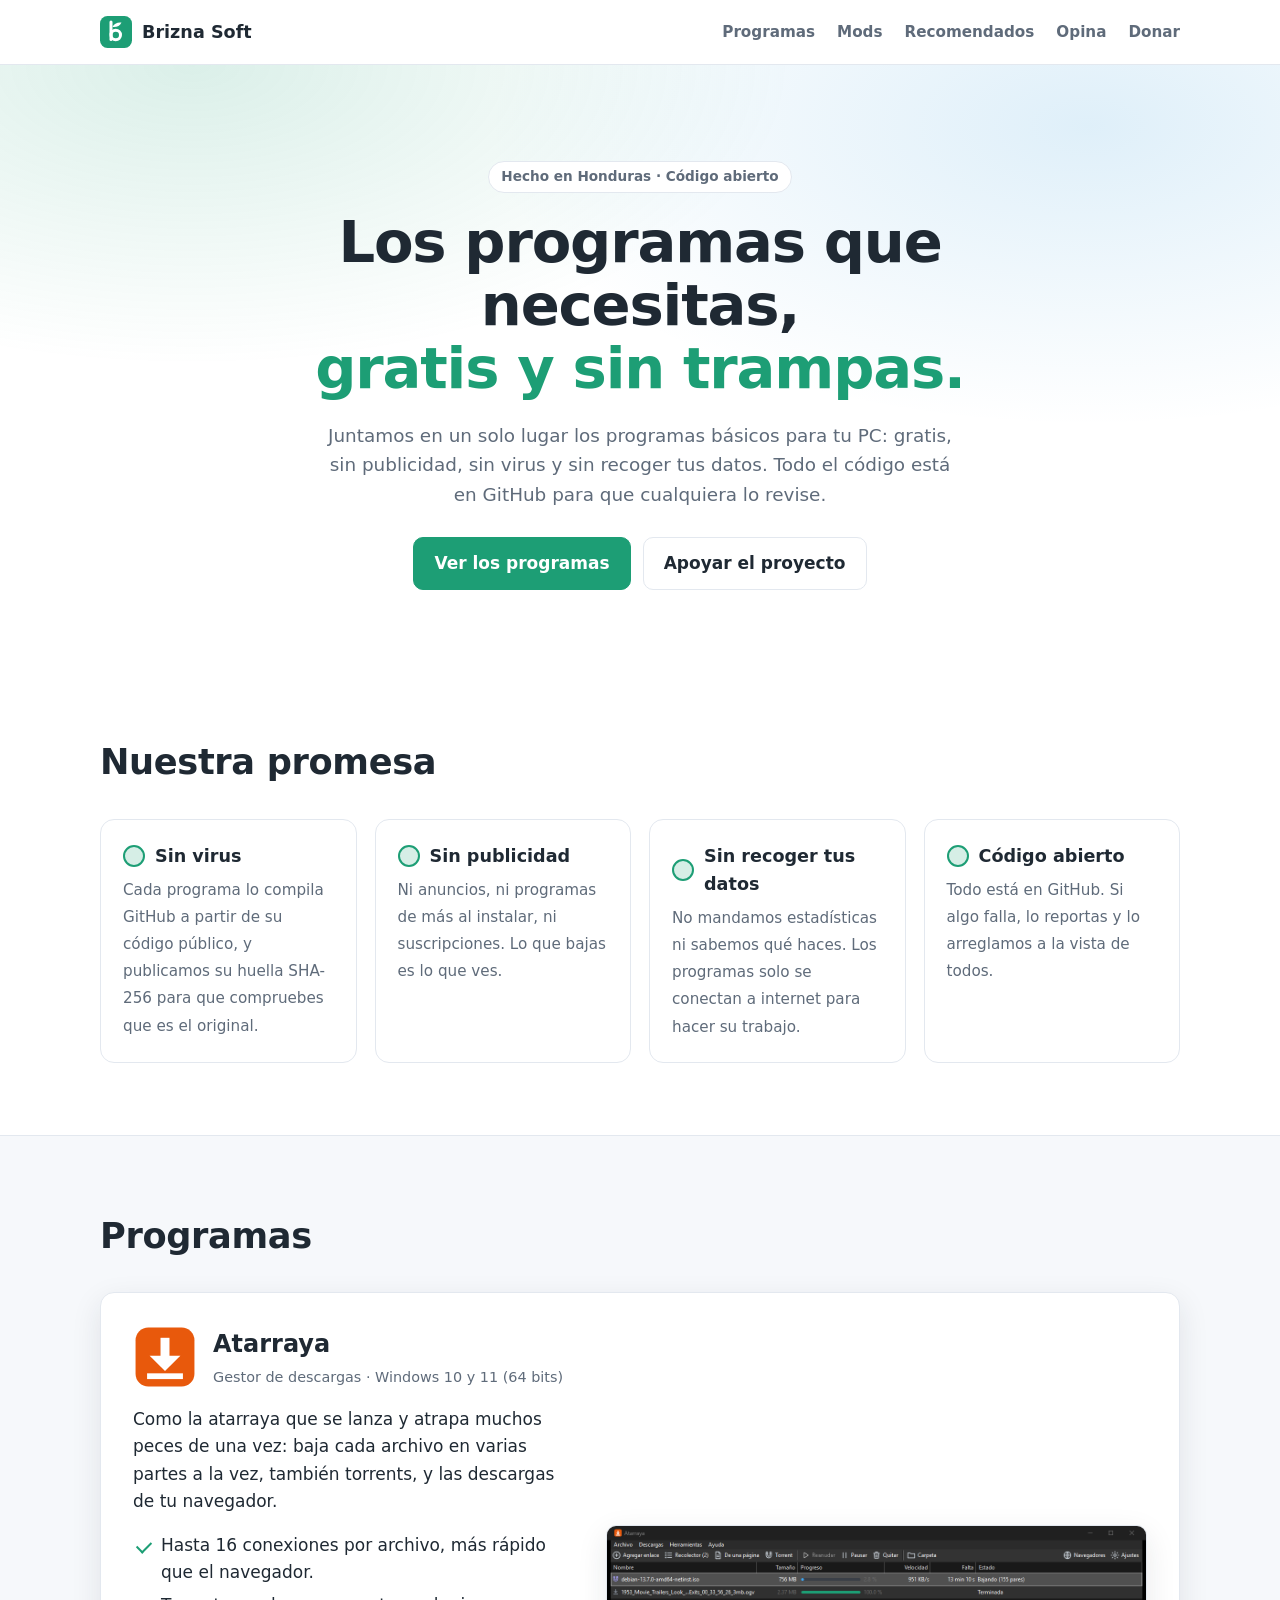
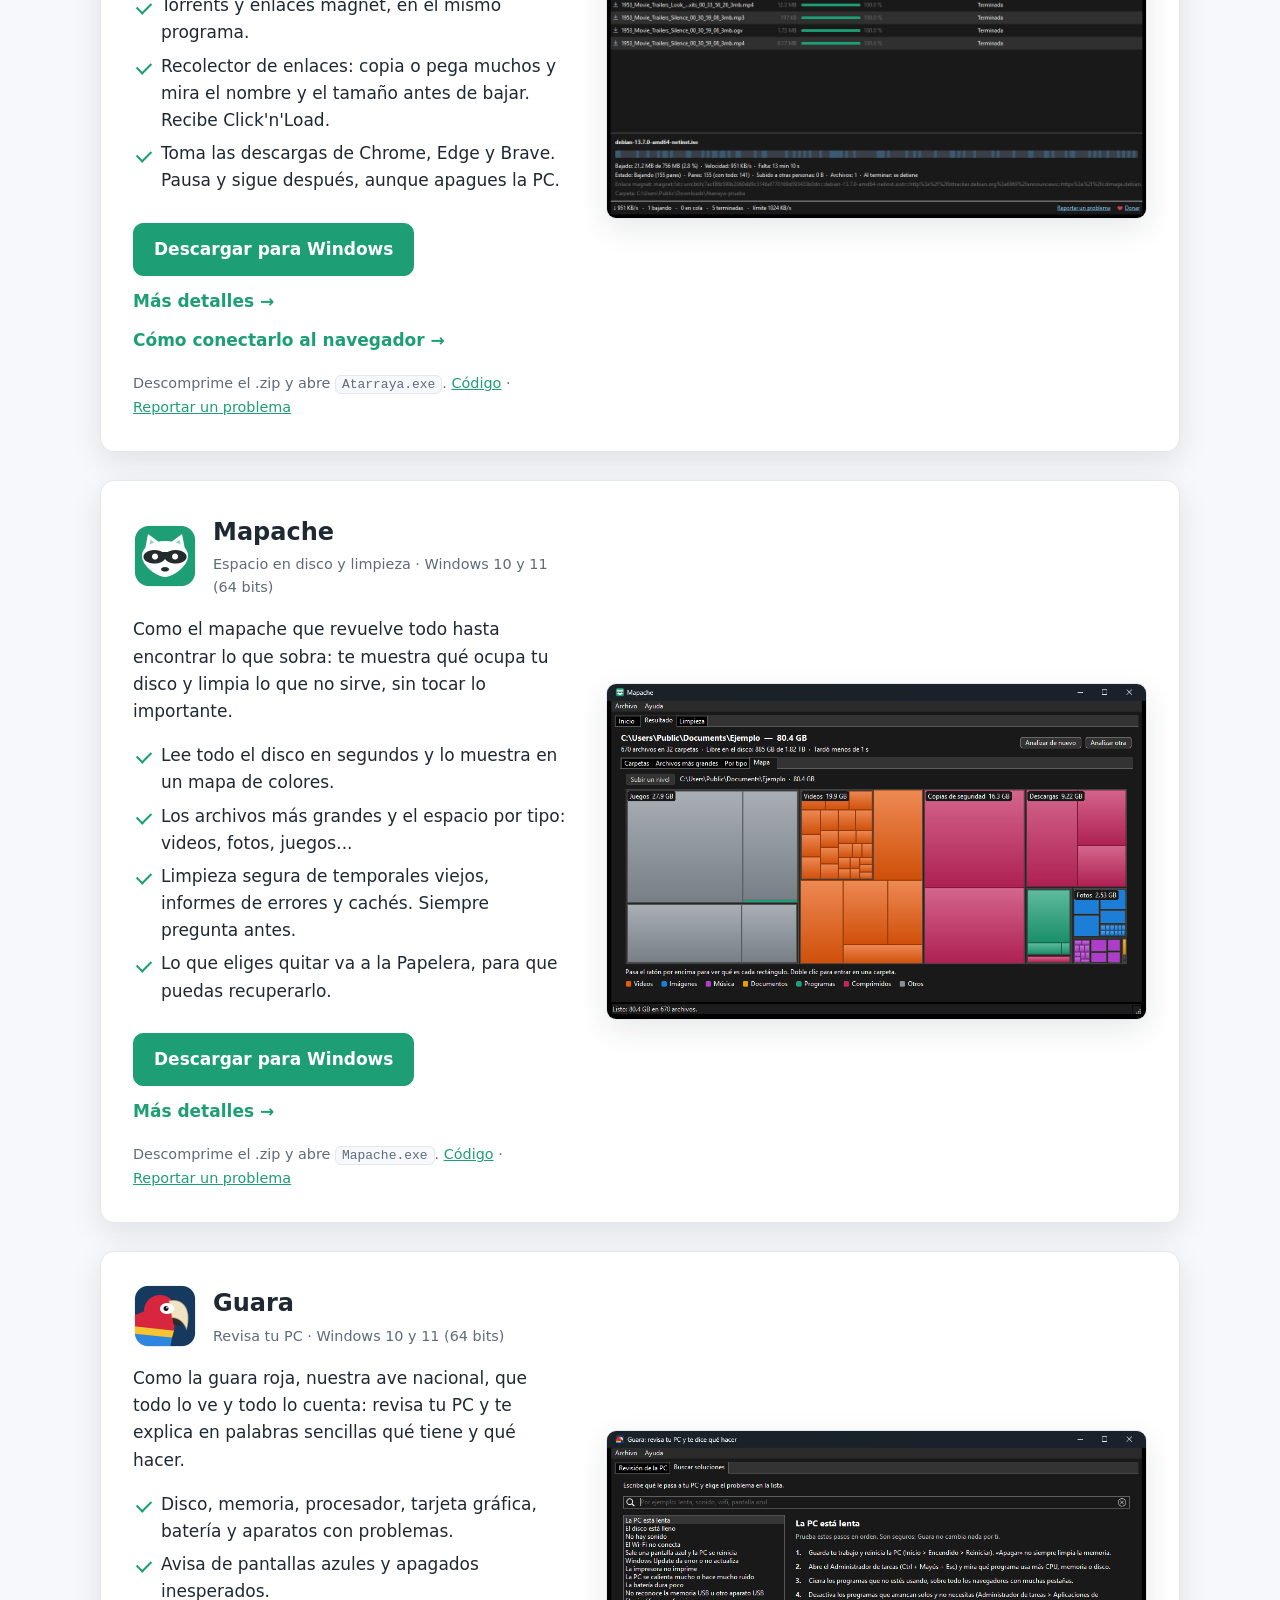
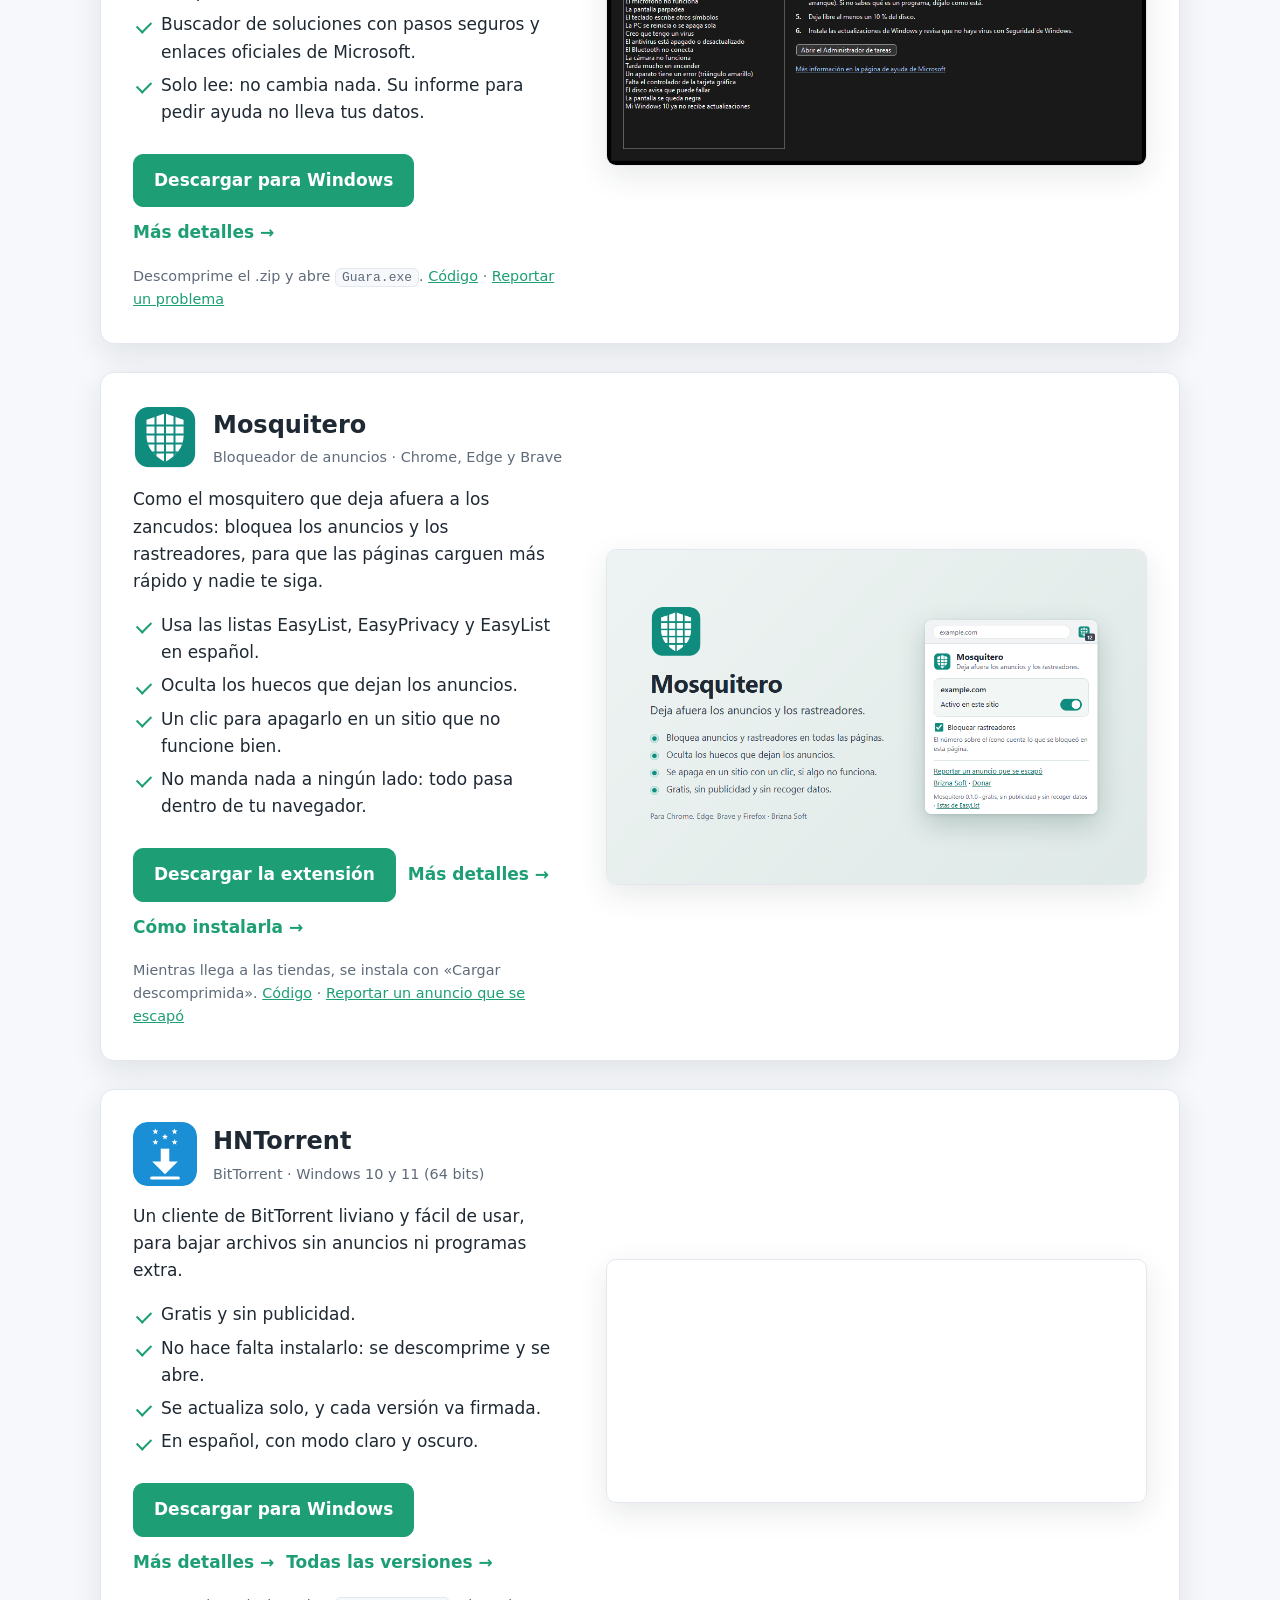
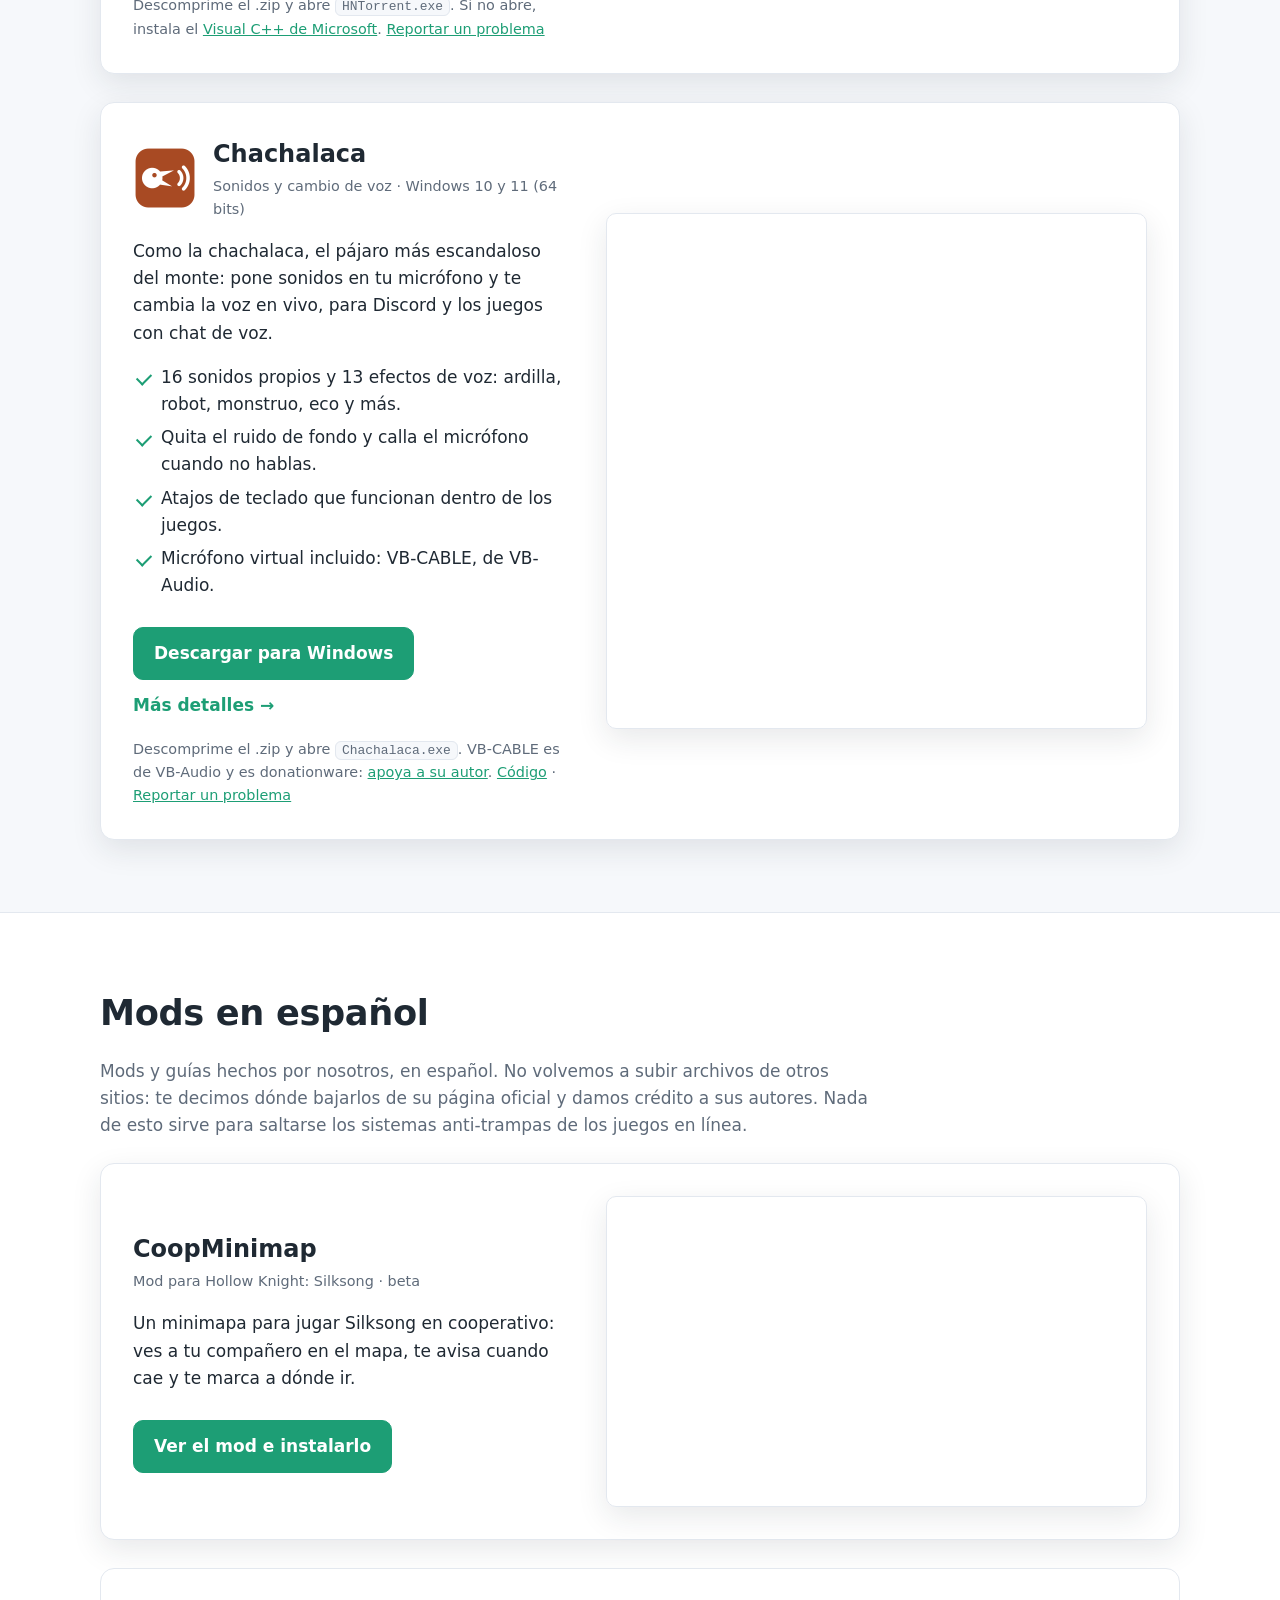
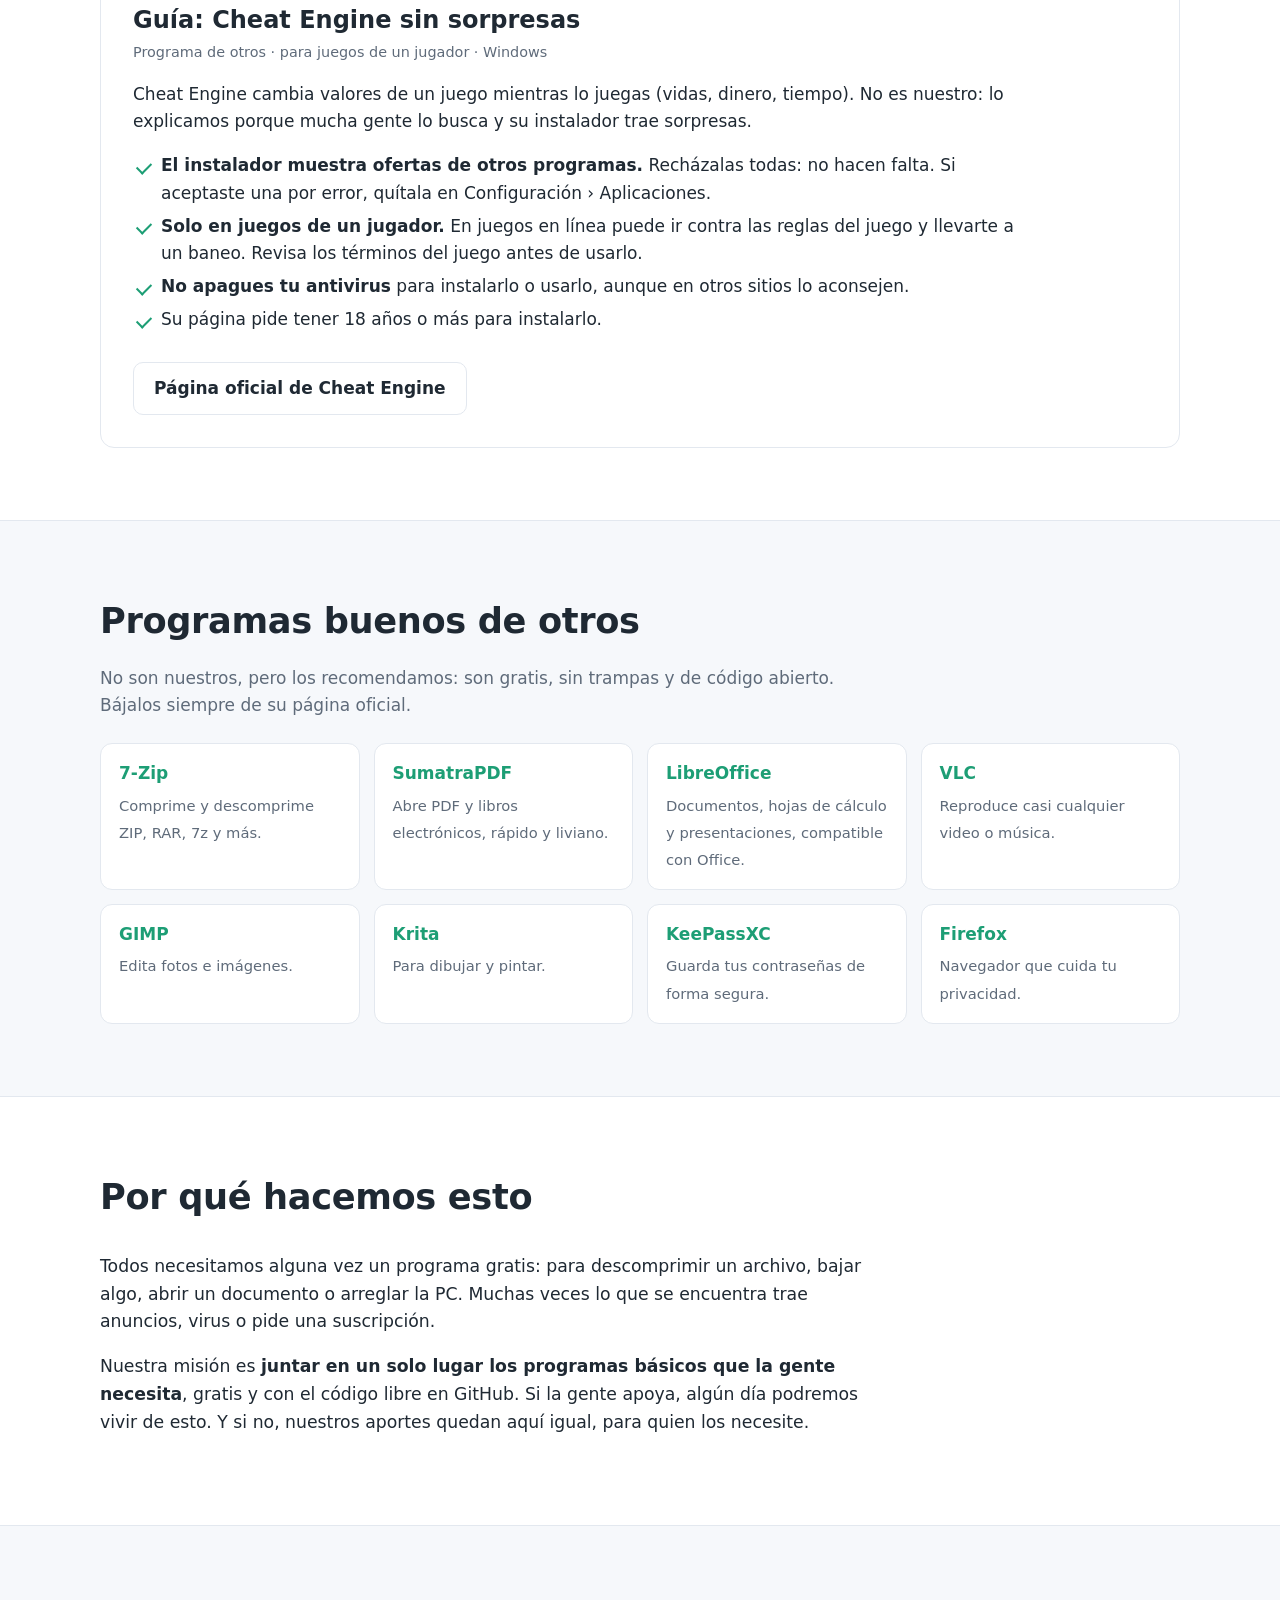
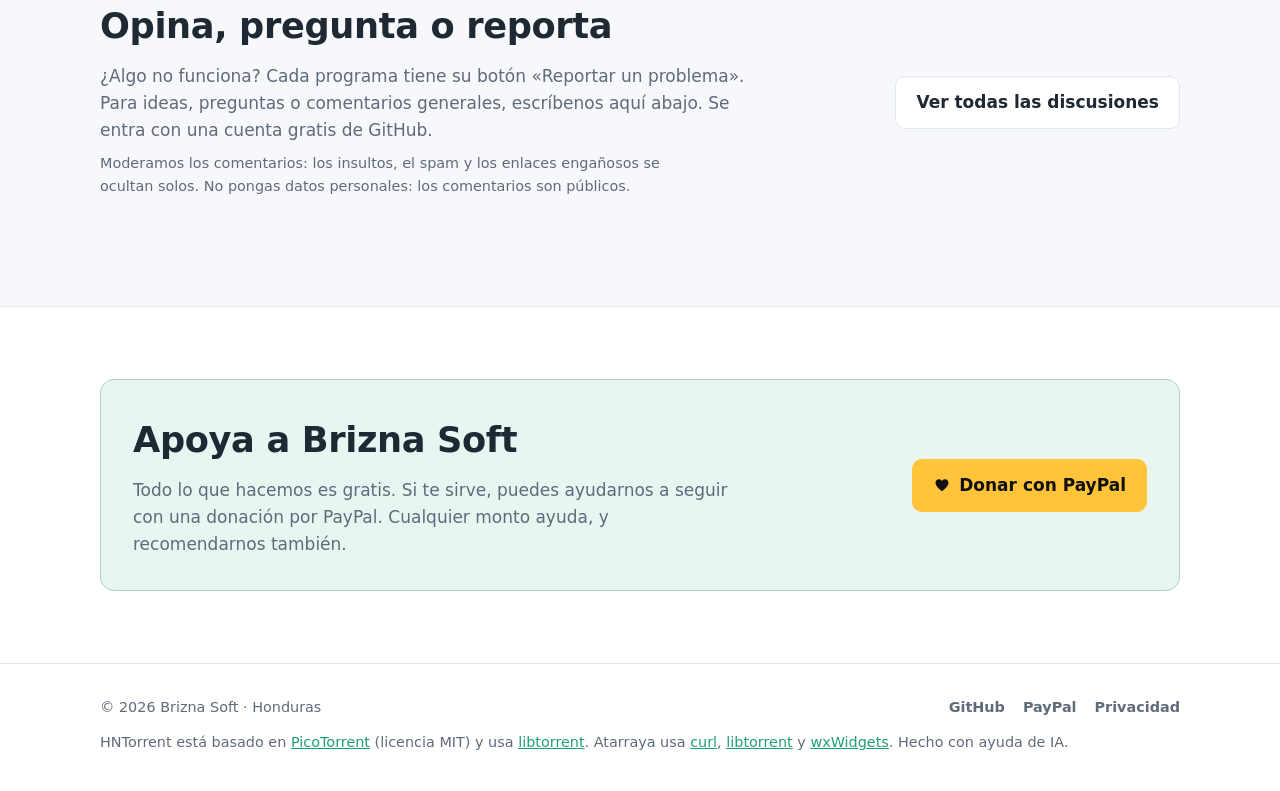
==== index.html @ 54994698 "Atarraya 0.2.0 en la página: torrents, recolector de enlaces y privacidad - Tarjeta y página de Atar" ====
<!doctype html>
<html lang="es">
<head>
  <meta charset="utf-8">
  <meta name="viewport" content="width=device-width, initial-scale=1">
  <meta http-equiv="Content-Security-Policy" content="default-src 'self'; script-src 'self' https://giscus.app; style-src 'self' https://giscus.app; img-src 'self' data:; connect-src https://api.github.com; frame-src https://giscus.app; object-src 'none'; base-uri 'self'; form-action 'none'">
  <meta name="referrer" content="strict-origin-when-cross-origin">
  <title>Brizna Soft · Programas gratis, sin publicidad</title>
  <meta name="description" content="Brizna Soft junta en un solo lugar los programas básicos que todos necesitamos: gratis, sin publicidad, sin virus y con el código abierto. Baja Atarraya (descargas), HNTorrent y más.">
  <meta name="theme-color" content="#1D9E75">
  <meta name="google-site-verification" content="F1LSJDnxDaUhYn0PZC61CMEgnX2omVhqEtqwXzgELYA" />
  <link rel="canonical" href="https://brizna-soft.github.io/">
  <link rel="icon" href="img/brizna-soft.svg" type="image/svg+xml">
  <link rel="stylesheet" href="estilos.css">

  <!-- Vista previa al compartir el enlace (WhatsApp, Telegram, Facebook...) -->
  <meta property="og:type" content="website">
  <meta property="og:site_name" content="Brizna Soft">
  <meta property="og:title" content="Brizna Soft · Programas gratis, sin publicidad">
  <meta property="og:description" content="Programas básicos para tu PC, gratis y con el código abierto. Sin virus, sin publicidad y sin recoger tus datos.">
  <meta property="og:url" content="https://brizna-soft.github.io/">
  <meta property="og:image" content="https://brizna-soft.github.io/img/compartir.png">
  <meta property="og:image:width" content="1200">
  <meta property="og:image:height" content="630">
  <meta property="og:locale" content="es_LA">
  <meta name="twitter:card" content="summary_large_image">

  <!-- Datos para los buscadores: quién hace la página -->
  <script type="application/ld+json">{"@context":"https://schema.org","@type":"Organization","name":"Brizna Soft","url":"https://brizna-soft.github.io/","logo":"https://brizna-soft.github.io/img/brizna-soft-512.png","description":"Estudio de Honduras que hace programas básicos para la PC: gratis, sin publicidad, sin virus, sin recoger datos y con el código abierto.","sameAs":["https://github.com/Brizna-Soft"]}</script>
</head>
<body>
  <a class="saltar" href="#contenido">Ir al contenido</a>

  <header class="cabecera">
    <div class="contenedor cabecera-fila">
      <a class="marca" href="./">
        <img src="img/brizna-soft.svg" alt="" width="32" height="32">
        <span>Brizna Soft</span>
      </a>
      <nav class="menu" aria-label="Secciones">
        <a href="#programas">Programas</a>
        <a href="#mods">Mods</a>
        <a href="#recomendados">Recomendados</a>
        <a href="#comentarios">Opina</a>
        <a href="#donar">Donar</a>
      </nav>
    </div>
  </header>

  <main id="contenido">
    <section class="portada">
      <div class="contenedor">
        <p class="etiqueta">Hecho en Honduras · Código abierto</p>
        <h1>Los programas que necesitas, <span>gratis y sin trampas.</span></h1>
        <p class="entrada">Juntamos en un solo lugar los programas básicos para tu PC: gratis, sin publicidad, sin virus y sin recoger tus datos. Todo el código está en GitHub para que cualquiera lo revise.</p>
        <div class="botones">
          <a class="boton principal" href="#programas">Ver los programas</a>
          <a class="boton" href="#donar">Apoyar el proyecto</a>
        </div>
      </div>
    </section>

    <section class="seccion promesa-seccion" aria-labelledby="promesa">
      <div class="contenedor">
        <h2 id="promesa">Nuestra promesa</h2>
        <ul class="promesa">
          <li>
            <strong>Sin virus</strong>
            <span>Cada programa lo compila GitHub a partir de su código público, y publicamos su huella SHA-256 para que compruebes que es el original.</span>
          </li>
          <li>
            <strong>Sin publicidad</strong>
            <span>Ni anuncios, ni programas de más al instalar, ni suscripciones. Lo que bajas es lo que ves.</span>
          </li>
          <li>
            <strong>Sin recoger tus datos</strong>
            <span>No mandamos estadísticas ni sabemos qué haces. Los programas solo se conectan a internet para hacer su trabajo.</span>
          </li>
          <li>
            <strong>Código abierto</strong>
            <span>Todo está en GitHub. Si algo falla, lo reportas y lo arreglamos a la vista de todos.</span>
          </li>
        </ul>
      </div>
    </section>

    <section id="programas" class="seccion alterna">
      <div class="contenedor">
        <h2>Programas</h2>

        <article id="atarraya" class="programa" data-repo="Brizna-Soft/atarraya" data-zip="^Atarraya-\d+\.\d+\.\d+-x64\.zip$">
          <div class="programa-info">
            <div class="programa-titulo">
              <img src="img/atarraya.svg" alt="" width="64" height="64">
              <div>
                <h3>Atarraya</h3>
                <p class="version" data-version data-tipo="Gestor de descargas">Gestor de descargas · Windows 10 y 11 (64 bits)</p>
              </div>
            </div>
            <p>Como la atarraya que se lanza y atrapa muchos peces de una vez: baja cada archivo en varias partes a la vez, también torrents, y las descargas de tu navegador.</p>
            <ul class="lista">
              <li>Hasta 16 conexiones por archivo, más rápido que el navegador.</li>
              <li>Torrents y enlaces magnet, en el mismo programa.</li>
              <li>Recolector de enlaces: copia o pega muchos y mira el nombre y el tamaño antes de bajar. Recibe Click'n'Load.</li>
              <li>Toma las descargas de Chrome, Edge y Brave. Pausa y sigue después, aunque apagues la PC.</li>
            </ul>
            <div class="botones">
              <a class="boton principal" data-descargar href="https://github.com/Brizna-Soft/atarraya/releases/latest">Descargar para Windows</a>
              <a class="enlace" href="programas/atarraya/">Más detalles →</a>
              <a class="enlace" href="https://github.com/Brizna-Soft/atarraya#conectar-con-el-navegador">Cómo conectarlo al navegador →</a>
            </div>
            <p class="nota">Descomprime el .zip y abre <code>Atarraya.exe</code>. <a href="https://github.com/Brizna-Soft/atarraya">Código</a> · <a href="https://github.com/Brizna-Soft/atarraya/issues/new/choose">Reportar un problema</a></p>
          </div>
          <figure class="programa-captura">
            <img src="img/atarraya-captura.png" width="1180" height="640" loading="lazy"
                 alt="Ventana de Atarraya bajando la imagen de Debian por torrent, con cinco videos de Internet Archive ya terminados">
          </figure>
        </article>

        <!--MAPACHE-->
        <article id="mapache" class="programa" data-repo="Brizna-Soft/mapache" data-zip="^Mapache-\d+\.\d+\.\d+-x64\.zip$">
          <div class="programa-info">
            <div class="programa-titulo">
              <img src="img/mapache.png" alt="" width="64" height="64">
              <div>
                <h3>Mapache</h3>
                <p class="version" data-version data-tipo="Espacio en disco y limpieza">Espacio en disco y limpieza · Windows 10 y 11 (64 bits)</p>
              </div>
            </div>
            <p>Como el mapache que revuelve todo hasta encontrar lo que sobra: te muestra qué ocupa tu disco y limpia lo que no sirve, sin tocar lo importante.</p>
            <ul class="lista">
              <li>Lee todo el disco en segundos y lo muestra en un mapa de colores.</li>
              <li>Los archivos más grandes y el espacio por tipo: videos, fotos, juegos...</li>
              <li>Limpieza segura de temporales viejos, informes de errores y cachés. Siempre pregunta antes.</li>
              <li>Lo que eliges quitar va a la Papelera, para que puedas recuperarlo.</li>
            </ul>
            <div class="botones">
              <a class="boton principal" data-descargar href="https://github.com/Brizna-Soft/mapache/releases/latest">Descargar para Windows</a>
              <a class="enlace" href="programas/mapache/">Más detalles →</a>
            </div>
            <p class="nota">Descomprime el .zip y abre <code>Mapache.exe</code>. <a href="https://github.com/Brizna-Soft/mapache">Código</a> · <a href="https://github.com/Brizna-Soft/mapache/issues/new/choose">Reportar un problema</a></p>
          </div>
          <figure class="programa-captura">
            <img src="img/mapache-captura.png" width="1000" height="620" loading="lazy"
                 alt="Mapa de colores de Mapache: cada rectángulo es una carpeta, más grande cuanto más ocupa">
          </figure>
        </article>
        <!--/MAPACHE-->

        <!--GUARA-->
        <article id="guara" class="programa" data-repo="Brizna-Soft/guara" data-zip="^Guara-\d+\.\d+\.\d+-x64\.zip$">
          <div class="programa-info">
            <div class="programa-titulo">
              <img src="img/guara.png" alt="" width="64" height="64">
              <div>
                <h3>Guara</h3>
                <p class="version" data-version data-tipo="Revisa tu PC">Revisa tu PC · Windows 10 y 11 (64 bits)</p>
              </div>
            </div>
            <p>Como la guara roja, nuestra ave nacional, que todo lo ve y todo lo cuenta: revisa tu PC y te explica en palabras sencillas qué tiene y qué hacer.</p>
            <ul class="lista">
              <li>Disco, memoria, procesador, tarjeta gráfica, batería y aparatos con problemas.</li>
              <li>Avisa de pantallas azules y apagados inesperados.</li>
              <li>Buscador de soluciones con pasos seguros y enlaces oficiales de Microsoft.</li>
              <li>Solo lee: no cambia nada. Su informe para pedir ayuda no lleva tus datos.</li>
            </ul>
            <div class="botones">
              <a class="boton principal" data-descargar href="https://github.com/Brizna-Soft/guara/releases/latest">Descargar para Windows</a>
              <a class="enlace" href="programas/guara/">Más detalles →</a>
            </div>
            <p class="nota">Descomprime el .zip y abre <code>Guara.exe</code>. <a href="https://github.com/Brizna-Soft/guara">Código</a> · <a href="https://github.com/Brizna-Soft/guara/issues/new/choose">Reportar un problema</a></p>
          </div>
          <figure class="programa-captura">
            <img src="img/guara-captura.png" width="1000" height="620" loading="lazy"
                 alt="Buscador de soluciones de Guara con los pasos para cuando la PC está lenta">
          </figure>
        </article>
        <!--/GUARA-->

        <!--MOSQUITERO-->
        <article id="mosquitero" class="programa" data-repo="Brizna-Soft/mosquitero" data-zip="^Mosquitero-\d+\.\d+\.\d+-chrome\.zip$">
          <div class="programa-info">
            <div class="programa-titulo">
              <img src="img/mosquitero.png" alt="" width="64" height="64">
              <div>
                <h3>Mosquitero</h3>
                <p class="version" data-version data-tipo="Bloqueador de anuncios">Bloqueador de anuncios · Chrome, Edge y Brave</p>
              </div>
            </div>
            <p>Como el mosquitero que deja afuera a los zancudos: bloquea los anuncios y los rastreadores, para que las páginas carguen más rápido y nadie te siga.</p>
            <ul class="lista">
              <li>Usa las listas EasyList, EasyPrivacy y EasyList en español.</li>
              <li>Oculta los huecos que dejan los anuncios.</li>
              <li>Un clic para apagarlo en un sitio que no funcione bien.</li>
              <li>No manda nada a ningún lado: todo pasa dentro de tu navegador.</li>
            </ul>
            <div class="botones">
              <a class="boton principal" data-descargar href="https://github.com/Brizna-Soft/mosquitero/releases/latest">Descargar la extensión</a>
              <a class="enlace" href="programas/mosquitero/">Más detalles →</a>
              <a class="enlace" href="https://github.com/Brizna-Soft/mosquitero#readme">Cómo instalarla →</a>
            </div>
            <p class="nota">Mientras llega a las tiendas, se instala con «Cargar descomprimida». <a href="https://github.com/Brizna-Soft/mosquitero">Código</a> · <a href="https://github.com/Brizna-Soft/mosquitero/issues/new/choose">Reportar un anuncio que se escapó</a></p>
          </div>
          <figure class="programa-captura">
            <img src="img/mosquitero-captura.png" width="1000" height="620" loading="lazy"
                 alt="Ventanita de Mosquitero con el contador de anuncios y rastreadores bloqueados">
          </figure>
        </article>
        <!--/MOSQUITERO-->

        <article id="hntorrent" class="programa" data-repo="Brizna-Soft/hntorrent-descargas" data-zip="^HNTorrent-\d+\.\d+\.\d+-x64\.zip$">
          <div class="programa-info">
            <div class="programa-titulo">
              <img src="img/hntorrent.svg" alt="" width="64" height="64">
              <div>
                <h3>HNTorrent</h3>
                <p class="version" data-version data-tipo="BitTorrent">BitTorrent · Windows 10 y 11 (64 bits)</p>
              </div>
            </div>
            <p>Un cliente de BitTorrent liviano y fácil de usar, para bajar archivos sin anuncios ni programas extra.</p>
            <ul class="lista">
              <li>Gratis y sin publicidad.</li>
              <li>No hace falta instalarlo: se descomprime y se abre.</li>
              <li>Se actualiza solo, y cada versión va firmada.</li>
              <li>En español, con modo claro y oscuro.</li>
            </ul>
            <div class="botones">
              <a class="boton principal" data-descargar href="https://github.com/Brizna-Soft/hntorrent-descargas/releases/latest">Descargar para Windows</a>
              <a class="enlace" href="programas/hntorrent/">Más detalles →</a>
              <a class="enlace" href="https://github.com/Brizna-Soft/hntorrent-descargas/releases">Todas las versiones →</a>
            </div>
            <p class="nota">Descomprime el .zip y abre <code>HNTorrent.exe</code>. Si no abre, instala el <a href="https://aka.ms/vs/17/release/vc_redist.x64.exe">Visual C++ de Microsoft</a>. <a href="https://github.com/Brizna-Soft/hntorrent-descargas/issues/new/choose">Reportar un problema</a></p>
          </div>
          <figure class="programa-captura">
            <img src="img/hntorrent-captura.png" width="984" height="442" loading="lazy"
                 alt="Ventana de HNTorrent con tres descargas: una completa, una a la mitad y una en pausa">
          </figure>
        </article>

        <!--CHACHALACA-->
        <article id="chachalaca" class="programa" data-repo="Brizna-Soft/chachalaca" data-zip="^Chachalaca-\d+\.\d+\.\d+-x64\.zip$">
          <div class="programa-info">
            <div class="programa-titulo">
              <img src="img/chachalaca.png" alt="" width="64" height="64">
              <div>
                <h3>Chachalaca</h3>
                <p class="version" data-version data-tipo="Sonidos y cambio de voz">Sonidos y cambio de voz · Windows 10 y 11 (64 bits)</p>
              </div>
            </div>
            <p>Como la chachalaca, el pájaro más escandaloso del monte: pone sonidos en tu micrófono y te cambia la voz en vivo, para Discord y los juegos con chat de voz.</p>
            <ul class="lista">
              <li>16 sonidos propios y 13 efectos de voz: ardilla, robot, monstruo, eco y más.</li>
              <li>Quita el ruido de fondo y calla el micrófono cuando no hablas.</li>
              <li>Atajos de teclado que funcionan dentro de los juegos.</li>
              <li>Micrófono virtual incluido: VB-CABLE, de VB-Audio.</li>
            </ul>
            <div class="botones">
              <a class="boton principal" data-descargar href="https://github.com/Brizna-Soft/chachalaca/releases/latest">Descargar para Windows</a>
              <a class="enlace" href="programas/chachalaca/">Más detalles →</a>
            </div>
            <p class="nota">Descomprime el .zip y abre <code>Chachalaca.exe</code>. VB-CABLE es de VB-Audio y es donationware: <a href="https://vb-audio.com/Cable/">apoya a su autor</a>. <a href="https://github.com/Brizna-Soft/chachalaca">Código</a> · <a href="https://github.com/Brizna-Soft/chachalaca/issues/new/choose">Reportar un problema</a></p>
          </div>
          <figure class="programa-captura">
            <img src="img/chachalaca-captura.png" width="840" height="800" loading="lazy"
                 alt="Ventana de Chachalaca con los micrófonos elegidos, los botones de voces y el tablero de sonidos">
          </figure>
        </article>
        <!--/CHACHALACA-->
      </div>
    </section>

    <section id="mods" class="seccion">
      <div class="contenedor">
        <h2>Mods en español</h2>
        <p class="intro">Mods y guías hechos por nosotros, en español. No volvemos a subir archivos de otros sitios: te decimos dónde bajarlos de su página oficial y damos crédito a sus autores. Nada de esto sirve para saltarse los sistemas anti-trampas de los juegos en línea.</p>
        <article class="programa">
          <div class="programa-info">
            <div class="programa-titulo">
              <div>
                <h3>CoopMinimap</h3>
                <p class="version">Mod para Hollow Knight: Silksong · beta</p>
              </div>
            </div>
            <p>Un minimapa para jugar Silksong en cooperativo: ves a tu compañero en el mapa, te avisa cuando cae y te marca a dónde ir.</p>
            <div class="botones">
              <a class="boton principal" href="mods/coopminimap/">Ver el mod e instalarlo</a>
            </div>
          </div>
          <figure class="programa-captura">
            <img src="img/mods/coopminimap-partida.jpg" width="1600" height="915" loading="lazy"
                 alt="Partida de Silksong en cooperativo con el minimapa de CoopMinimap en una esquina">
          </figure>
        </article>

        <article class="guia">
          <h3>Guía: Cheat Engine sin sorpresas</h3>
          <p class="version">Programa de otros · para juegos de un jugador · Windows</p>
          <p>Cheat Engine cambia valores de un juego mientras lo juegas (vidas, dinero, tiempo). No es nuestro: lo explicamos porque mucha gente lo busca y su instalador trae sorpresas.</p>
          <ul class="lista">
            <li><strong>El instalador muestra ofertas de otros programas.</strong> Recházalas todas: no hacen falta. Si aceptaste una por error, quítala en Configuración › Aplicaciones.</li>
            <li><strong>Solo en juegos de un jugador.</strong> En juegos en línea puede ir contra las reglas del juego y llevarte a un baneo. Revisa los términos del juego antes de usarlo.</li>
            <li><strong>No apagues tu antivirus</strong> para instalarlo o usarlo, aunque en otros sitios lo aconsejen.</li>
            <li>Su página pide tener 18 años o más para instalarlo.</li>
          </ul>
          <div class="botones">
            <a class="boton" href="https://www.cheatengine.org/">Página oficial de Cheat Engine</a>
          </div>
        </article>
      </div>
    </section>

    <section id="recomendados" class="seccion alterna">
      <div class="contenedor">
        <h2>Programas buenos de otros</h2>
        <p class="intro">No son nuestros, pero los recomendamos: son gratis, sin trampas y de código abierto. Bájalos siempre de su página oficial.</p>
        <ul class="recomendados">
          <li><a href="https://www.7-zip.org/">7-Zip</a><span>Comprime y descomprime ZIP, RAR, 7z y más.</span></li>
          <li><a href="https://www.sumatrapdfreader.org/">SumatraPDF</a><span>Abre PDF y libros electrónicos, rápido y liviano.</span></li>
          <li><a href="https://www.libreoffice.org/">LibreOffice</a><span>Documentos, hojas de cálculo y presentaciones, compatible con Office.</span></li>
          <li><a href="https://www.videolan.org/vlc/">VLC</a><span>Reproduce casi cualquier video o música.</span></li>
          <li><a href="https://www.gimp.org/">GIMP</a><span>Edita fotos e imágenes.</span></li>
          <li><a href="https://krita.org/es/">Krita</a><span>Para dibujar y pintar.</span></li>
          <li><a href="https://keepassxc.org/">KeePassXC</a><span>Guarda tus contraseñas de forma segura.</span></li>
          <li><a href="https://www.firefox.com/es-ES/">Firefox</a><span>Navegador que cuida tu privacidad.</span></li>
        </ul>
      </div>
    </section>

    <section id="mision" class="seccion">
      <div class="contenedor mision">
        <h2>Por qué hacemos esto</h2>
        <p>Todos necesitamos alguna vez un programa gratis: para descomprimir un archivo, bajar algo, abrir un documento o arreglar la PC. Muchas veces lo que se encuentra trae anuncios, virus o pide una suscripción.</p>
        <p>Nuestra misión es <strong>juntar en un solo lugar los programas básicos que la gente necesita</strong>, gratis y con el código libre en GitHub. Si la gente apoya, algún día podremos vivir de esto. Y si no, nuestros aportes quedan aquí igual, para quien los necesite.</p>
      </div>
    </section>

    <section id="comentarios" class="seccion alterna">
      <div class="contenedor opina">
        <div>
          <h2>Opina, pregunta o reporta</h2>
          <p>¿Algo no funciona? Cada programa tiene su botón «Reportar un problema». Para ideas, preguntas o comentarios generales, escríbenos aquí abajo. Se entra con una cuenta gratis de GitHub.</p>
          <p class="nota">Moderamos los comentarios: los insultos, el spam y los enlaces engañosos se ocultan solos. No pongas datos personales: los comentarios son públicos.</p>
        </div>
        <a class="boton" href="https://github.com/Brizna-Soft/brizna-soft.github.io/discussions">Ver todas las discusiones</a>
      </div>
      <div class="contenedor comentarios-giscus">
        <div class="giscus"></div>
        <script src="https://giscus.app/client.js"
                data-repo="Brizna-Soft/brizna-soft.github.io"
                data-repo-id="R_kgDOVaDxjQ"
                data-category="Announcements"
                data-category-id="DIC_kwDOVaDxjc4DJzM8"
                data-mapping="specific"
                data-term="Comentarios de la página"
                data-strict="1"
                data-reactions-enabled="1"
                data-emit-metadata="0"
                data-input-position="top"
                data-theme="preferred_color_scheme"
                data-lang="es"
                data-loading="lazy"
                crossorigin="anonymous"
                async></script>
      </div>
    </section>

    <section id="donar" class="seccion">
      <div class="contenedor donar">
        <div>
          <h2>Apoya a Brizna Soft</h2>
          <p>Todo lo que hacemos es gratis. Si te sirve, puedes ayudarnos a seguir con una donación por PayPal. Cualquier monto ayuda, y recomendarnos también.</p>
        </div>
        <a class="boton paypal" href="https://paypal.me/BriznaSoft">
          <svg aria-hidden="true" width="18" height="18" viewBox="0 0 24 24"><path d="M12 20.3C6.4 16.2 3.3 12.9 3.3 9.1 3.3 6.4 5.4 4.3 8 4.3c1.7 0 3.1.9 4 2.3.9-1.4 2.3-2.3 4-2.3 2.6 0 4.7 2.1 4.7 4.8 0 3.8-3.1 7.1-8.7 11.2z" fill="currentColor"/></svg>
          Donar con PayPal
        </a>
      </div>
    </section>
  </main>

  <footer class="pie">
    <div class="contenedor pie-fila">
      <p>© 2026 Brizna Soft · Honduras</p>
      <nav class="redes" aria-label="Enlaces">
        <a href="https://github.com/Brizna-Soft">GitHub</a>
        <a href="https://paypal.me/BriznaSoft">PayPal</a>
        <a href="privacidad.html">Privacidad</a>
      </nav>
    </div>
    <div class="contenedor">
      <p class="creditos">HNTorrent está basado en <a href="https://github.com/picotorrent/picotorrent">PicoTorrent</a> (licencia MIT) y usa <a href="https://libtorrent.org">libtorrent</a>. Atarraya usa <a href="https://curl.se">curl</a>, <a href="https://libtorrent.org">libtorrent</a> y <a href="https://www.wxwidgets.org">wxWidgets</a>. Hecho con ayuda de IA.</p>
    </div>
  </footer>

  <script src="app.js" defer></script>
</body>
</html>
---- estilos.css ----
/* Brizna Soft: verde del estudio, azul de HNTorrent, letra del sistema (carga rápido, sin fuentes externas) */
:root {
  --verde: #1D9E75;
  --verde-oscuro: #157A5A;
  --azul: #1A8FD6;
  --texto: #1F2933;
  --suave: #5F6B7A;
  --borde: #E3E8EF;
  --fondo: #FFFFFF;
  --fondo-alt: #F6F8FB;
  --sombra: 0 10px 30px rgba(31, 41, 51, 0.10);
  --radio: 14px;
  color-scheme: light dark;
}

@media (prefers-color-scheme: dark) {
  :root {
    --verde: #2DB88A;
    --verde-oscuro: #22A07A;
    --texto: #E8EAED;
    --suave: #A0A7B0;
    --borde: #2E3238;
    --fondo: #121417;
    --fondo-alt: #1A1D21;
    --sombra: 0 10px 30px rgba(0, 0, 0, 0.35);
  }
}

* { box-sizing: border-box; }

html { scroll-behavior: smooth; }

body {
  margin: 0;
  background: var(--fondo);
  color: var(--texto);
  font-family: "Segoe UI", system-ui, -apple-system, Roboto, "Helvetica Neue", Arial, sans-serif;
  font-size: 17px;
  line-height: 1.6;
  -webkit-font-smoothing: antialiased;
}

a { color: var(--verde); }
a:hover { color: var(--verde-oscuro); }

:focus-visible { outline: 3px solid var(--azul); outline-offset: 3px; border-radius: 6px; }

code {
  font-family: Consolas, "Cascadia Mono", Menlo, monospace;
  font-size: 0.9em;
  background: var(--fondo-alt);
  border: 1px solid var(--borde);
  border-radius: 6px;
  padding: 1px 6px;
}

.contenedor { width: min(1080px, 100% - 32px); margin-inline: auto; }

.saltar {
  position: absolute;
  left: -999px;
  top: 8px;
  background: var(--fondo);
  padding: 8px 12px;
  border-radius: 8px;
  z-index: 10;
}
.saltar:focus { left: 8px; }

/* Cabecera */
.cabecera {
  position: sticky;
  top: 0;
  z-index: 5;
  background: color-mix(in srgb, var(--fondo) 88%, transparent);
  backdrop-filter: blur(10px);
  border-bottom: 1px solid var(--borde);
}
.cabecera-fila { display: flex; align-items: center; justify-content: space-between; gap: 16px; height: 64px; }
.marca { display: flex; align-items: center; gap: 10px; color: var(--texto); text-decoration: none; font-weight: 700; font-size: 1.1rem; }
.marca:hover { color: var(--texto); }
.menu { display: flex; gap: 22px; }
.menu a { color: var(--suave); text-decoration: none; font-weight: 600; font-size: 0.95rem; }
.menu a:hover { color: var(--texto); }

/* Portada */
.portada {
  padding: 96px 0 88px;
  background:
    radial-gradient(600px 300px at 15% 0%, color-mix(in srgb, var(--verde) 16%, transparent), transparent),
    radial-gradient(600px 300px at 85% 10%, color-mix(in srgb, var(--azul) 14%, transparent), transparent);
  text-align: center;
}
.etiqueta {
  display: inline-block;
  margin: 0 0 18px;
  padding: 4px 12px;
  border: 1px solid var(--borde);
  border-radius: 999px;
  color: var(--suave);
  font-size: 0.85rem;
  font-weight: 600;
  background: var(--fondo);
}
h1 {
  margin: 0 auto;
  max-width: 14em;
  font-size: clamp(2.1rem, 5.5vw, 3.6rem);
  line-height: 1.1;
  letter-spacing: -0.02em;
}
h1 span { color: var(--verde); white-space: nowrap; }
.entrada { margin: 20px auto 0; max-width: 34em; color: var(--suave); font-size: 1.15rem; }

/* Botones */
.botones { display: flex; flex-wrap: wrap; gap: 12px; margin-top: 28px; }
.portada .botones { justify-content: center; }
.boton {
  display: inline-flex;
  align-items: center;
  gap: 8px;
  padding: 12px 20px;
  border: 1px solid var(--borde);
  border-radius: 10px;
  background: var(--fondo);
  color: var(--texto);
  font-weight: 600;
  text-decoration: none;
  transition: transform 0.12s ease, box-shadow 0.12s ease;
}
.boton:hover { color: var(--texto); transform: translateY(-1px); box-shadow: var(--sombra); }
.boton.principal { background: var(--verde); border-color: var(--verde); color: #FFFFFF; }
.boton.principal:hover { background: var(--verde-oscuro); color: #FFFFFF; }
.boton.paypal { background: #FFC439; border-color: #FFC439; color: #111111; }
.boton.paypal:hover { color: #111111; }
.enlace { align-self: center; font-weight: 600; text-decoration: none; }
.enlace:hover { text-decoration: underline; }

/* Secciones */
.seccion { padding: 72px 0; }
.seccion.alterna { background: var(--fondo-alt); border-block: 1px solid var(--borde); }
h2 { margin: 0 0 28px; font-size: clamp(1.6rem, 3.5vw, 2.2rem); letter-spacing: -0.01em; }
h3 { margin: 0; font-size: 1.5rem; }

/* Tarjeta de un programa */
.programa {
  display: grid;
  grid-template-columns: minmax(0, 1fr) minmax(0, 1.25fr);
  gap: 40px;
  align-items: center;
  padding: 32px;
  border: 1px solid var(--borde);
  border-radius: var(--radio);
  background: var(--fondo);
  box-shadow: var(--sombra);
}
.programa-titulo { display: flex; align-items: center; gap: 16px; margin-bottom: 14px; }
.programa-titulo img { border-radius: 14px; }
.version { margin: 2px 0 0; color: var(--suave); font-size: 0.9rem; }
.lista { margin: 16px 0 0; padding: 0; list-style: none; }
.lista li { position: relative; padding-left: 28px; margin: 6px 0; }
.lista li::before {
  content: "";
  position: absolute;
  left: 4px;
  top: 0.55em;
  width: 12px;
  height: 7px;
  border-left: 2.5px solid var(--verde);
  border-bottom: 2.5px solid var(--verde);
  transform: rotate(-45deg);
}
.nota { margin: 18px 0 0; color: var(--suave); font-size: 0.9rem; }
.programa-captura { margin: 0; }
.programa-captura img {
  display: block;
  width: 100%;
  height: auto;
  border-radius: 10px;
  border: 1px solid var(--borde);
  box-shadow: var(--sombra);
}

.programa + .programa { margin-top: 28px; }
.intro { margin: -12px 0 24px; color: var(--suave); max-width: 46em; }

/* Nuestra promesa */
.promesa-seccion { padding-top: 56px; }
.promesa { display: grid; grid-template-columns: repeat(4, minmax(0, 1fr)); gap: 18px; margin: 0; padding: 0; list-style: none; }
.promesa li { padding: 22px; border: 1px solid var(--borde); border-radius: var(--radio); background: var(--fondo); }
.promesa strong { display: flex; align-items: center; gap: 10px; margin-bottom: 6px; font-size: 1.1rem; }
.promesa strong::before {
  content: "";
  flex: none;
  width: 18px;
  height: 18px;
  border-radius: 50%;
  background: color-mix(in srgb, var(--verde) 18%, var(--fondo));
  border: 2px solid var(--verde);
}
.promesa span { color: var(--suave); font-size: 0.95rem; }

/* Programas recomendados de otros */
.recomendados { display: grid; grid-template-columns: repeat(4, minmax(0, 1fr)); gap: 14px; margin: 0; padding: 0; list-style: none; }
.recomendados li { padding: 16px 18px; border: 1px solid var(--borde); border-radius: 12px; background: var(--fondo); }
.recomendados a { display: block; margin-bottom: 4px; font-weight: 700; text-decoration: none; }
.recomendados a:hover { text-decoration: underline; }
.recomendados span { color: var(--suave); font-size: 0.92rem; }

/* Misión */
.mision p { max-width: 46em; font-size: 1.08rem; }

/* Opina */
.opina { display: flex; align-items: center; justify-content: space-between; gap: 24px; }
.opina h2 { margin-bottom: 8px; }
.opina p { margin: 0 0 8px; color: var(--suave); max-width: 40em; }

.comentarios-giscus { margin-top: 28px; }

/* Página de texto (privacidad) */
.texto-largo { max-width: 46em; }
.texto-largo h2 { margin-top: 40px; font-size: 1.4rem; }
.texto-largo li { margin: 6px 0; }

/* Mods */
.pronto {
  padding: 28px;
  border: 1px dashed var(--borde);
  border-radius: var(--radio);
  background: var(--fondo);
  color: var(--suave);
}
.pronto p { margin: 0; }
.pronto strong { color: var(--texto); }

/* Guía de un programa de otros, dentro de Mods */
.guia {
  margin-top: 28px;
  padding: 32px;
  border: 1px solid var(--borde);
  border-radius: var(--radio);
  background: var(--fondo);
}
.guia p, .guia .lista { max-width: 52em; }

/* Página de un programa (programas/<nombre>/) */
.icono-programa { display: block; margin: 0 auto 18px; border-radius: 18px; }
.estrecho > * { max-width: 820px; }
.captura-programa { margin: 0; }
.captura-programa img {
  display: block;
  width: 100%;
  height: auto;
  border-radius: 10px;
  border: 1px solid var(--borde);
  box-shadow: var(--sombra);
}
.captura-programa figcaption { margin-top: 10px; color: var(--suave); font-size: 0.92rem; }
.pasos { counter-reset: paso; list-style: none; margin: 0; padding: 0; }
.pasos > li { counter-increment: paso; position: relative; margin: 0 0 20px; padding-left: 48px; }
.pasos > li::before {
  content: counter(paso);
  position: absolute;
  left: 0;
  top: 0;
  display: grid;
  place-items: center;
  width: 32px;
  height: 32px;
  border-radius: 50%;
  background: var(--verde);
  color: #FFFFFF;
  font-weight: 700;
  font-size: 0.95rem;
}

/* Publicaciones (las escribe el panel; ver .github/publicaciones) */
.publicaciones { display: grid; grid-template-columns: repeat(3, minmax(0, 1fr)); gap: 20px; }
.publicacion {
  display: flex;
  flex-direction: column;
  overflow: hidden;
  border: 1px solid var(--borde);
  border-radius: var(--radio);
  background: var(--fondo);
}
.publicacion img {
  display: block;
  width: 100%;
  height: auto;
  aspect-ratio: 16 / 9;
  object-fit: cover;
  border-bottom: 1px solid var(--borde);
}
.publicacion-texto { display: flex; flex: 1; flex-direction: column; padding: 18px 20px 20px; }
.publicacion-texto h3 { margin: 6px 0 8px; font-size: 1.2rem; }
.publicacion-texto p { margin: 0 0 16px; color: var(--suave); }
.publicacion-texto .version { margin: 0; }
.publicacion-texto .boton { align-self: flex-start; margin-top: auto; }

/* Donar */
.donar {
  display: flex;
  align-items: center;
  justify-content: space-between;
  gap: 24px;
  padding: 32px;
  border-radius: var(--radio);
  background: color-mix(in srgb, var(--verde) 10%, var(--fondo));
  border: 1px solid color-mix(in srgb, var(--verde) 30%, var(--borde));
}
.donar h2 { margin-bottom: 8px; }
.donar .botones { margin-top: 0; flex-shrink: 0; }
.donar p { margin: 0; color: var(--suave); max-width: 36em; }

/* Pie */
.pie { padding: 32px 0 40px; border-top: 1px solid var(--borde); color: var(--suave); font-size: 0.9rem; }
.pie-fila { display: flex; align-items: center; justify-content: space-between; gap: 16px; flex-wrap: wrap; }
.pie p { margin: 0; }
.redes { display: flex; gap: 18px; }
.redes a { color: var(--suave); font-weight: 600; text-decoration: none; }
.redes a:hover { color: var(--texto); }
.creditos { margin-top: 12px !important; }

@media (max-width: 960px) {
  .promesa, .recomendados, .publicaciones { grid-template-columns: repeat(2, minmax(0, 1fr)); }
}

/* Celular */
@media (max-width: 760px) {
  body { font-size: 16px; }
  .promesa, .recomendados, .publicaciones { grid-template-columns: 1fr; }
  .opina { flex-direction: column; align-items: flex-start; }
  .menu { gap: 14px; }
  .menu a { font-size: 0.9rem; }
  .marca span { font-size: 1rem; }
  .portada { padding: 64px 0 56px; }
  .seccion { padding: 52px 0; }
  .programa { grid-template-columns: 1fr; padding: 20px; gap: 24px; }
  .guia { padding: 20px; }
  .pasos > li { padding-left: 42px; }
  .donar { flex-direction: column; align-items: flex-start; padding: 24px; }
  .botones .boton { flex: 1 1 auto; justify-content: center; }
}

@media (max-width: 560px) {
  /* En pantallas angostas el menú solo lleva lo principal */
  .menu a[href="#recomendados"], .menu a[href="#comentarios"] { display: none; }
}

@media (prefers-reduced-motion: reduce) {
  html { scroll-behavior: auto; }
  .boton { transition: none; }
}
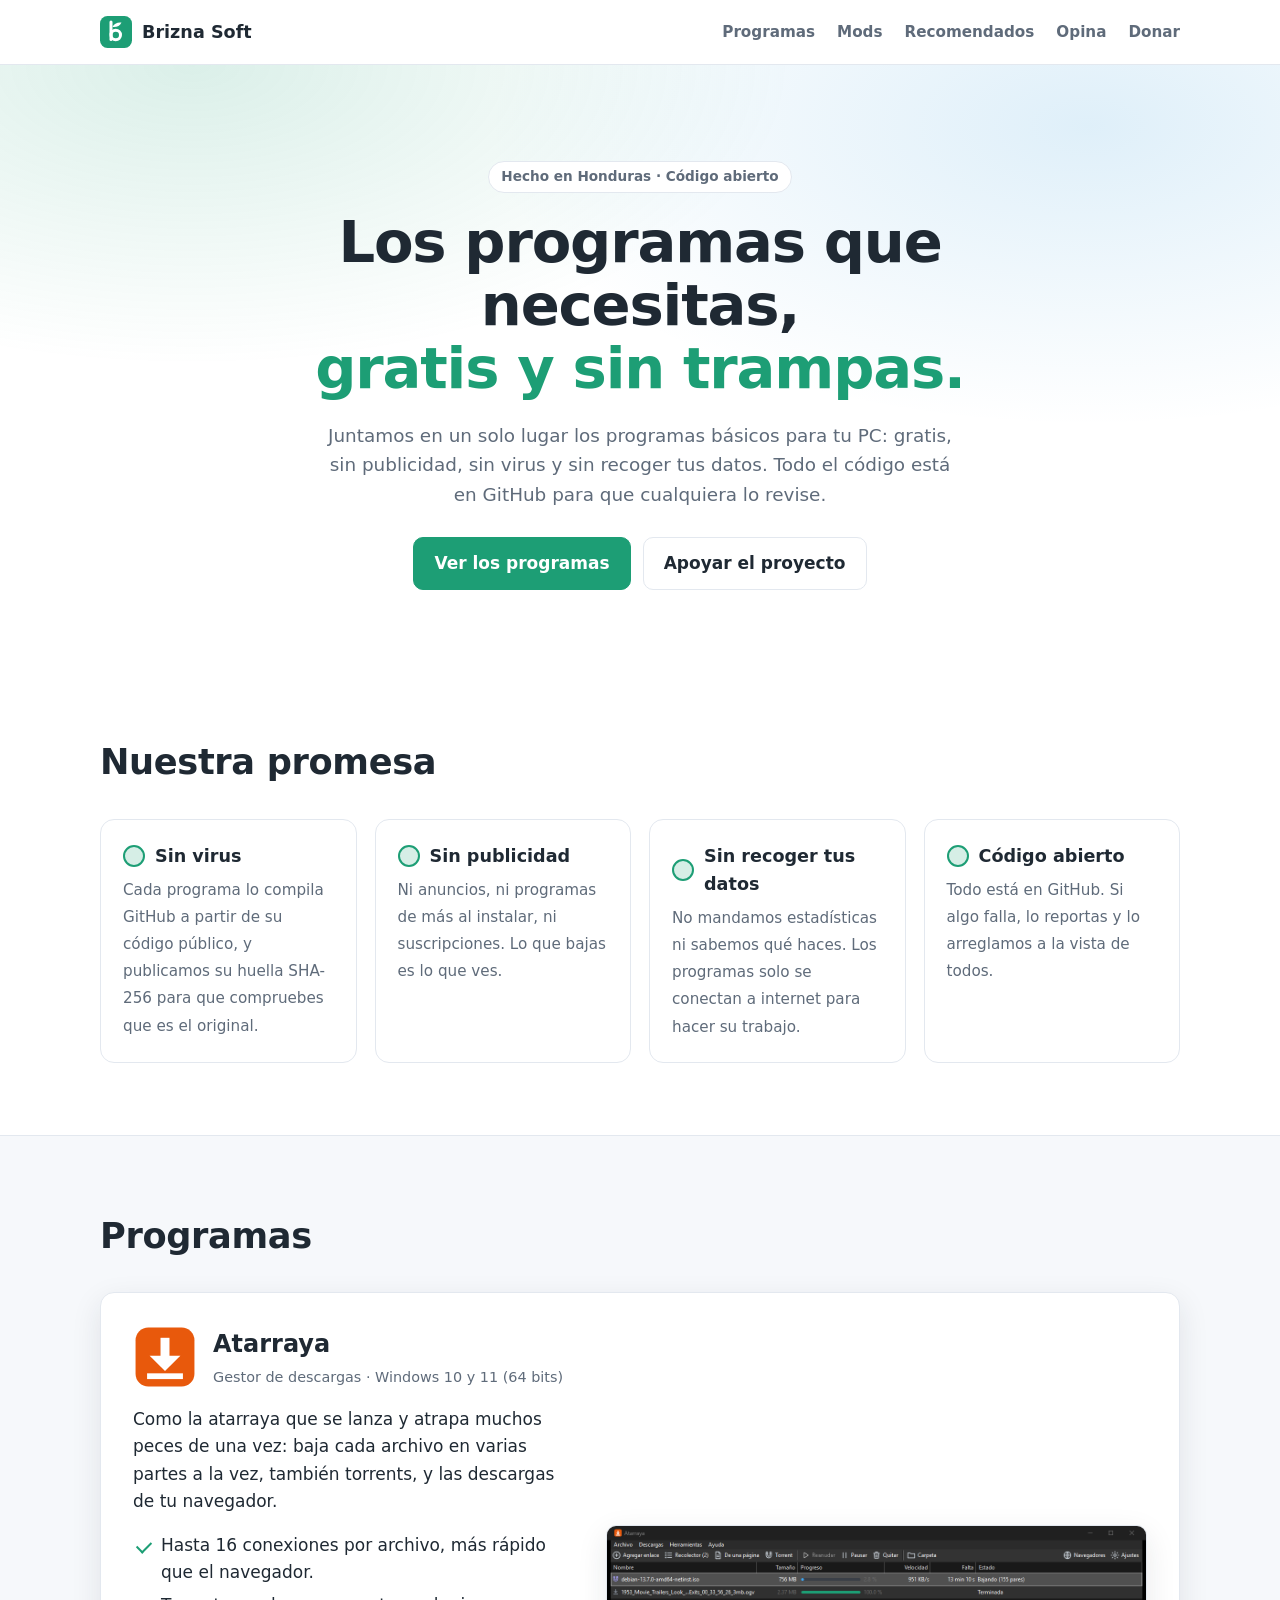
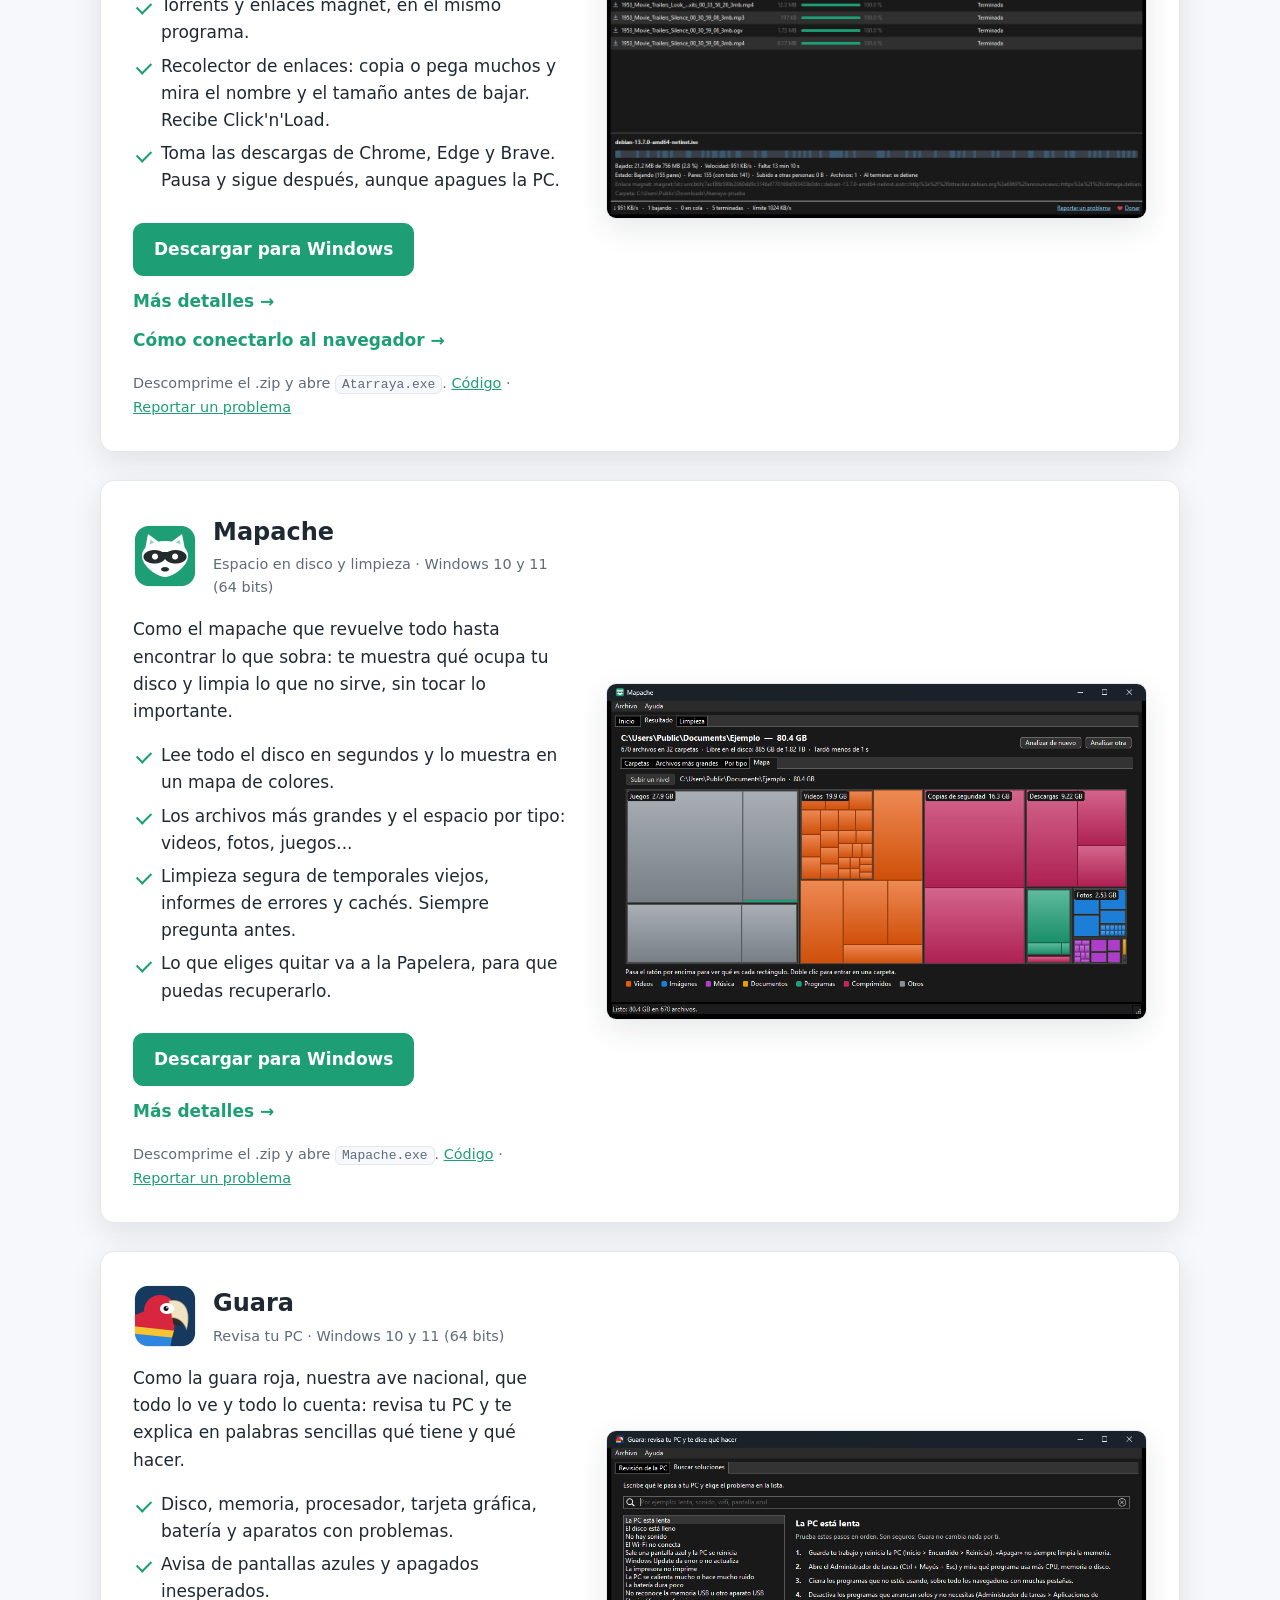
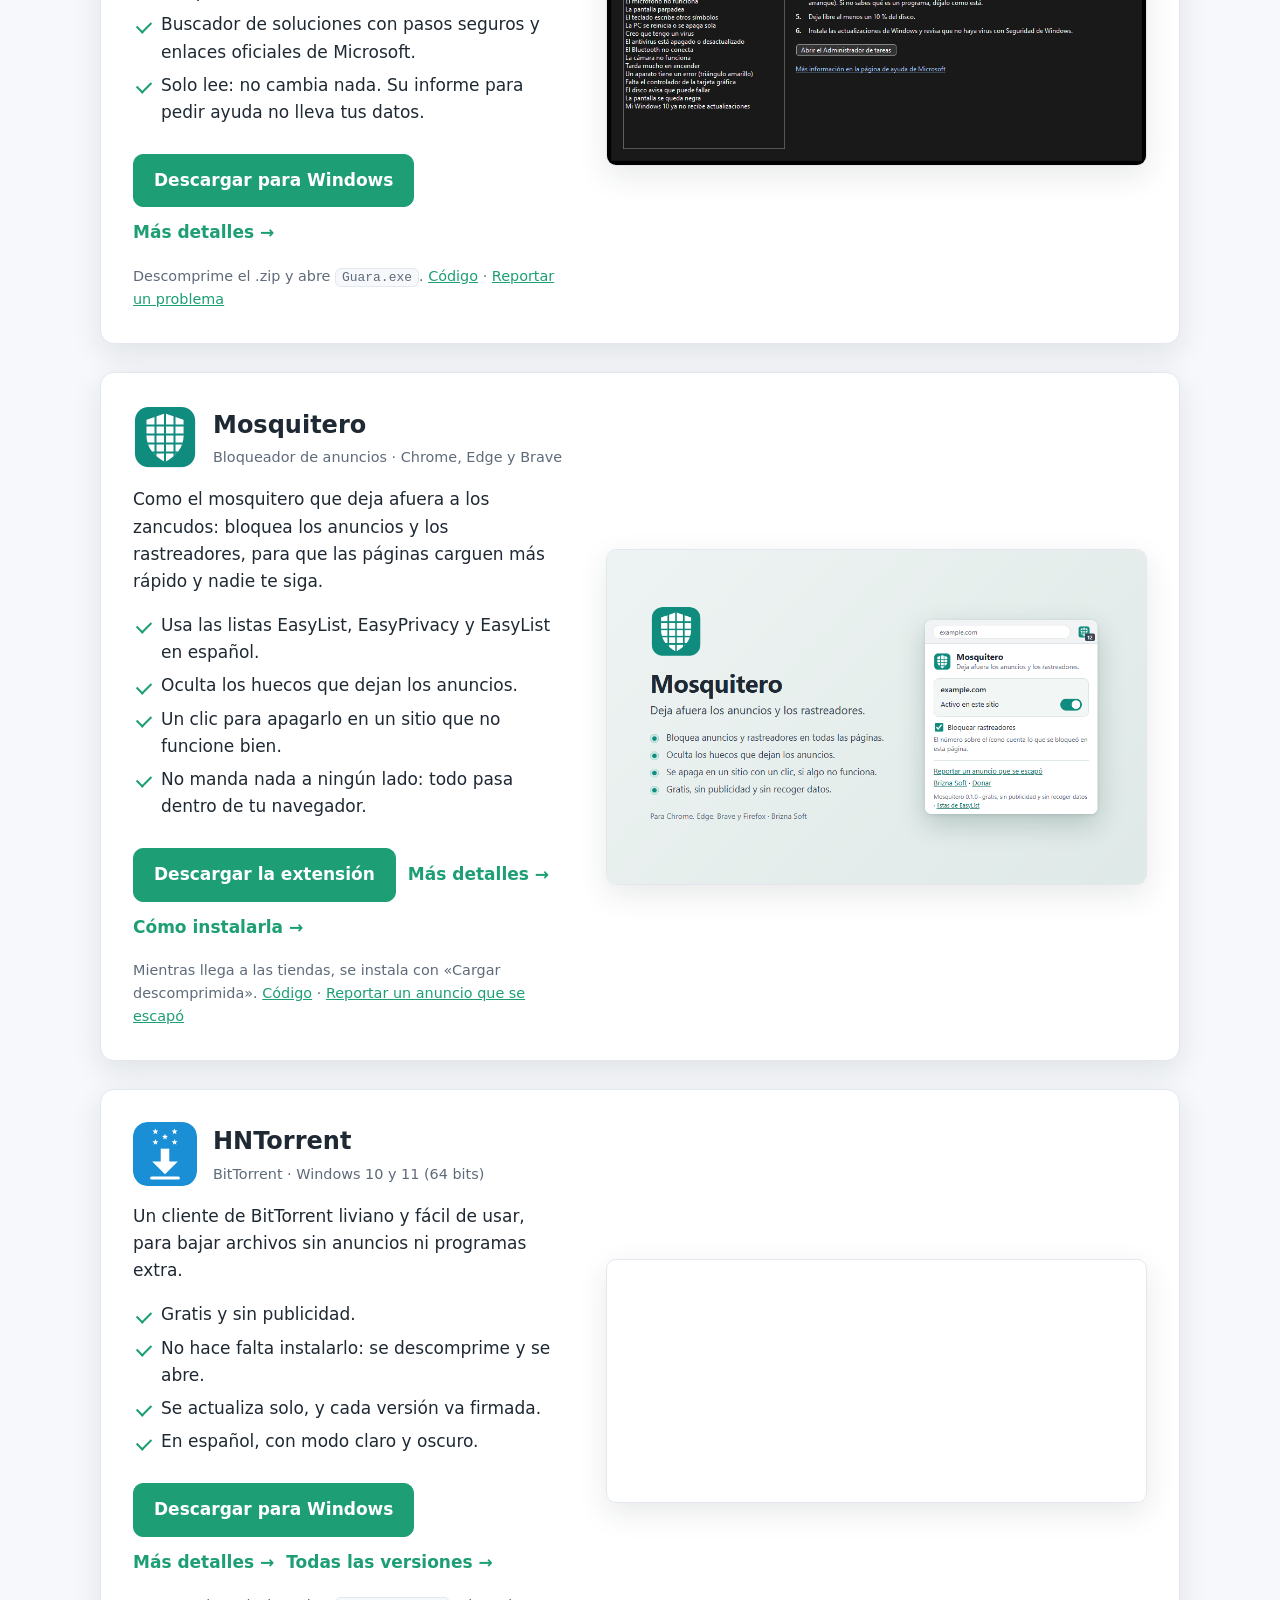
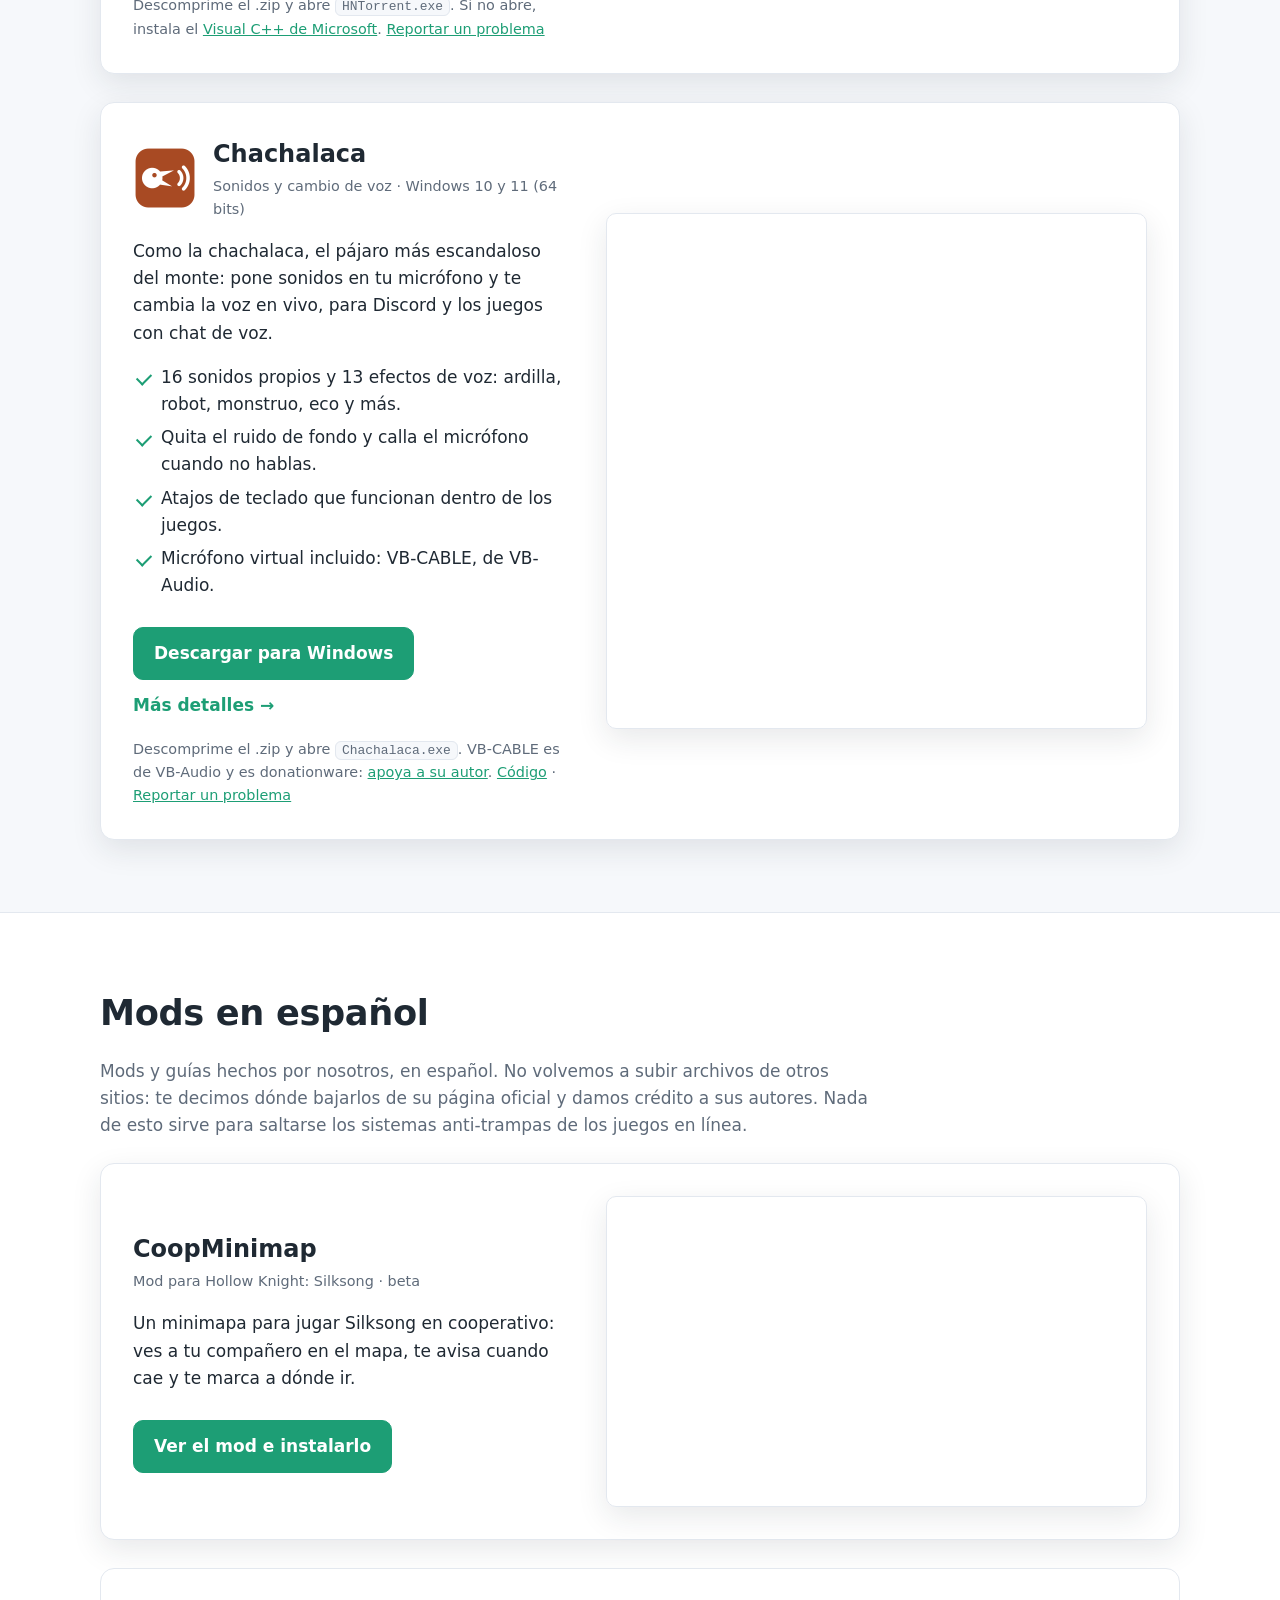
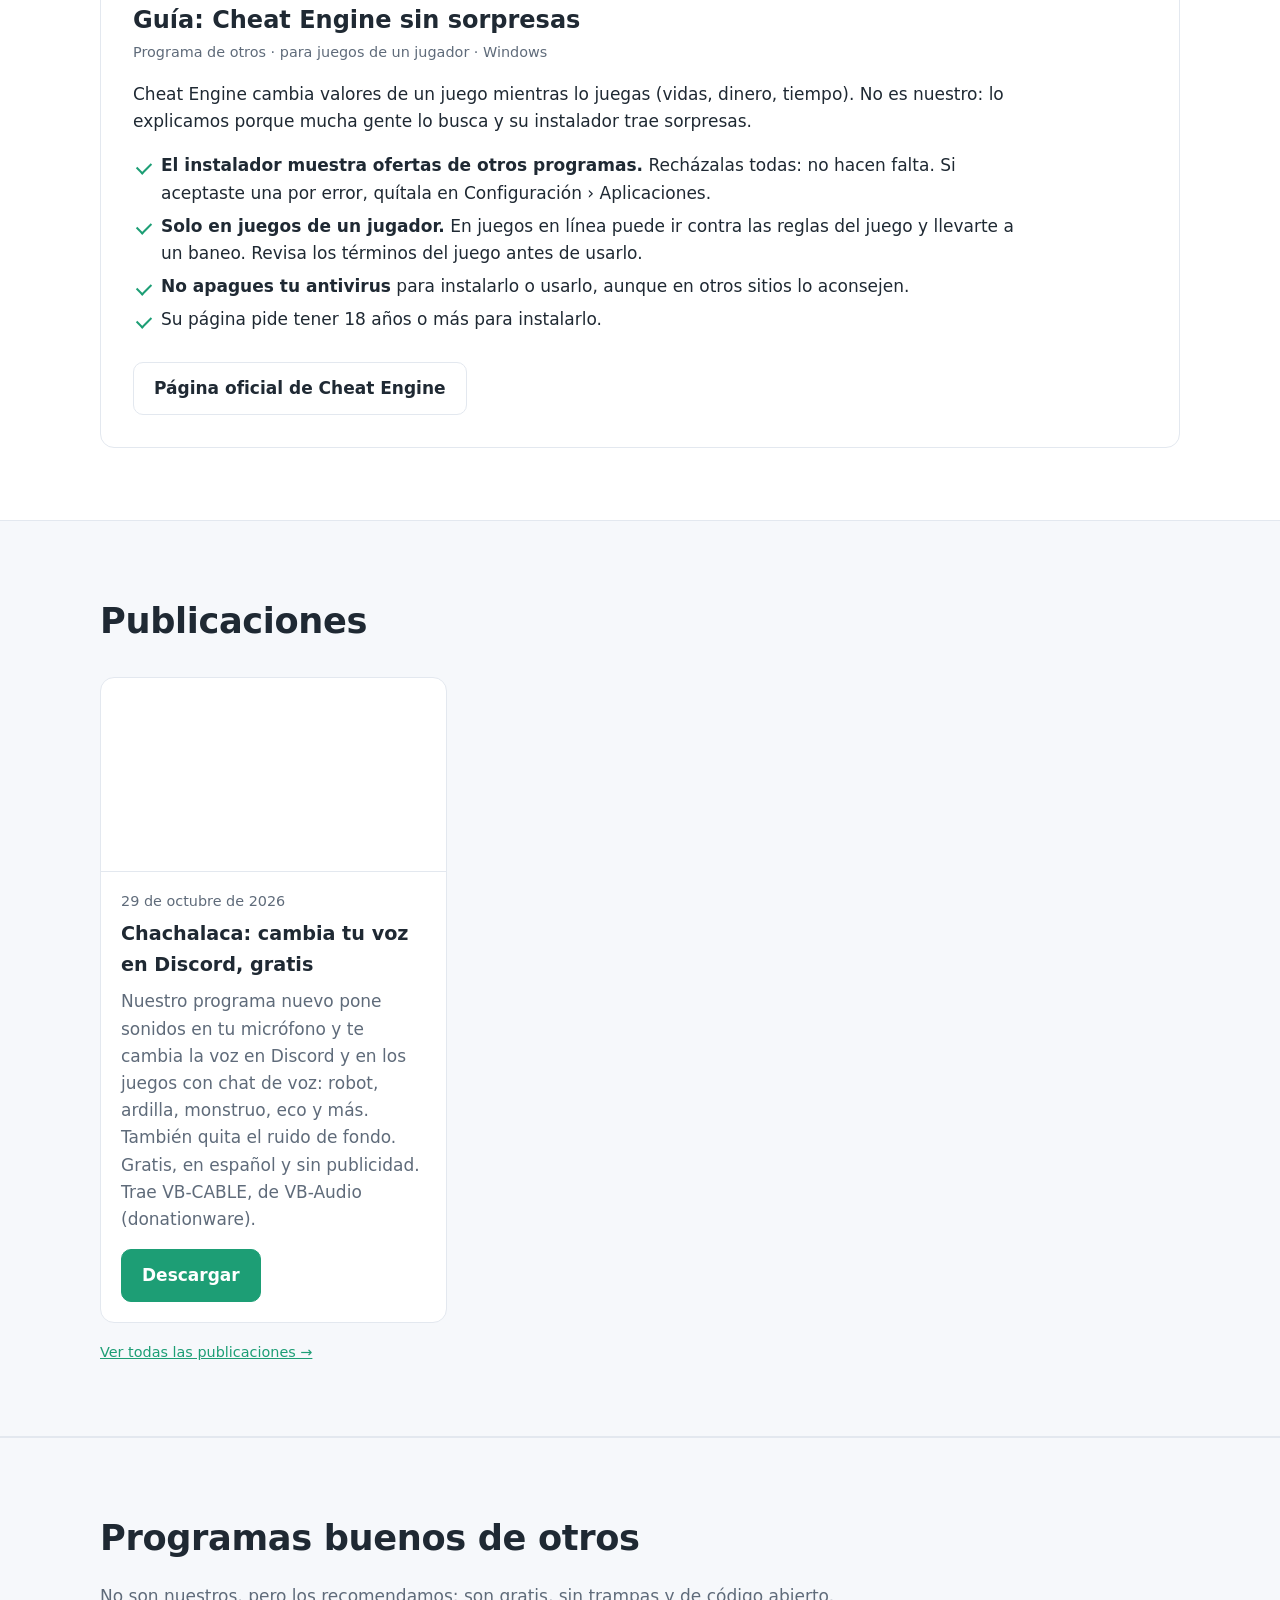
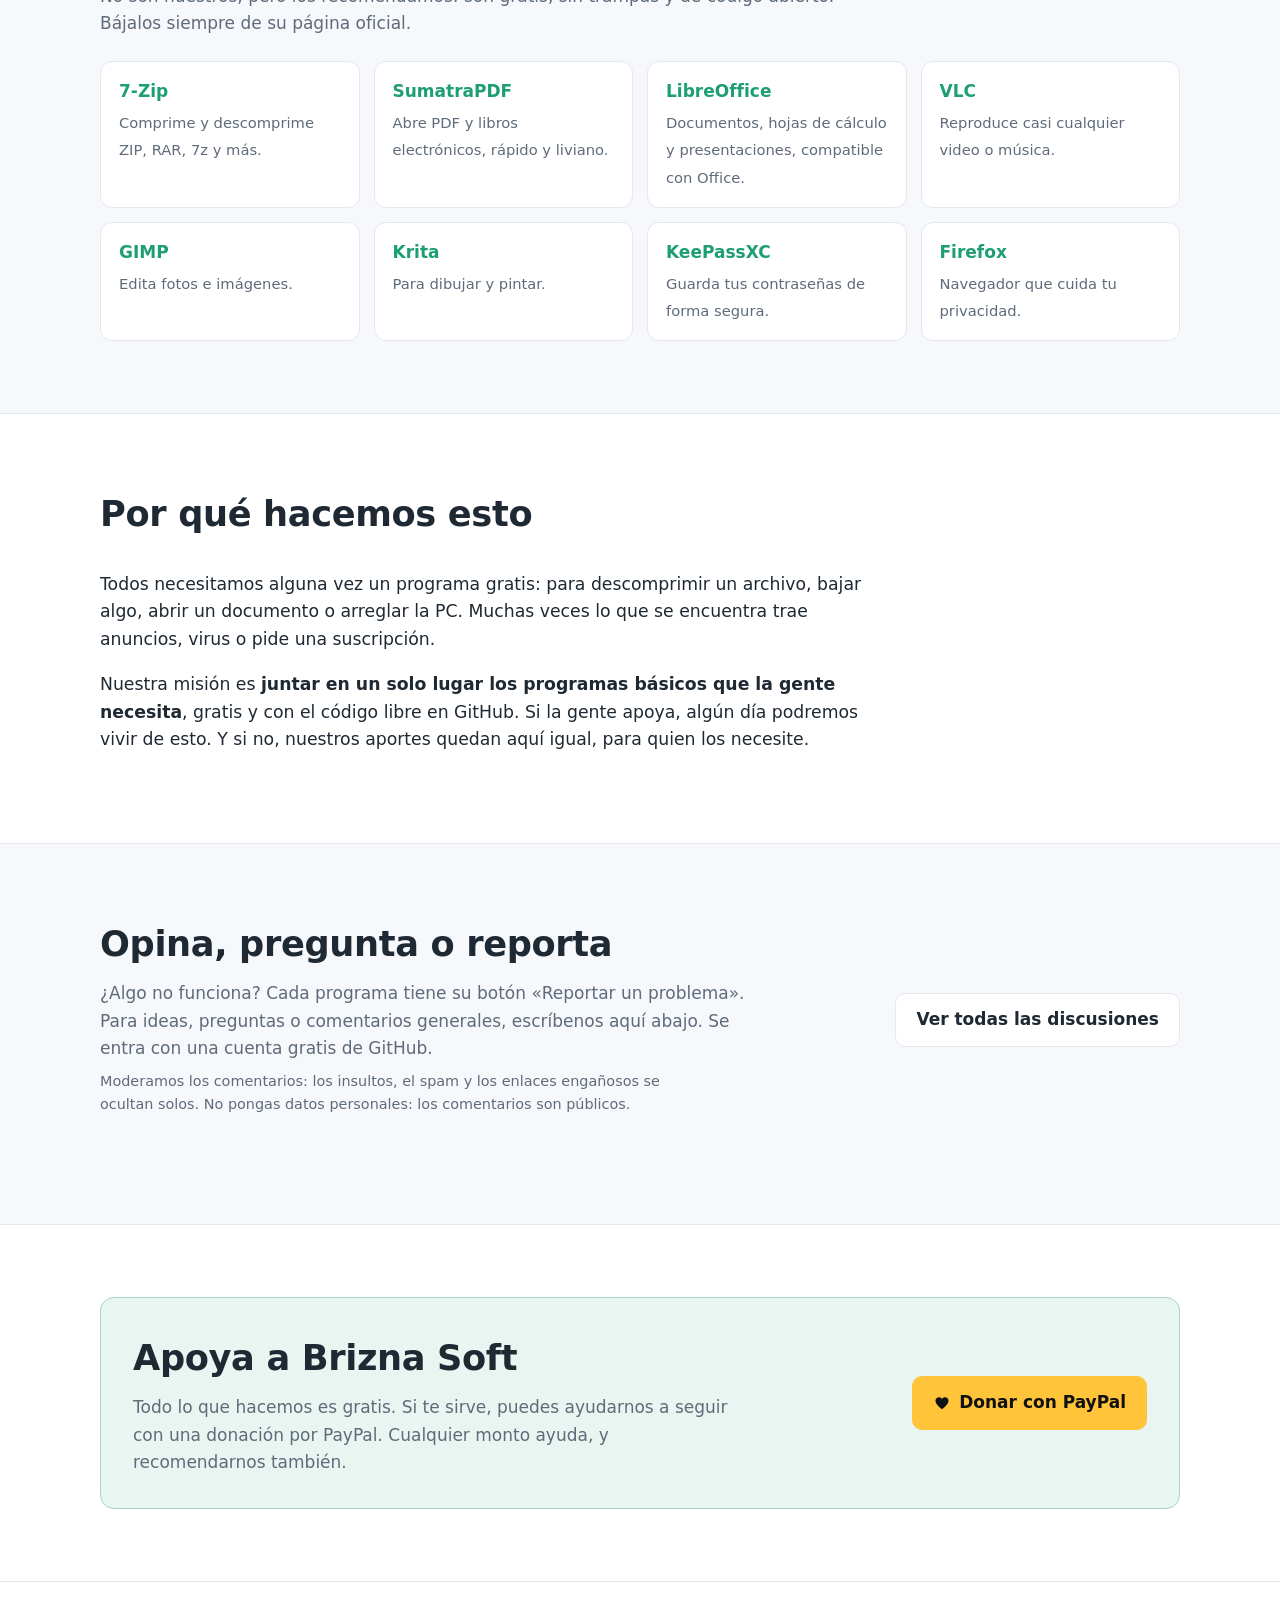
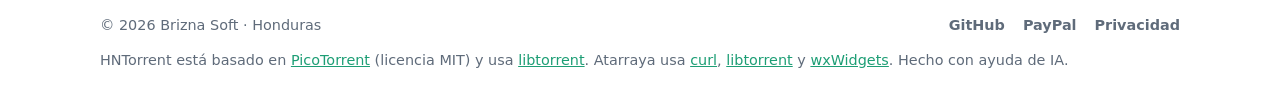
==== commit 716fa208: "Primera publicación: Chachalaca, cambia tu voz en Discord - contenido/publicaciones: la entrada, mar" ====
--- a/index.html
+++ b/index.html
@@ -309,6 +309,26 @@
       </div>
     </section>
 
+    <!--PUBLICACIONES-->
+    <section id="publicaciones" class="seccion alterna">
+      <div class="contenedor">
+        <h2>Publicaciones</h2>
+        <div class="publicaciones">
+          <article class="publicacion">
+            <img src="img/publicaciones/chachalaca-captura.png" alt="Chachalaca: cambia tu voz en Discord, gratis" width="840" height="800" loading="lazy">
+            <div class="publicacion-texto">
+              <p class="version">29 de octubre de 2026</p>
+              <h3>Chachalaca: cambia tu voz en Discord, gratis</h3>
+              <p>Nuestro programa nuevo pone sonidos en tu micr&#243;fono y te cambia la voz en Discord y en los juegos con chat de voz: robot, ardilla, monstruo, eco y m&#225;s. Tambi&#233;n quita el ruido de fondo. Gratis, en espa&#241;ol y sin publicidad. Trae VB-CABLE, de VB-Audio (donationware).</p>
+              <a class="boton principal" href="https://brizna-soft.github.io/programas/chachalaca/" rel="noopener">Descargar</a>
+            </div>
+          </article>
+        </div>
+        <p class="nota"><a href="publicaciones/">Ver todas las publicaciones →</a></p>
+      </div>
+    </section>
+    <!--/PUBLICACIONES-->
+
     <section id="recomendados" class="seccion alterna">
       <div class="contenedor">
         <h2>Programas buenos de otros</h2>
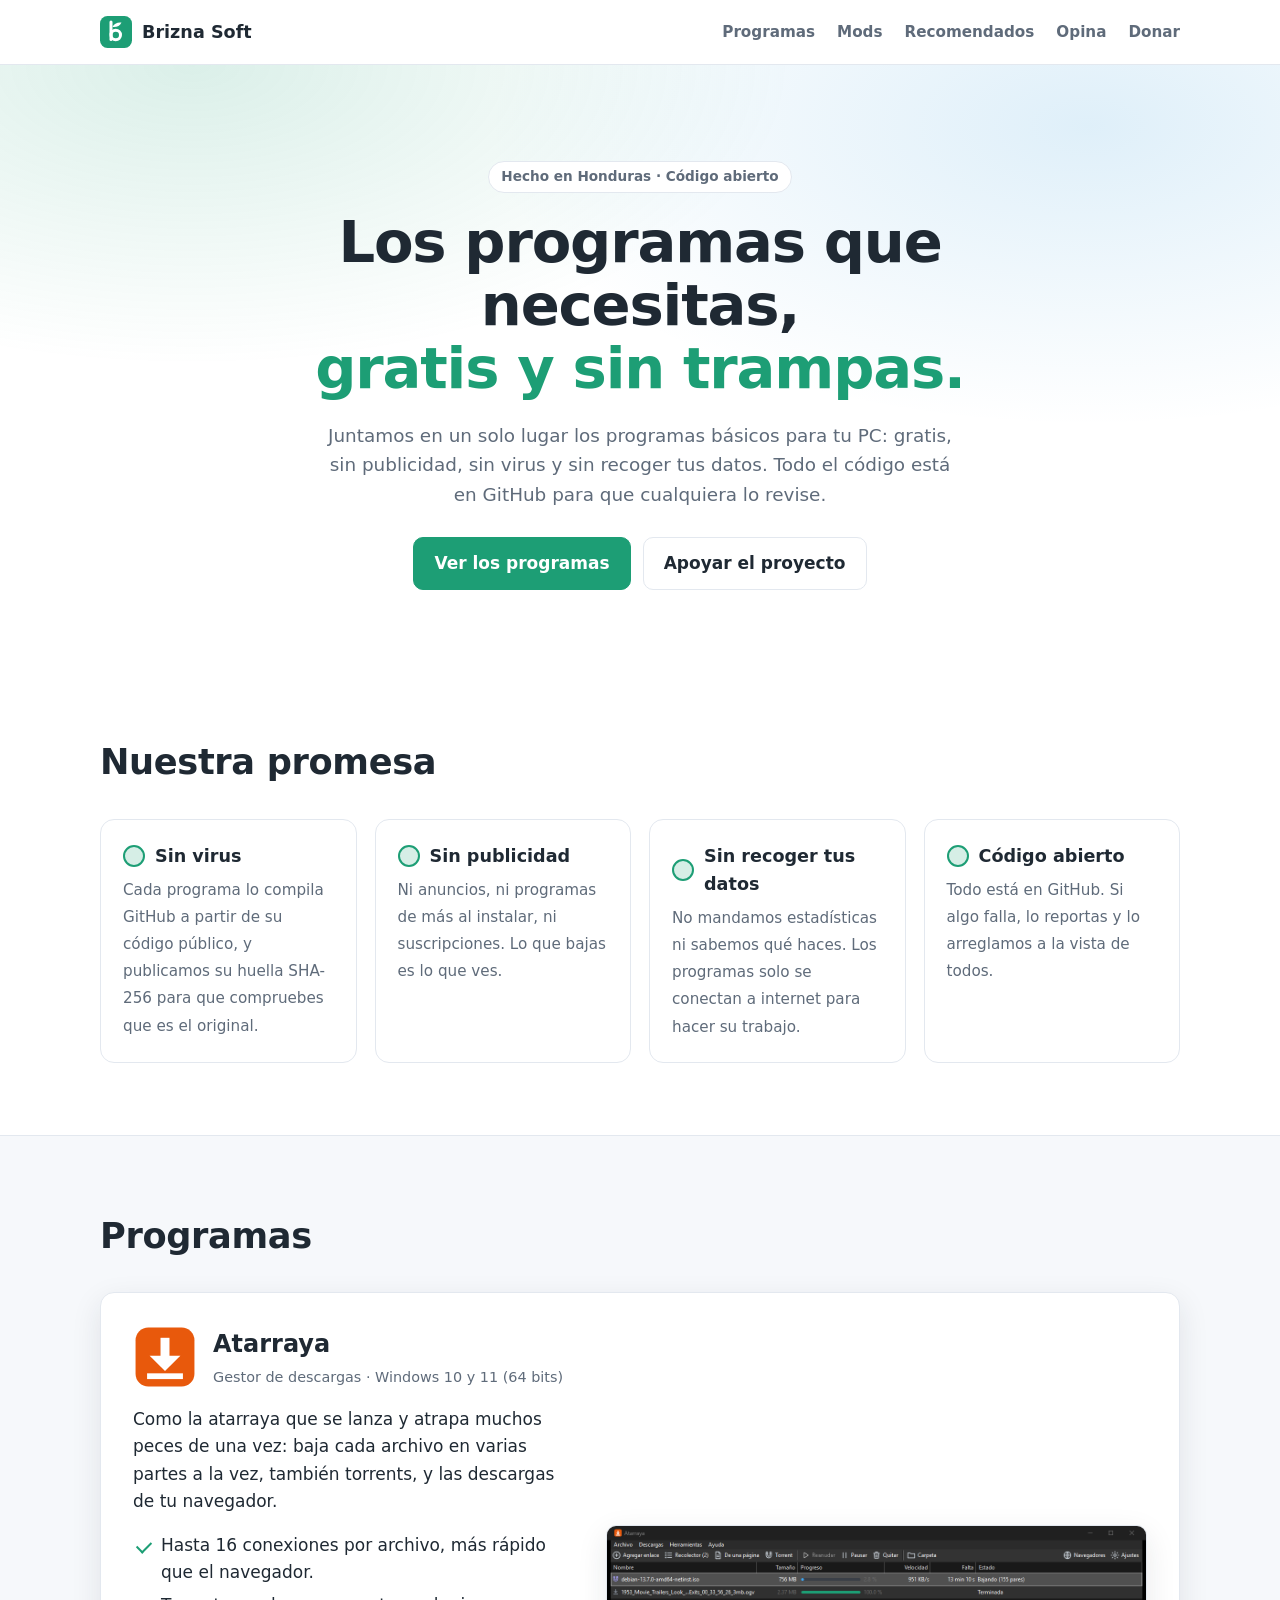
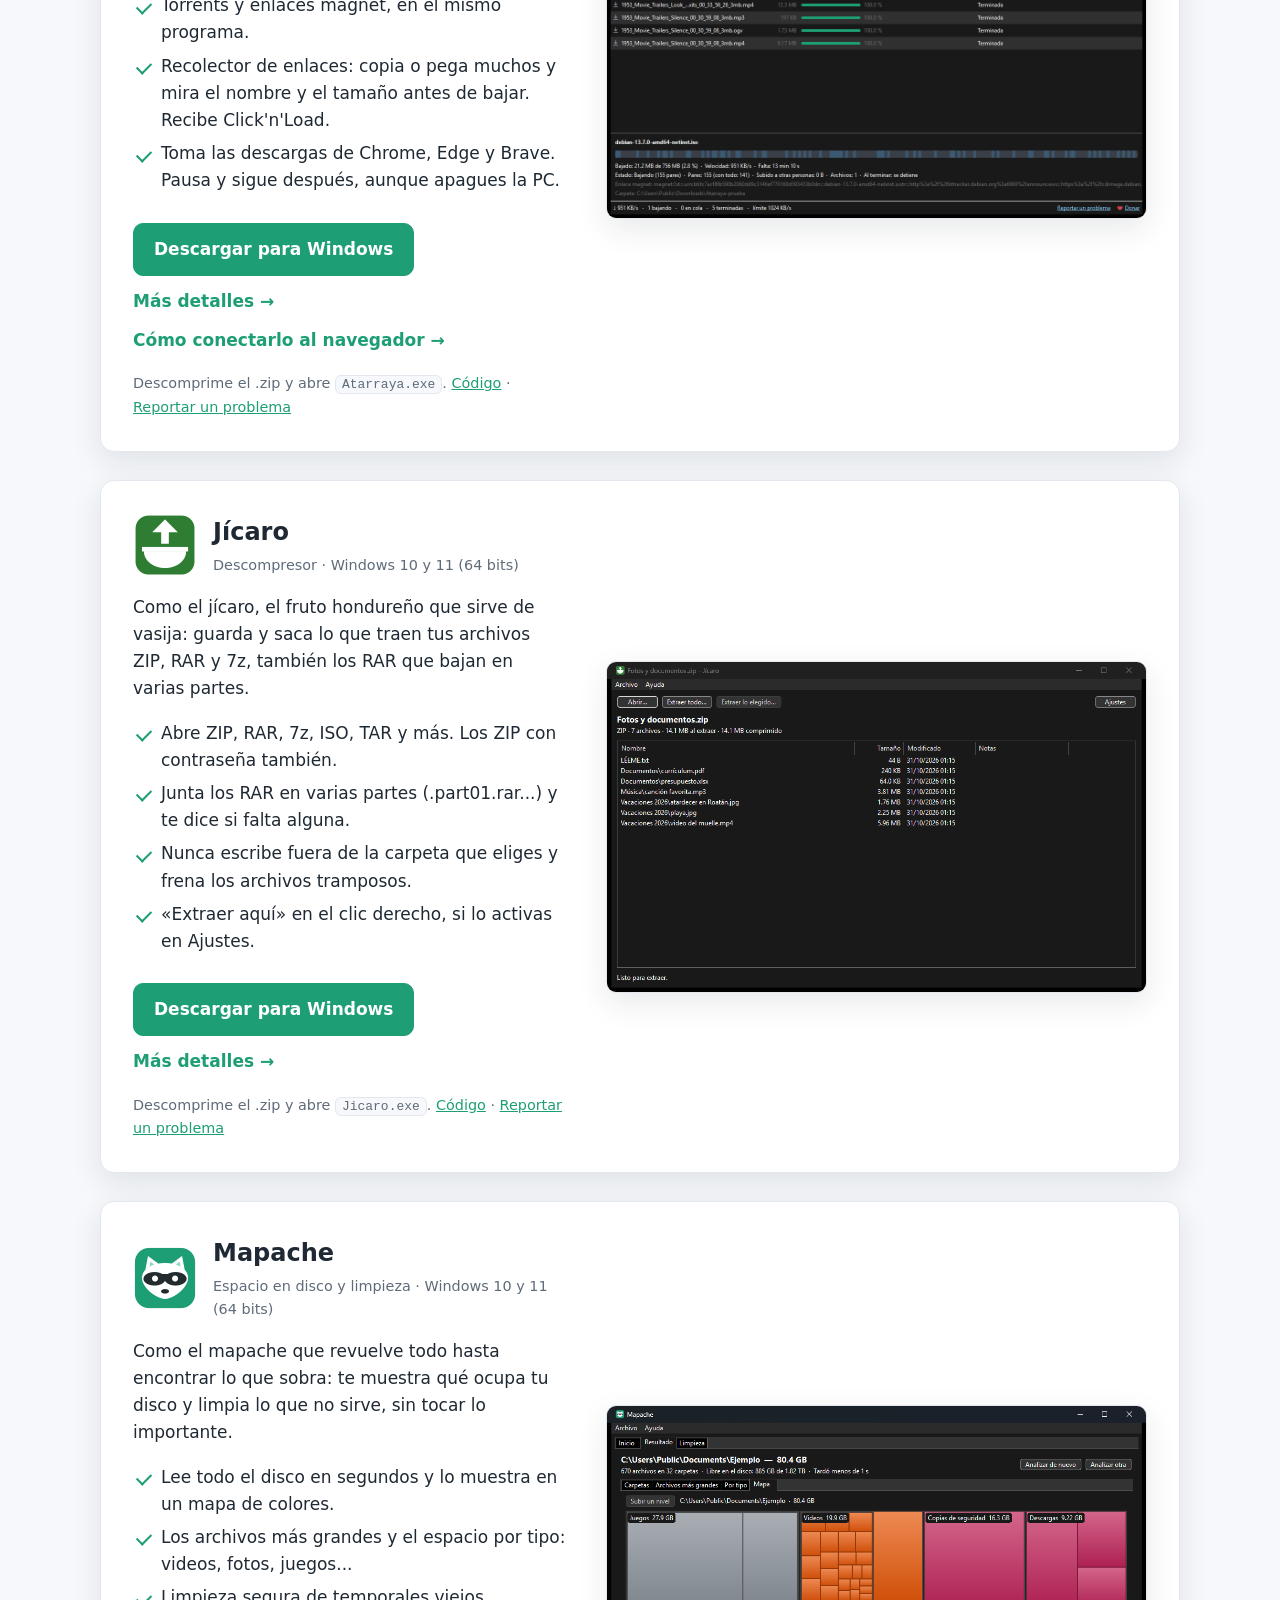
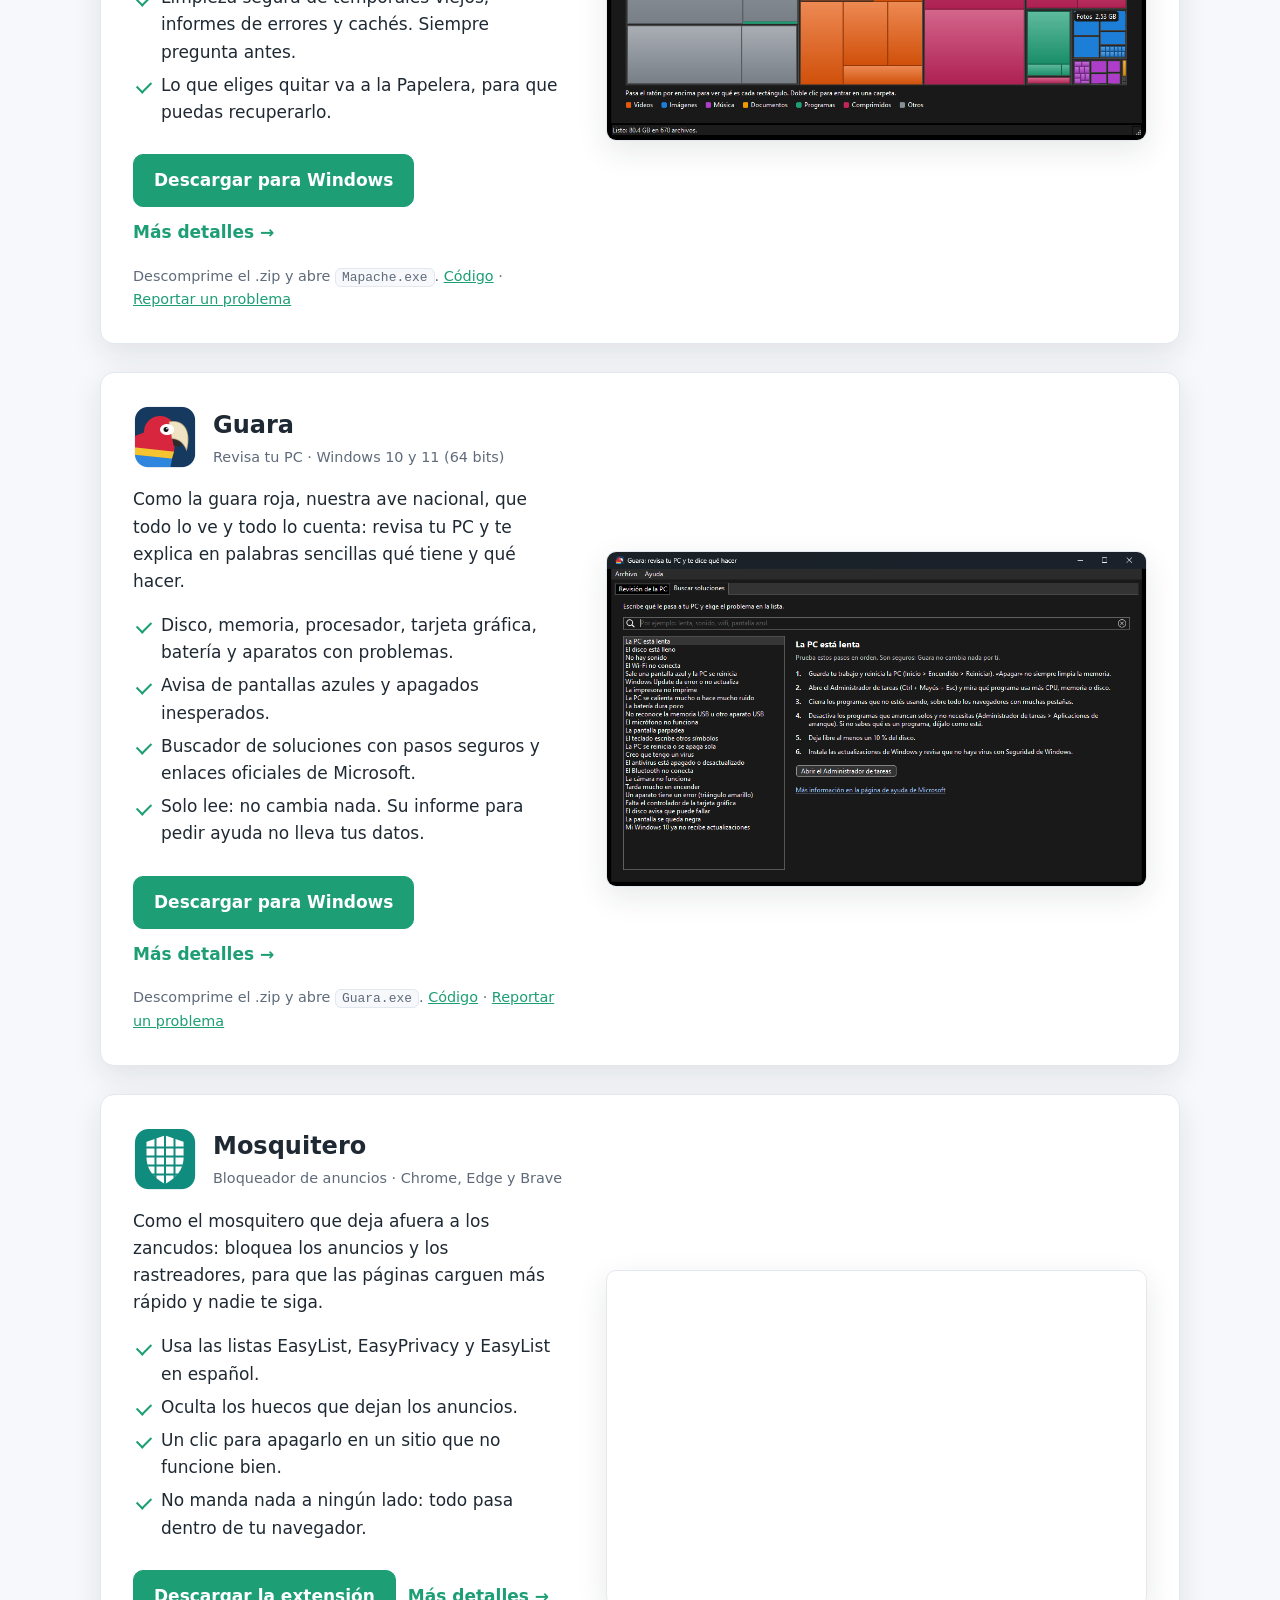
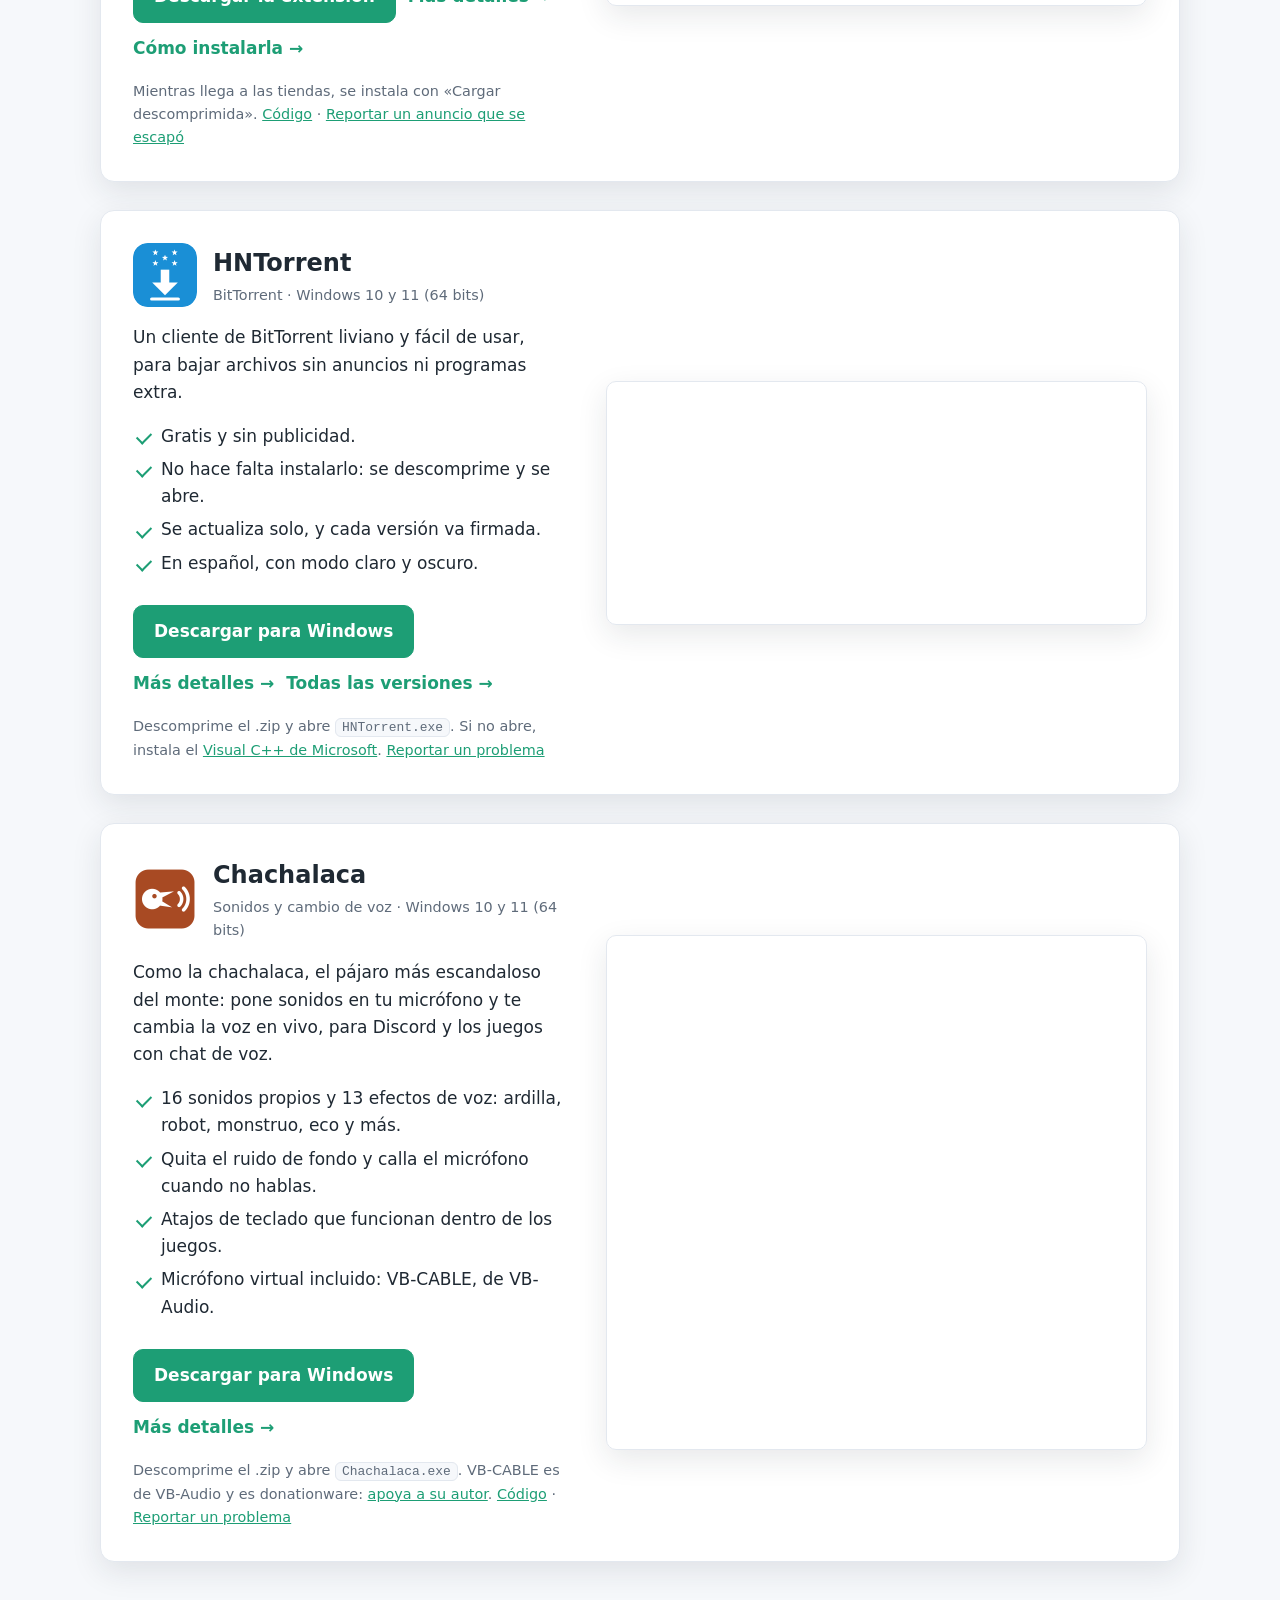
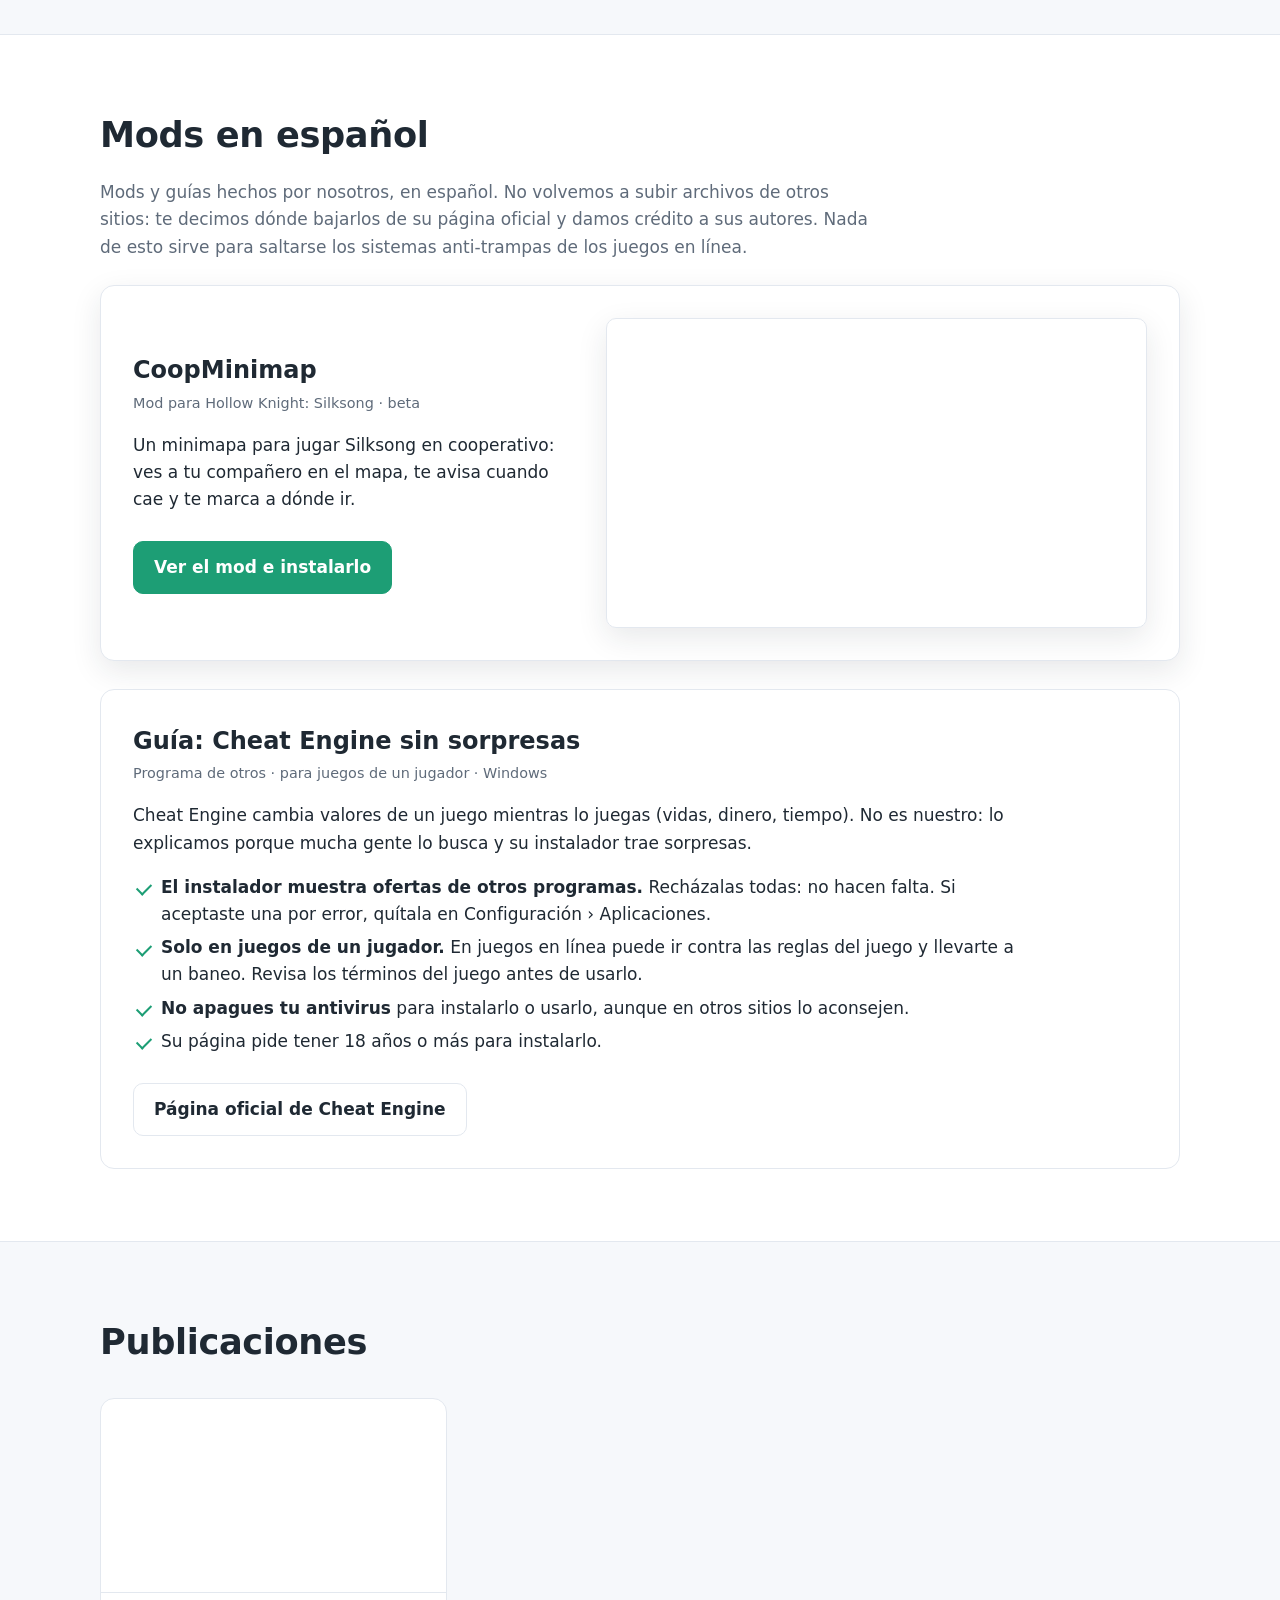
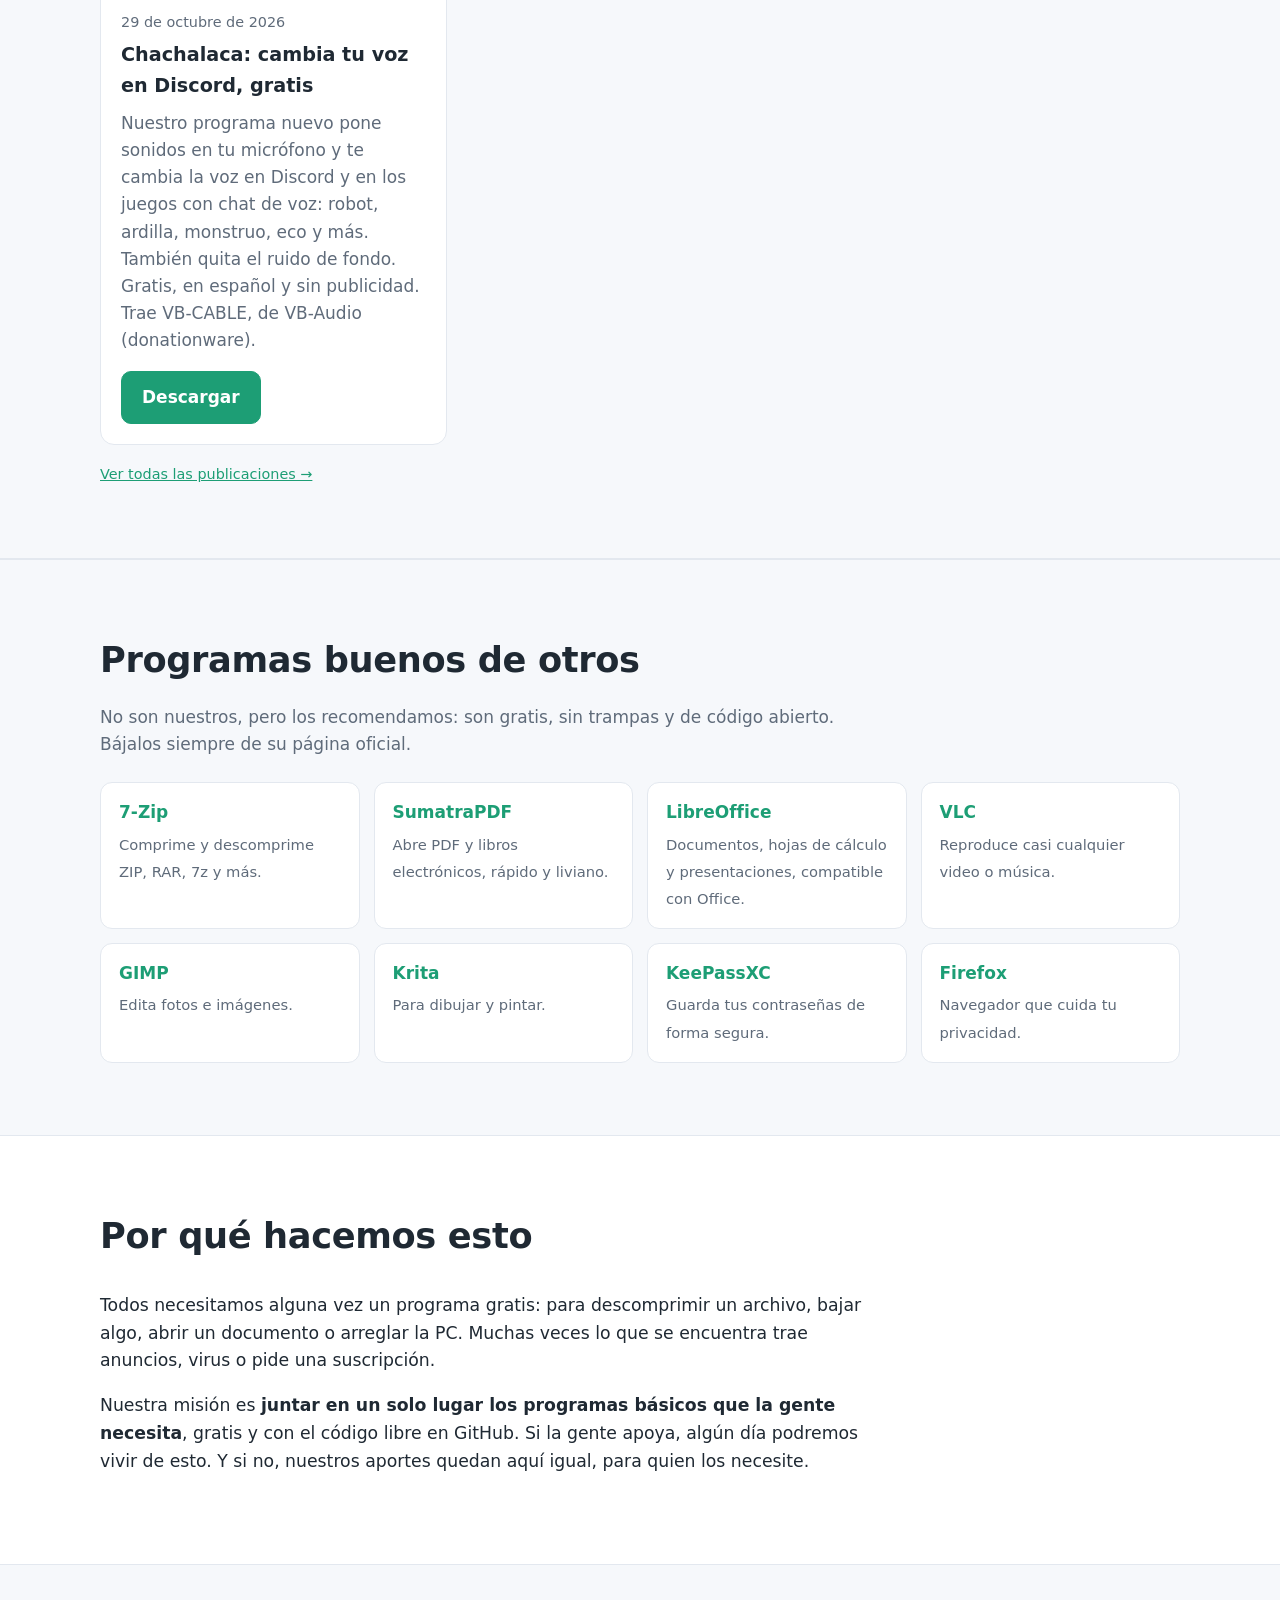
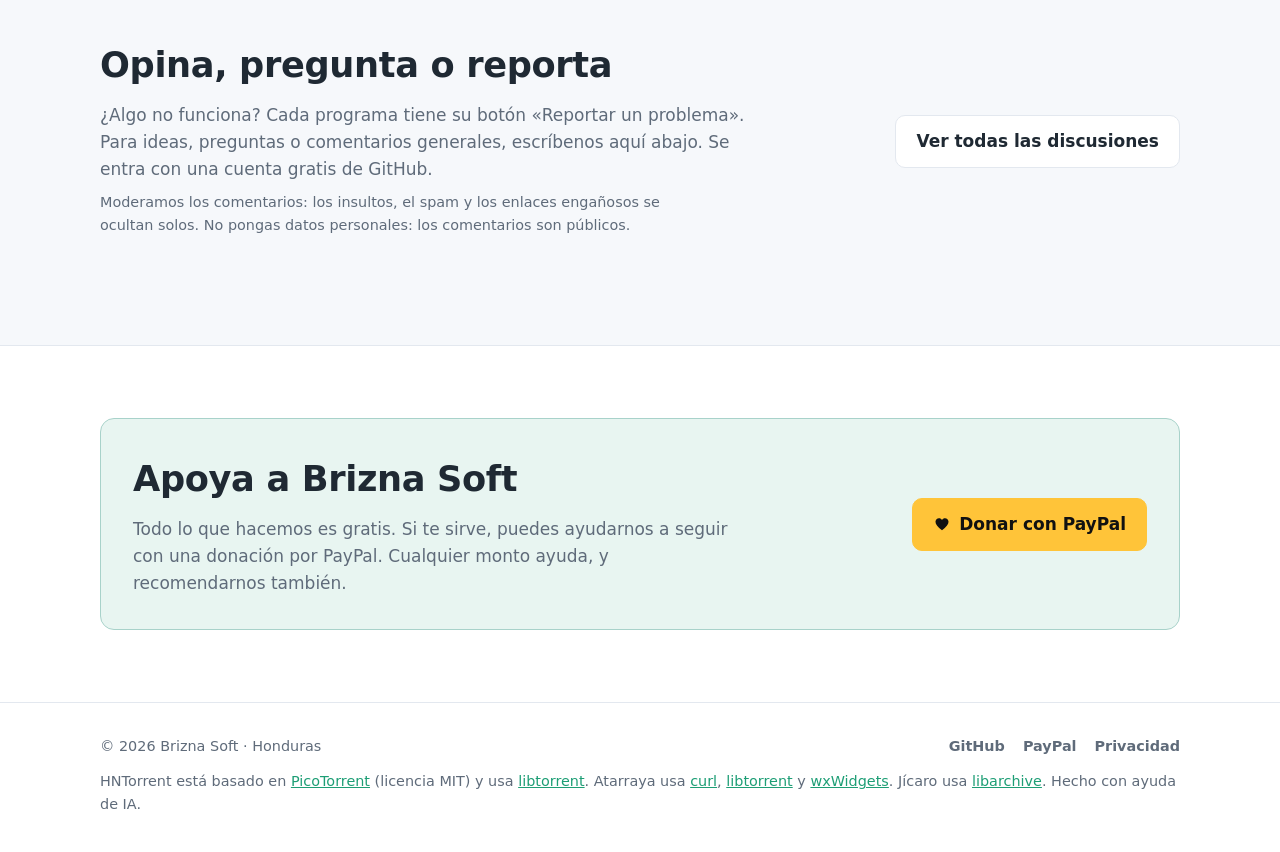
==== commit 19774e0e: "Jícaro en la página: su tarjeta, su página propia y el sitemap - Tarjeta en la portada, después de A" ====
--- a/index.html
+++ b/index.html
@@ -117,6 +117,36 @@
           </figure>
         </article>
 
+        <!--JICARO-->
+        <article id="jicaro" class="programa" data-repo="Brizna-Soft/jicaro" data-zip="^Jicaro-\d+\.\d+\.\d+-x64\.zip$">
+          <div class="programa-info">
+            <div class="programa-titulo">
+              <img src="img/jicaro.png" alt="" width="64" height="64">
+              <div>
+                <h3>Jícaro</h3>
+                <p class="version" data-version data-tipo="Descompresor">Descompresor · Windows 10 y 11 (64 bits)</p>
+              </div>
+            </div>
+            <p>Como el jícaro, el fruto hondureño que sirve de vasija: guarda y saca lo que traen tus archivos ZIP, RAR y 7z, también los RAR que bajan en varias partes.</p>
+            <ul class="lista">
+              <li>Abre ZIP, RAR, 7z, ISO, TAR y más. Los ZIP con contraseña también.</li>
+              <li>Junta los RAR en varias partes (.part01.rar...) y te dice si falta alguna.</li>
+              <li>Nunca escribe fuera de la carpeta que eliges y frena los archivos tramposos.</li>
+              <li>«Extraer aquí» en el clic derecho, si lo activas en Ajustes.</li>
+            </ul>
+            <div class="botones">
+              <a class="boton principal" data-descargar href="https://github.com/Brizna-Soft/jicaro/releases/latest">Descargar para Windows</a>
+              <a class="enlace" href="programas/jicaro/">Más detalles →</a>
+            </div>
+            <p class="nota">Descomprime el .zip y abre <code>Jicaro.exe</code>. <a href="https://github.com/Brizna-Soft/jicaro">Código</a> · <a href="https://github.com/Brizna-Soft/jicaro/issues/new/choose">Reportar un problema</a></p>
+          </div>
+          <figure class="programa-captura">
+            <img src="img/jicaro-captura.png" width="980" height="600" loading="lazy"
+                 alt="Ventana de Jícaro mostrando lo que trae un ZIP, listo para extraer">
+          </figure>
+        </article>
+        <!--/JICARO-->
+
         <!--MAPACHE-->
         <article id="mapache" class="programa" data-repo="Brizna-Soft/mapache" data-zip="^Mapache-\d+\.\d+\.\d+-x64\.zip$">
           <div class="programa-info">
@@ -408,7 +438,7 @@
       </nav>
     </div>
     <div class="contenedor">
-      <p class="creditos">HNTorrent está basado en <a href="https://github.com/picotorrent/picotorrent">PicoTorrent</a> (licencia MIT) y usa <a href="https://libtorrent.org">libtorrent</a>. Atarraya usa <a href="https://curl.se">curl</a>, <a href="https://libtorrent.org">libtorrent</a> y <a href="https://www.wxwidgets.org">wxWidgets</a>. Hecho con ayuda de IA.</p>
+      <p class="creditos">HNTorrent está basado en <a href="https://github.com/picotorrent/picotorrent">PicoTorrent</a> (licencia MIT) y usa <a href="https://libtorrent.org">libtorrent</a>. Atarraya usa <a href="https://curl.se">curl</a>, <a href="https://libtorrent.org">libtorrent</a> y <a href="https://www.wxwidgets.org">wxWidgets</a>. Jícaro usa <a href="https://libarchive.org">libarchive</a>. Hecho con ayuda de IA.</p>
     </div>
   </footer>
 
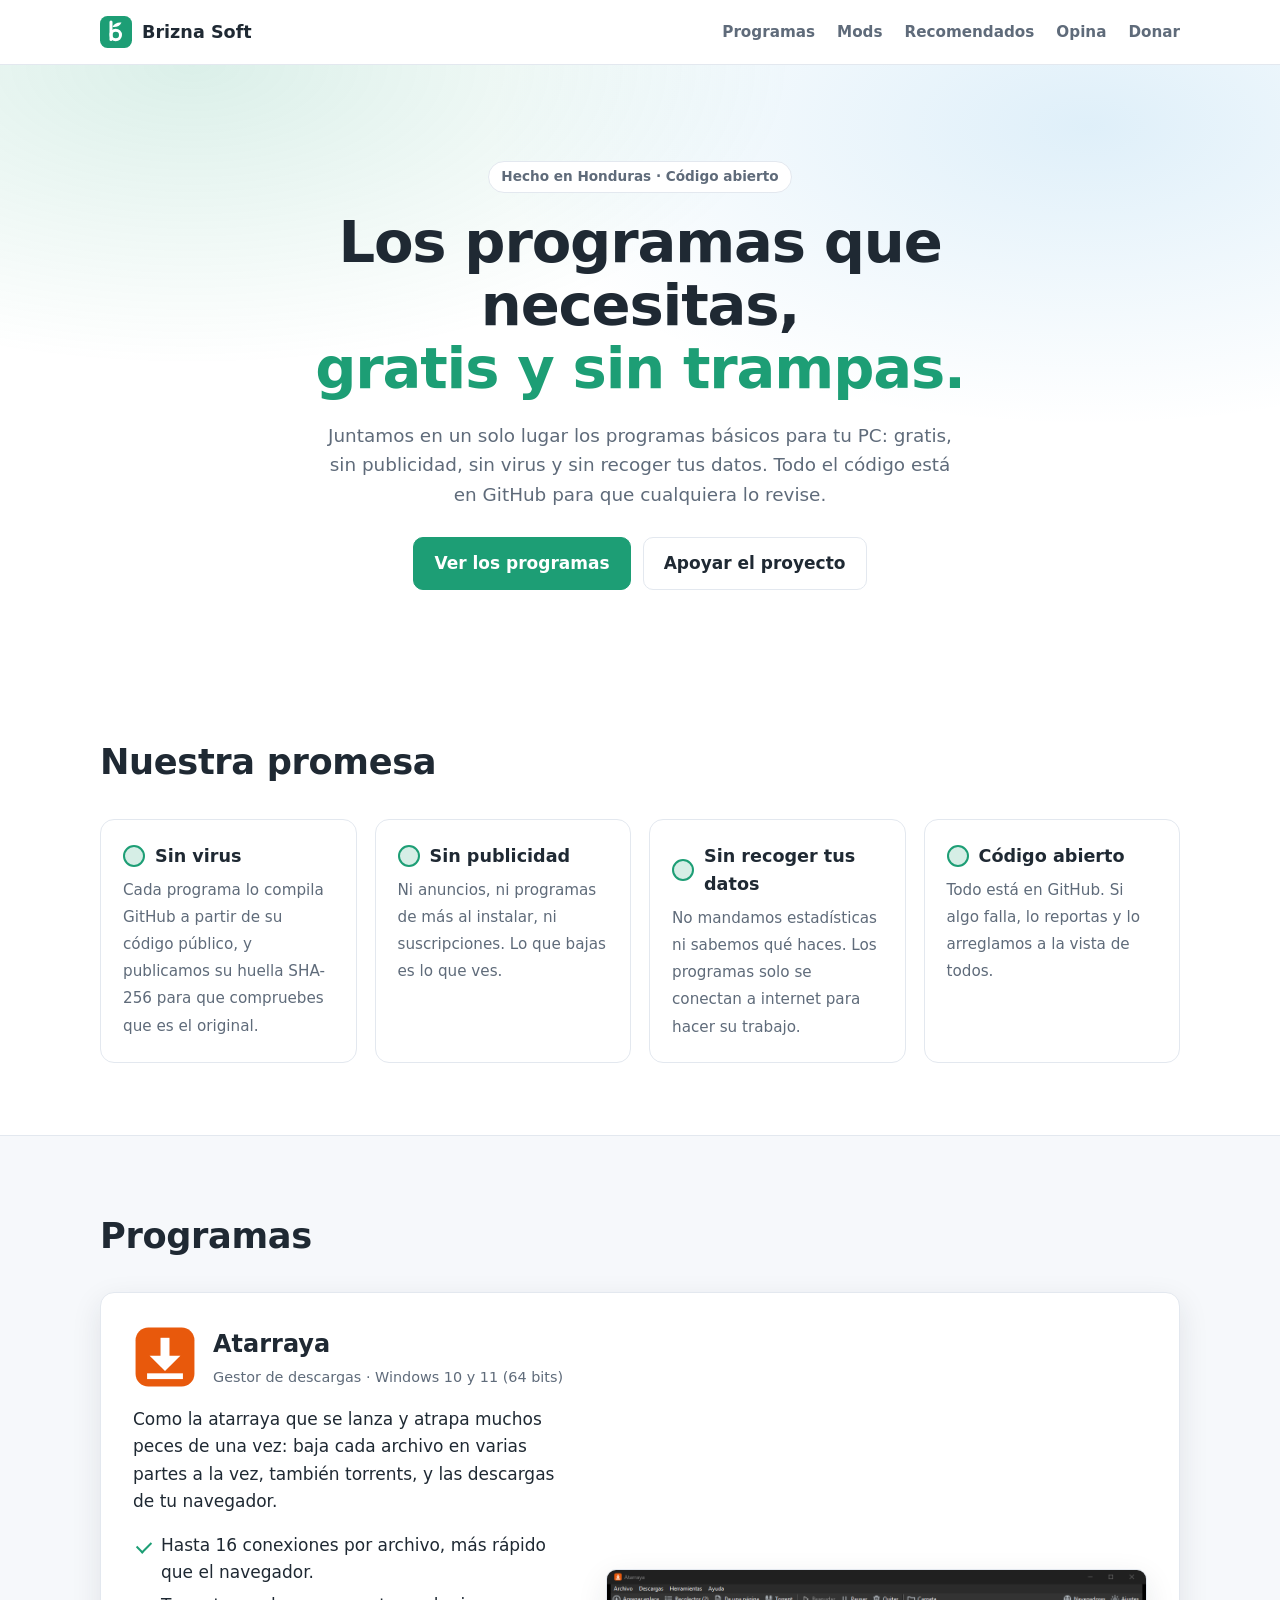
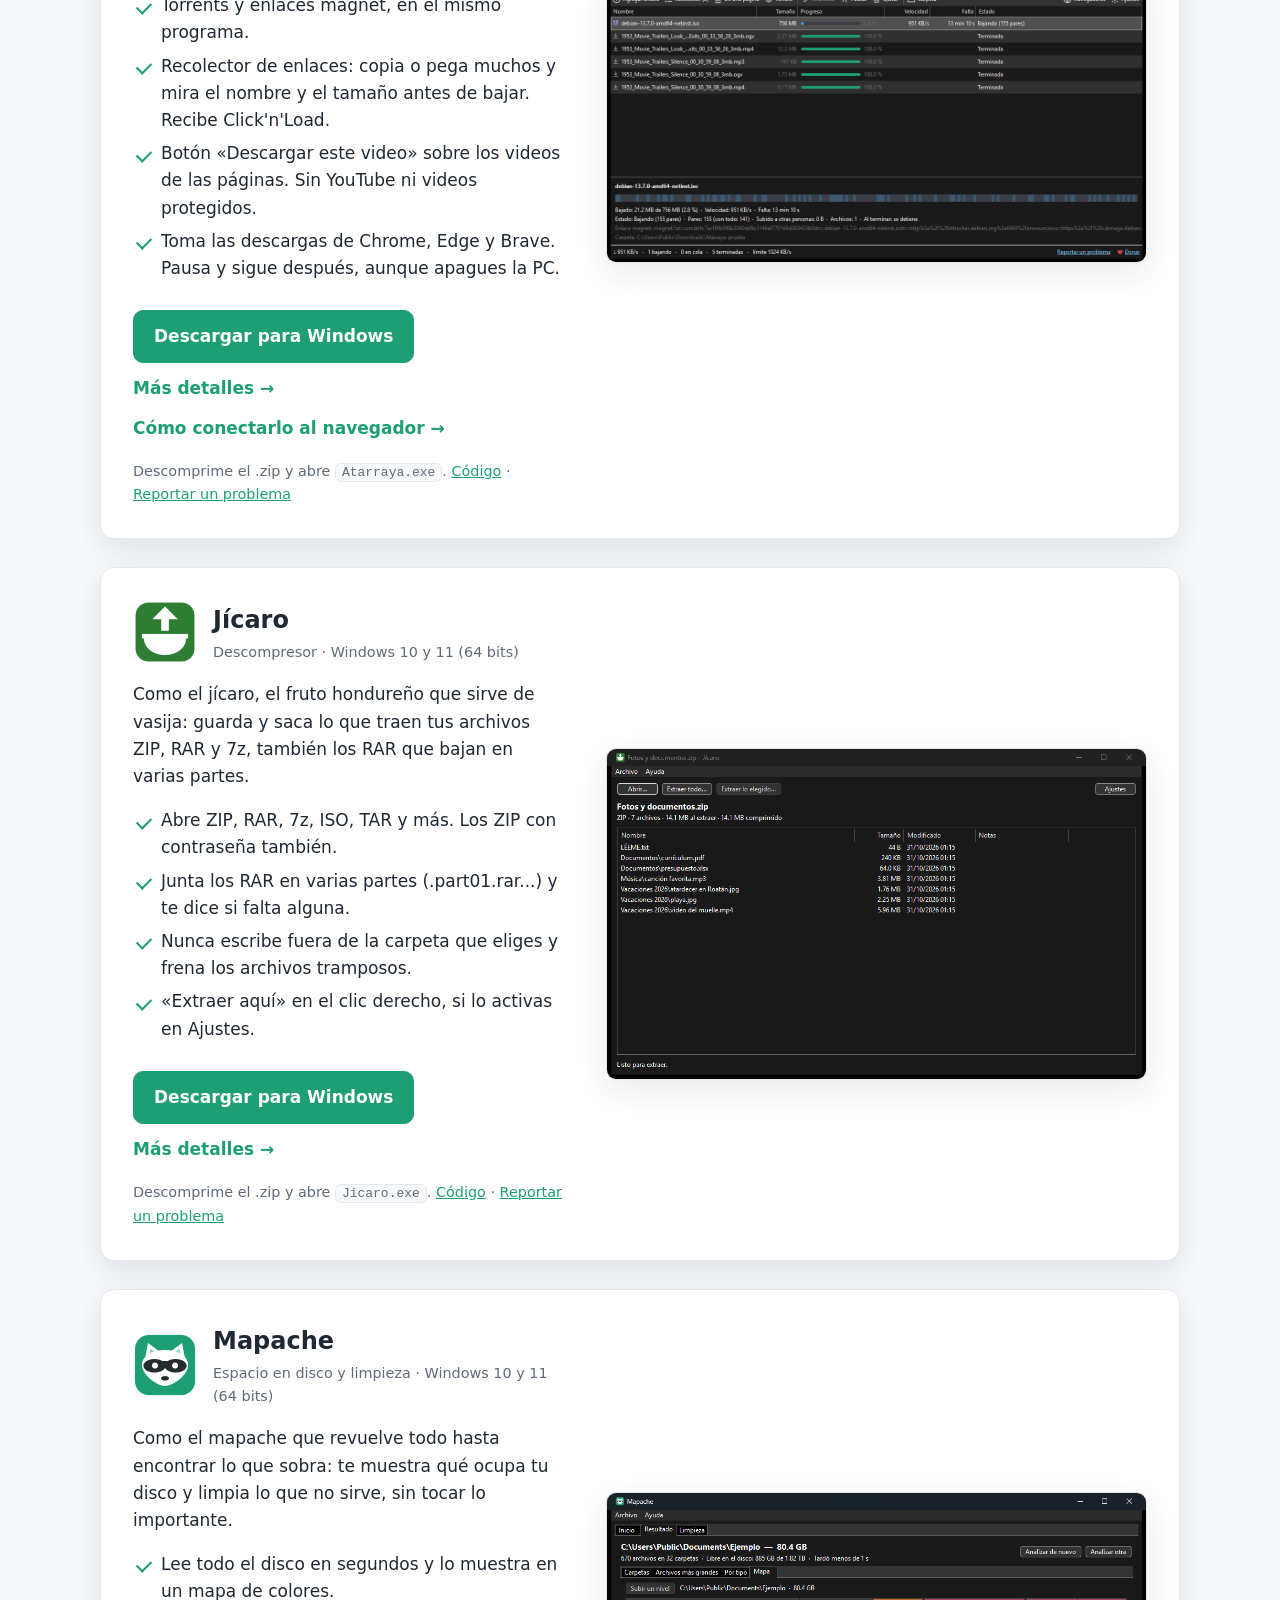
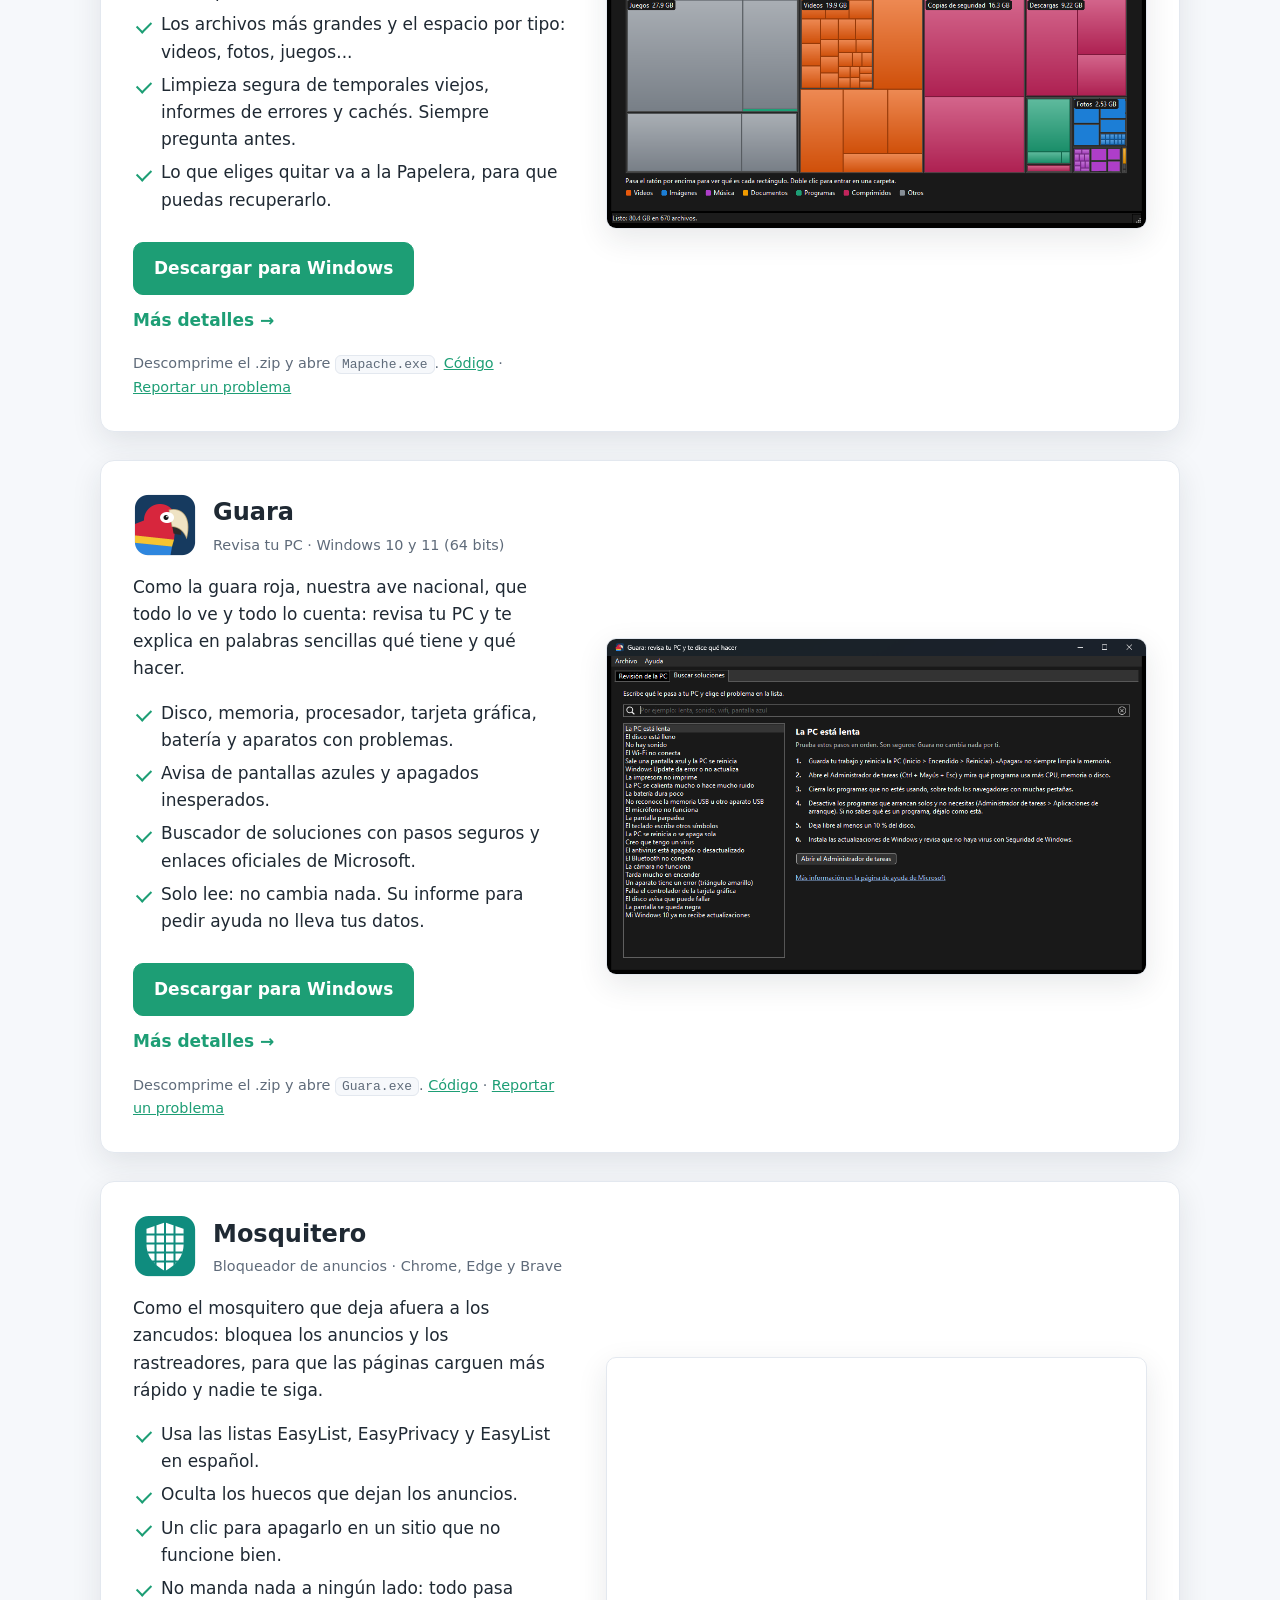
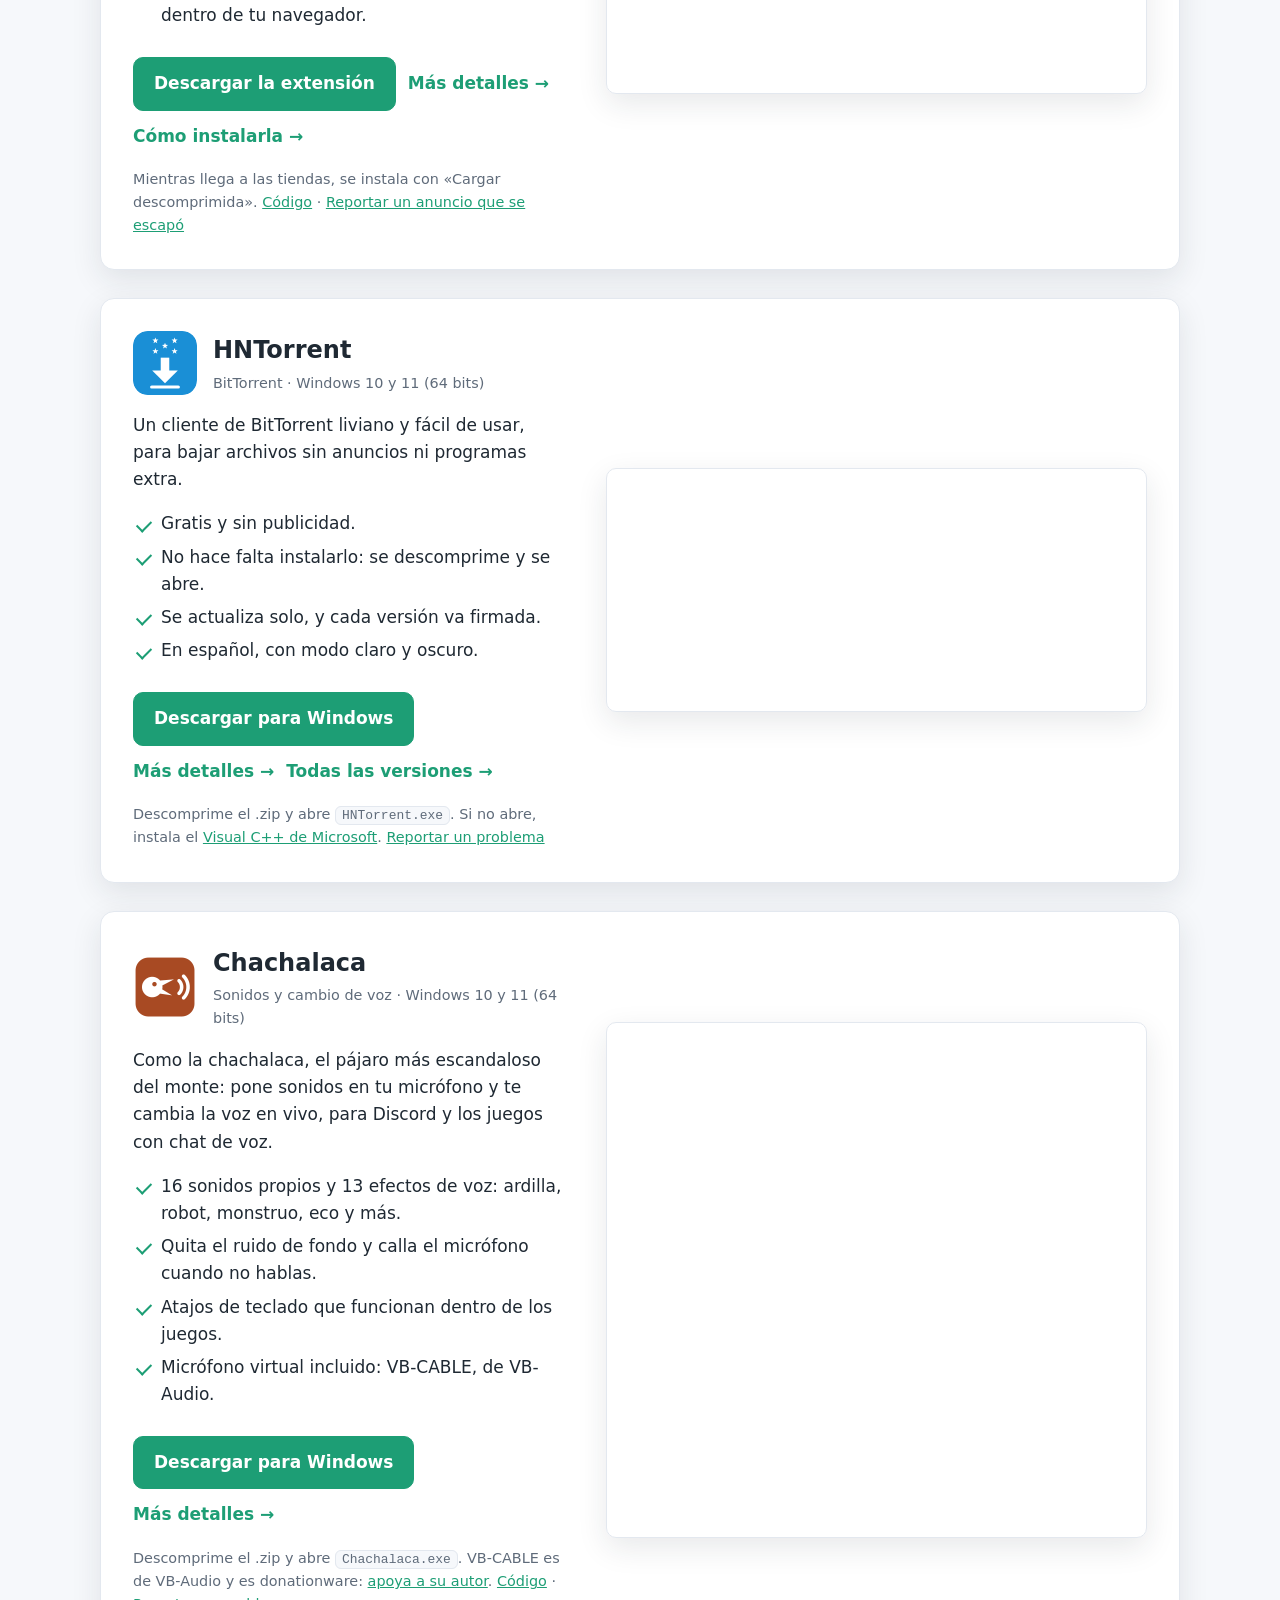
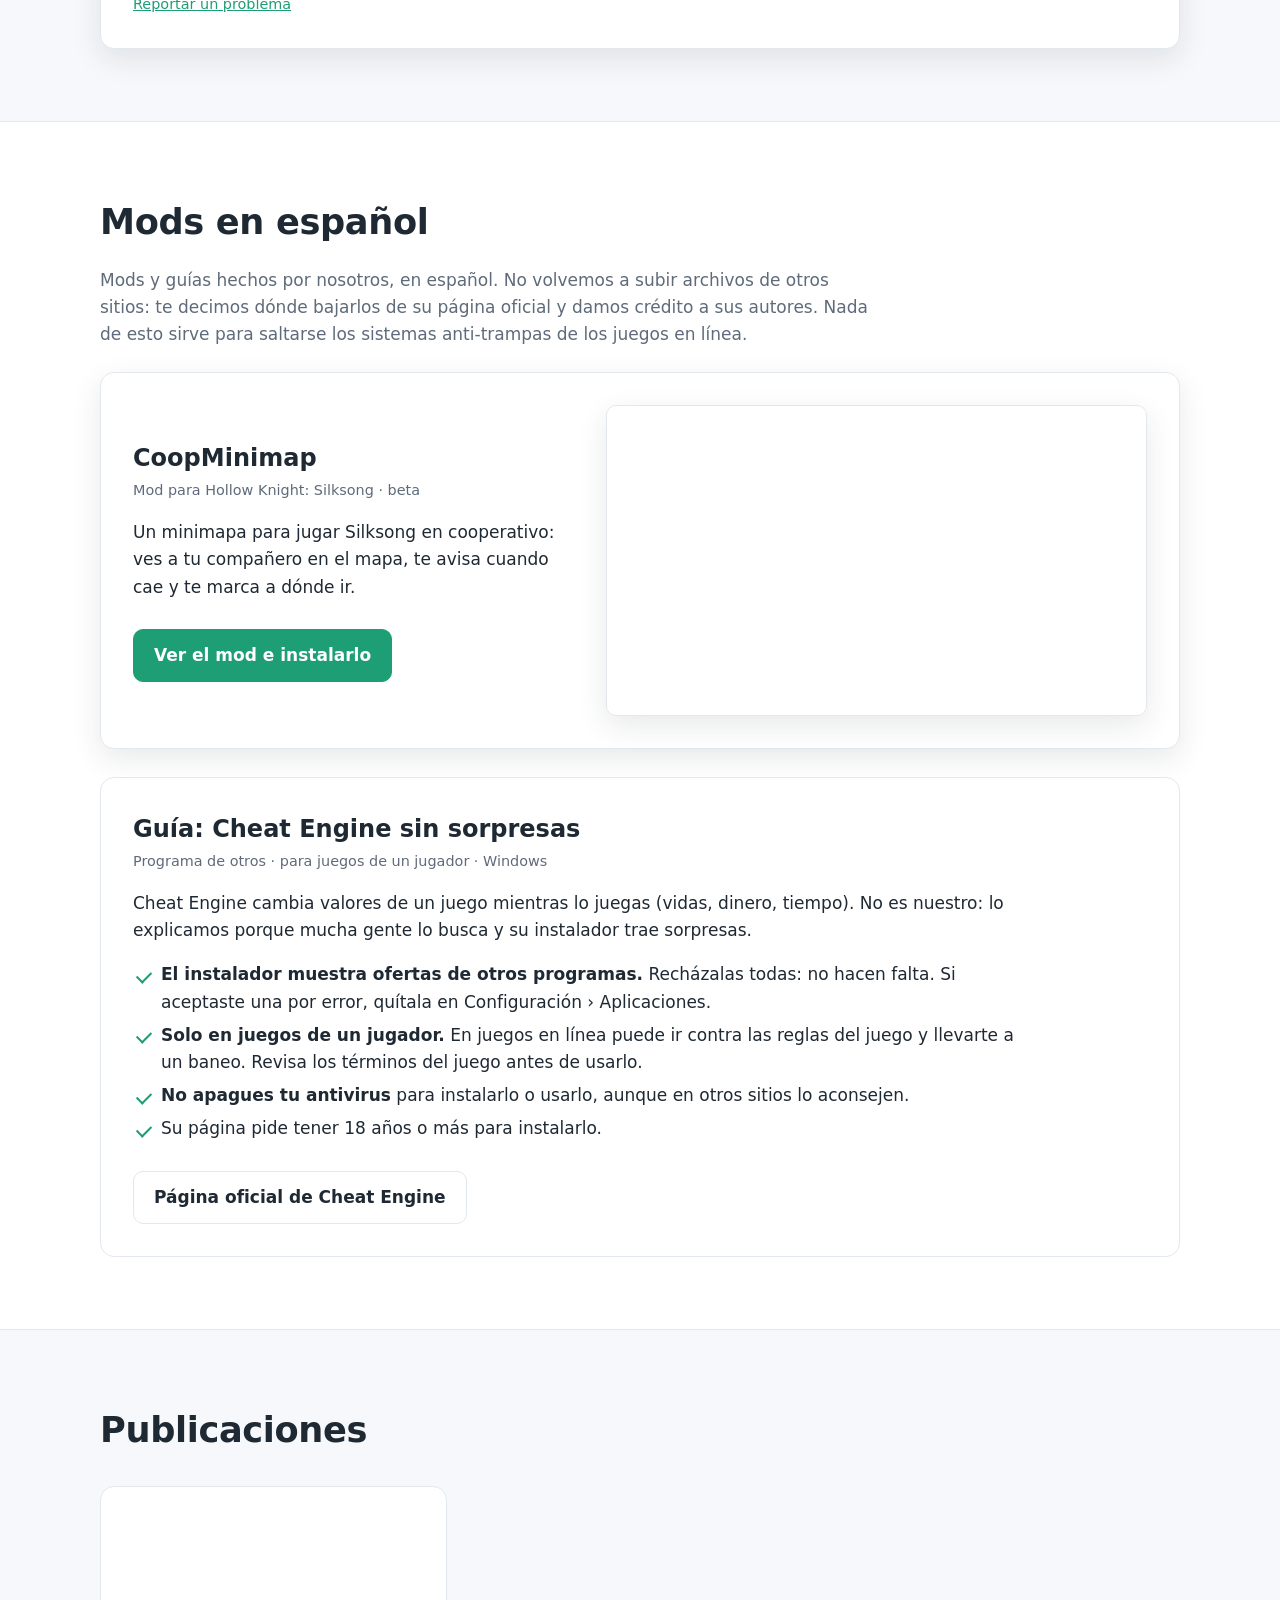
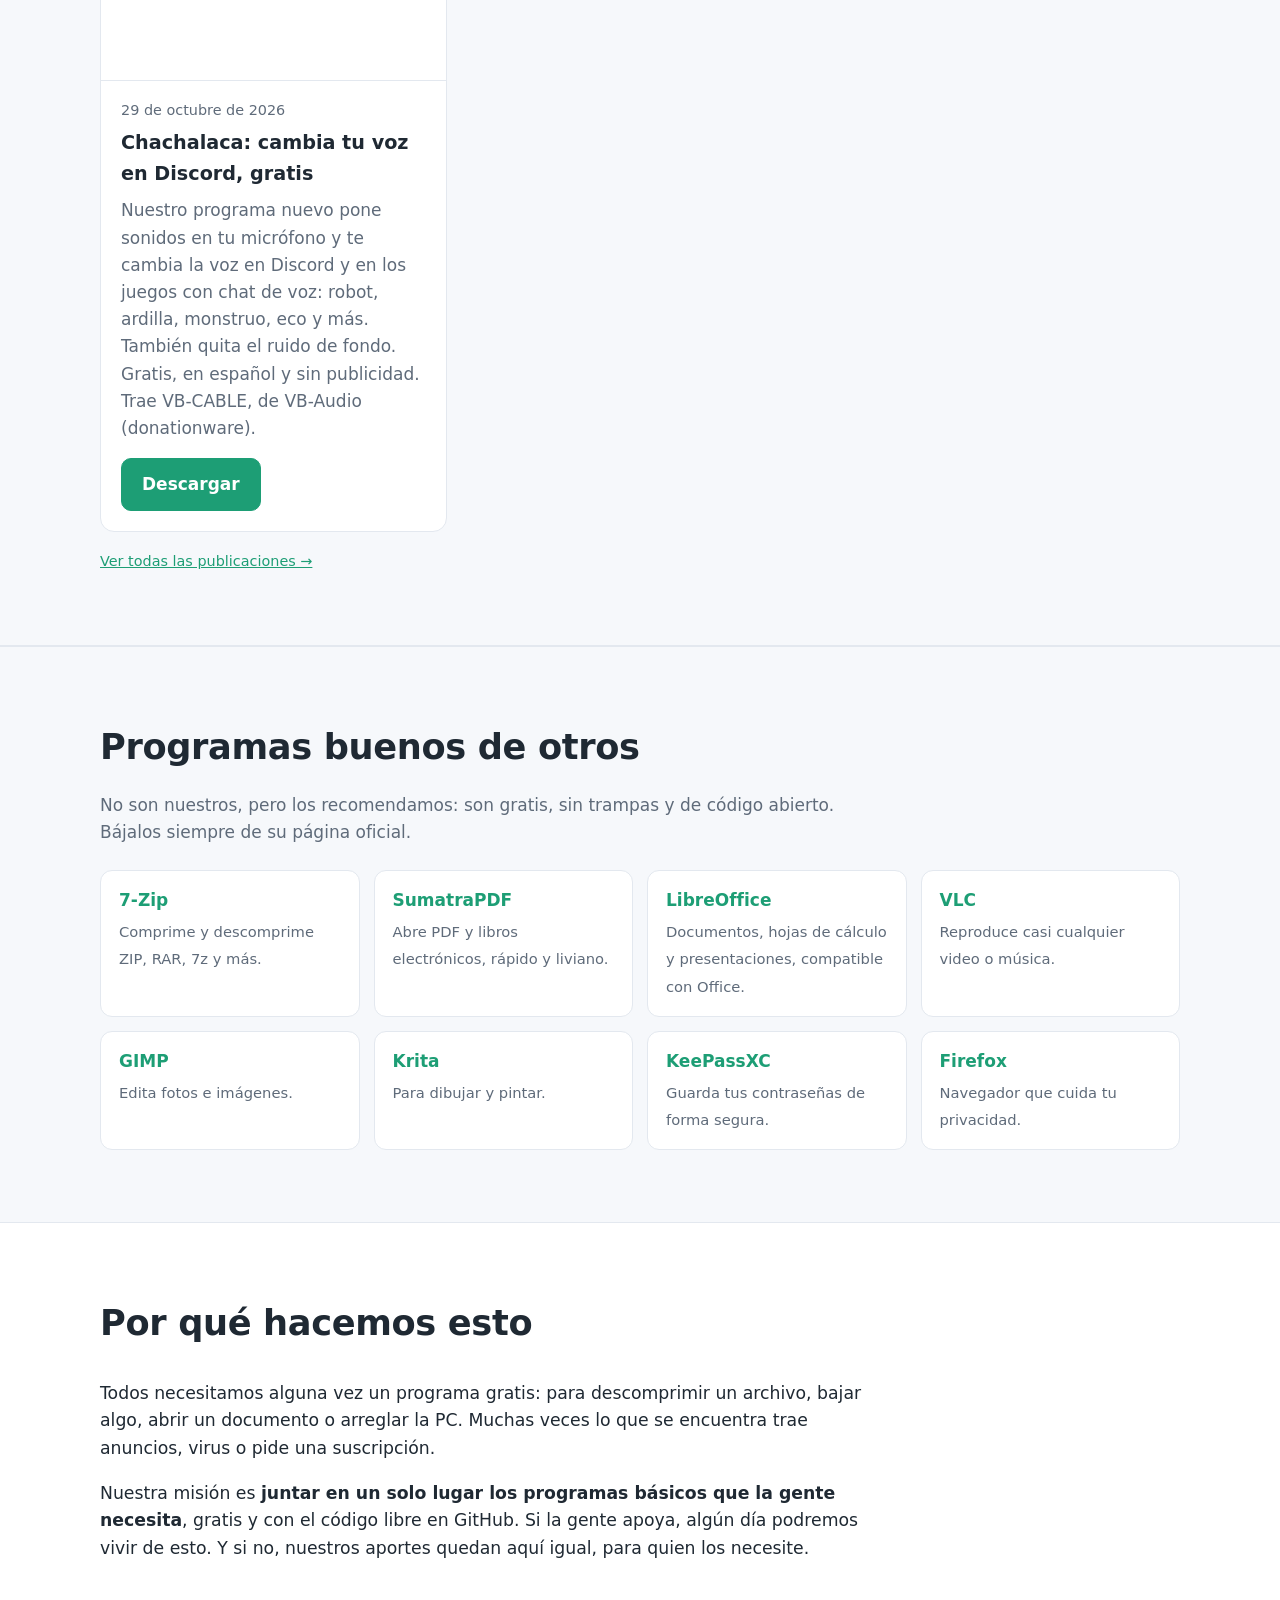
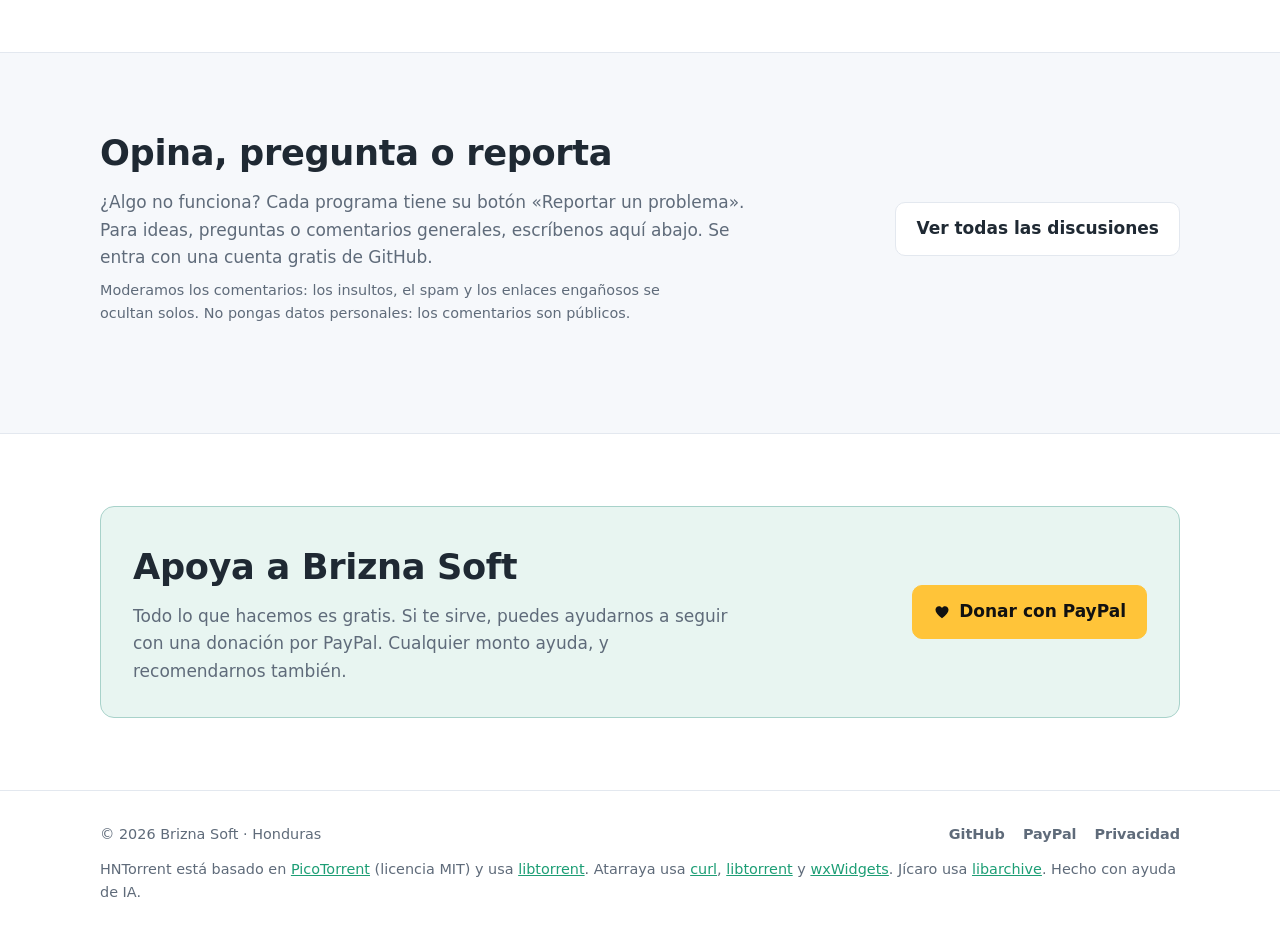
==== commit 51f44558: "Atarraya 0.3.0 en la página: el botón «Descargar este video» - Tarjeta y página de Atarraya: el botó" ====
--- a/index.html
+++ b/index.html
@@ -102,6 +102,7 @@
               <li>Hasta 16 conexiones por archivo, más rápido que el navegador.</li>
               <li>Torrents y enlaces magnet, en el mismo programa.</li>
               <li>Recolector de enlaces: copia o pega muchos y mira el nombre y el tamaño antes de bajar. Recibe Click'n'Load.</li>
+              <li>Botón «Descargar este video» sobre los videos de las páginas. Sin YouTube ni videos protegidos.</li>
               <li>Toma las descargas de Chrome, Edge y Brave. Pausa y sigue después, aunque apagues la PC.</li>
             </ul>
             <div class="botones">
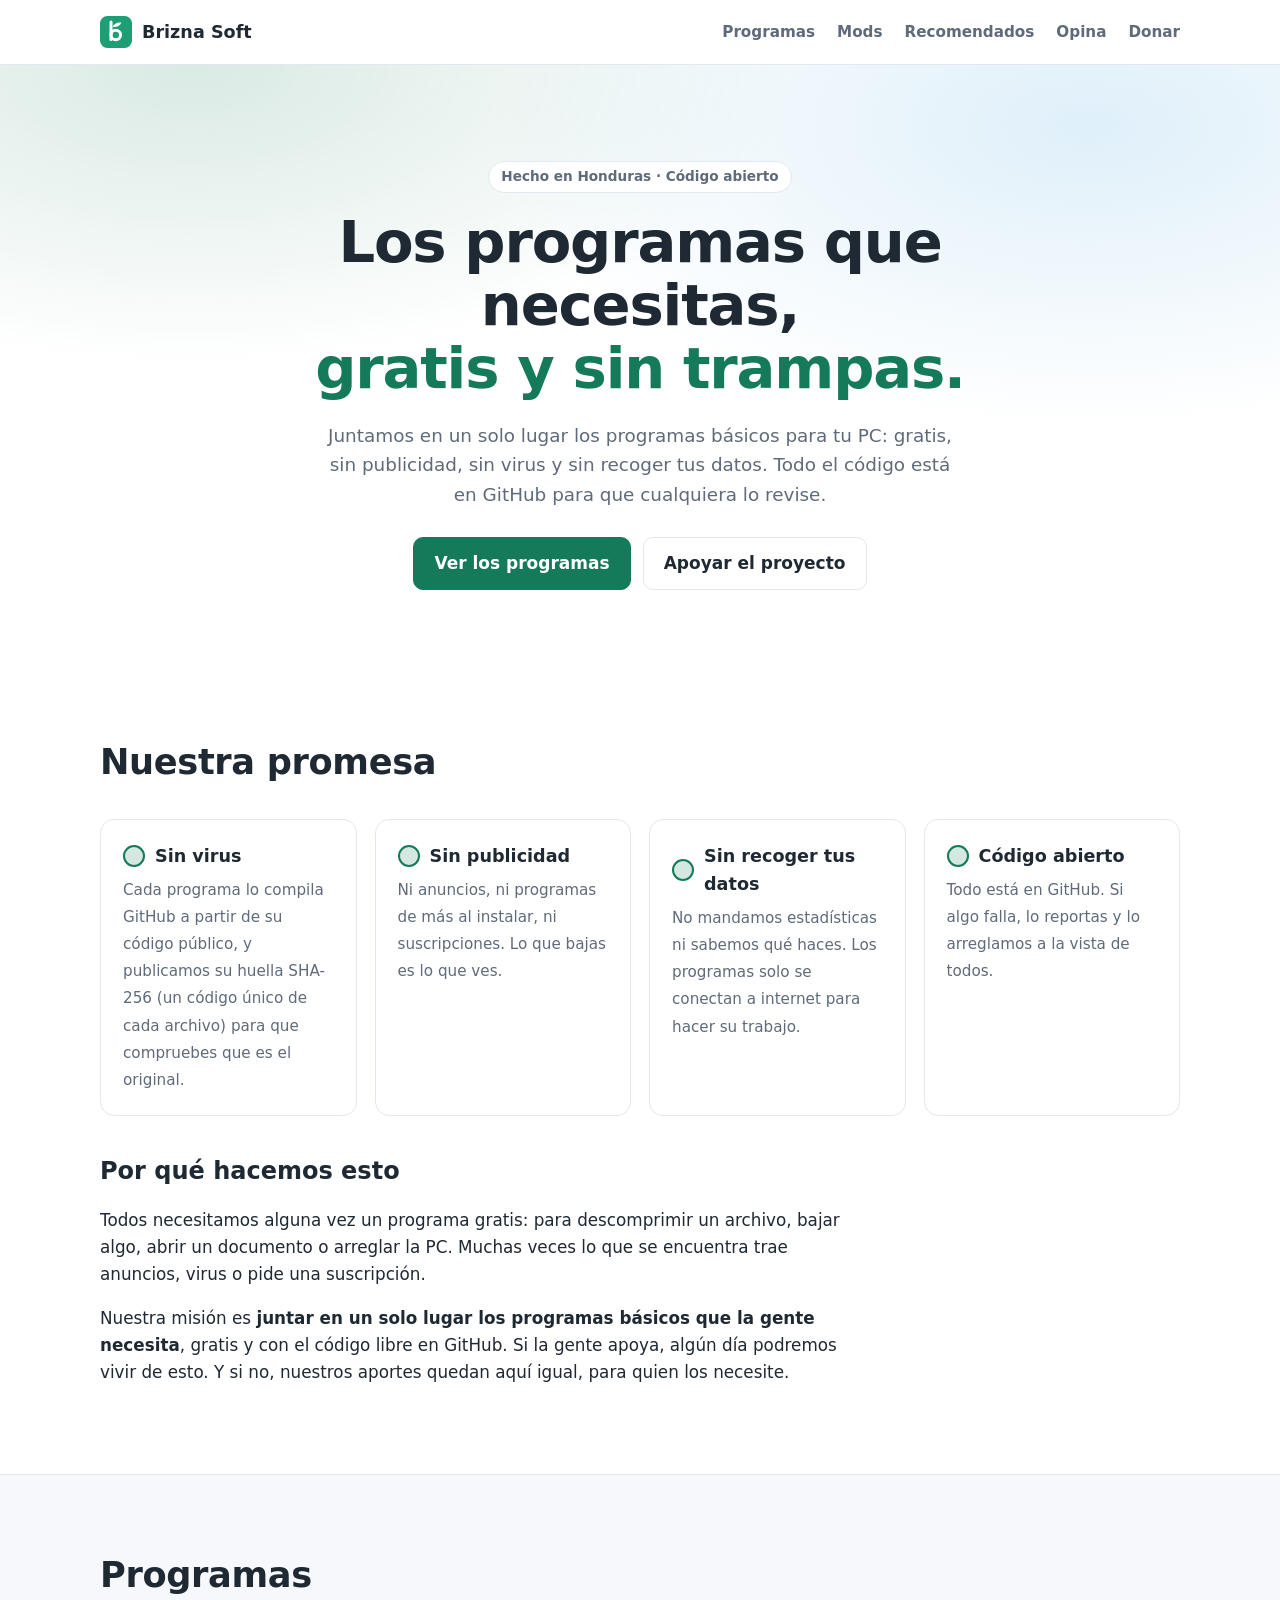
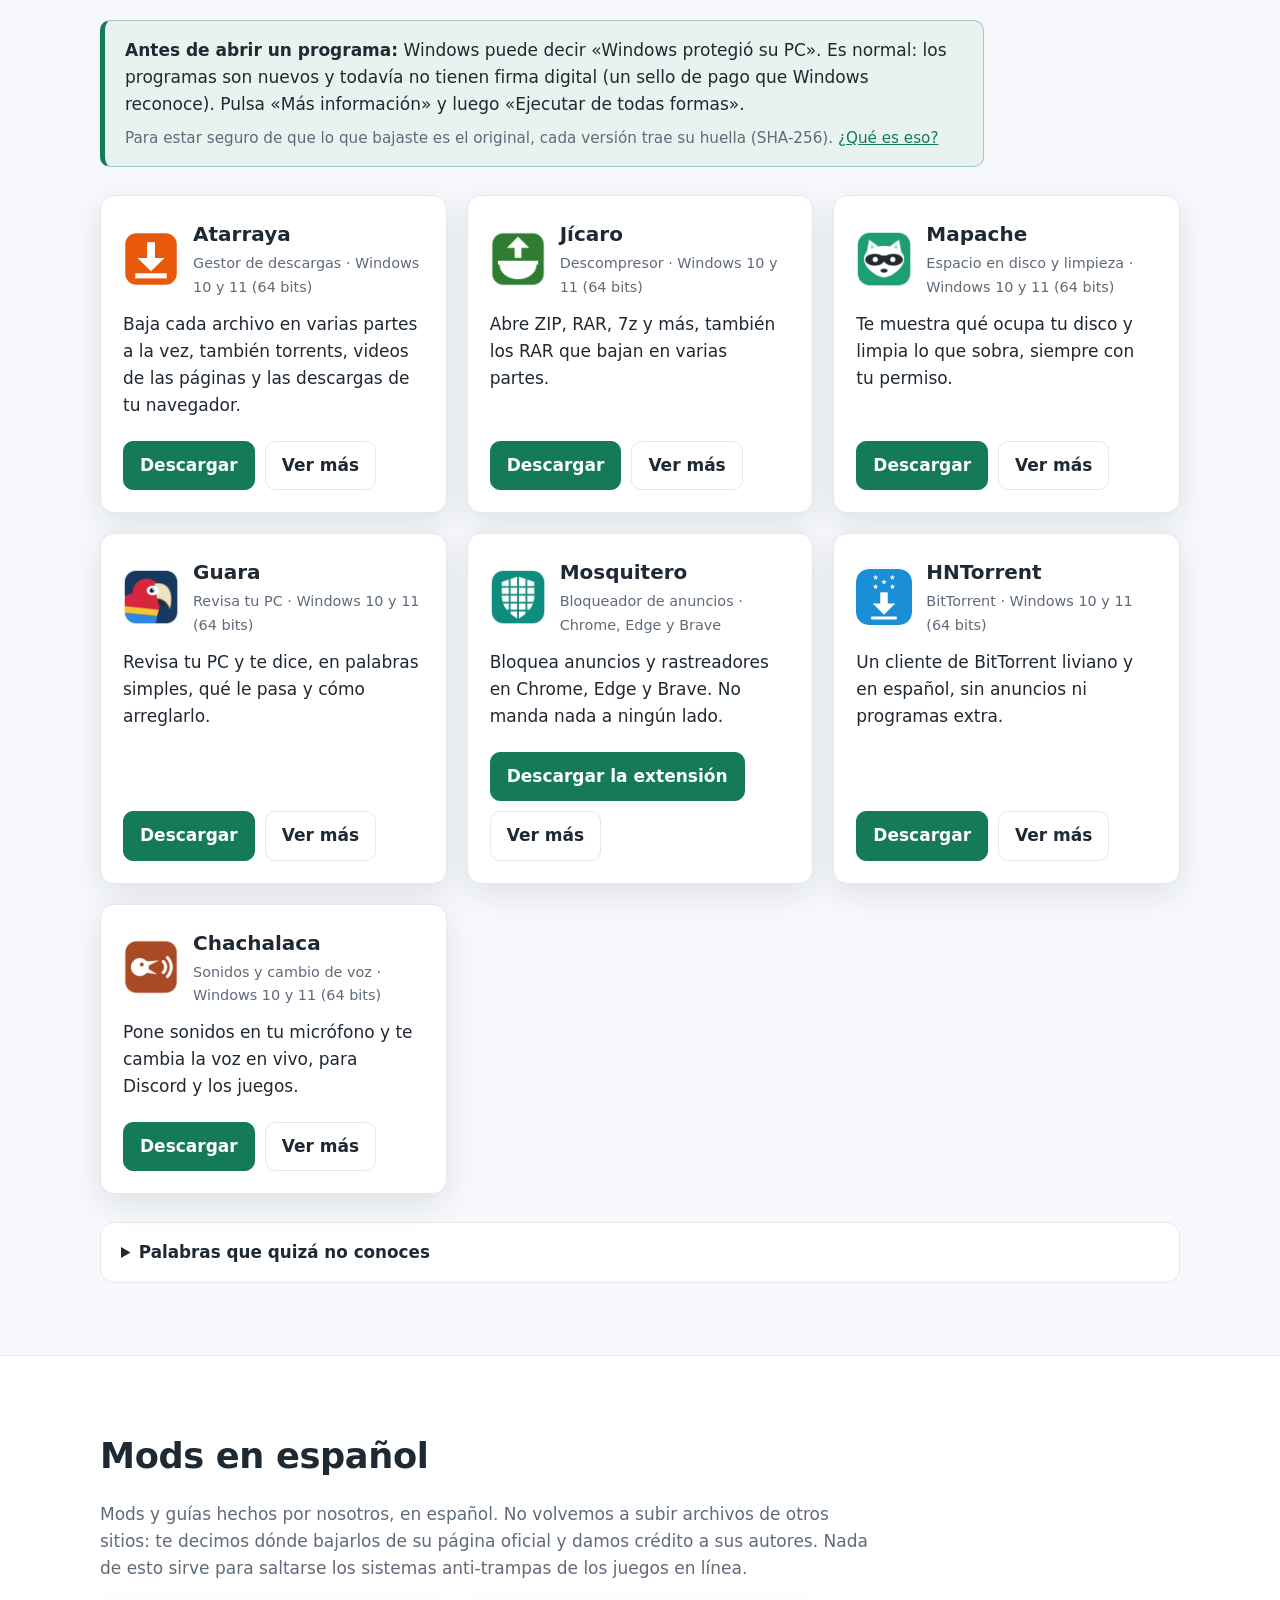
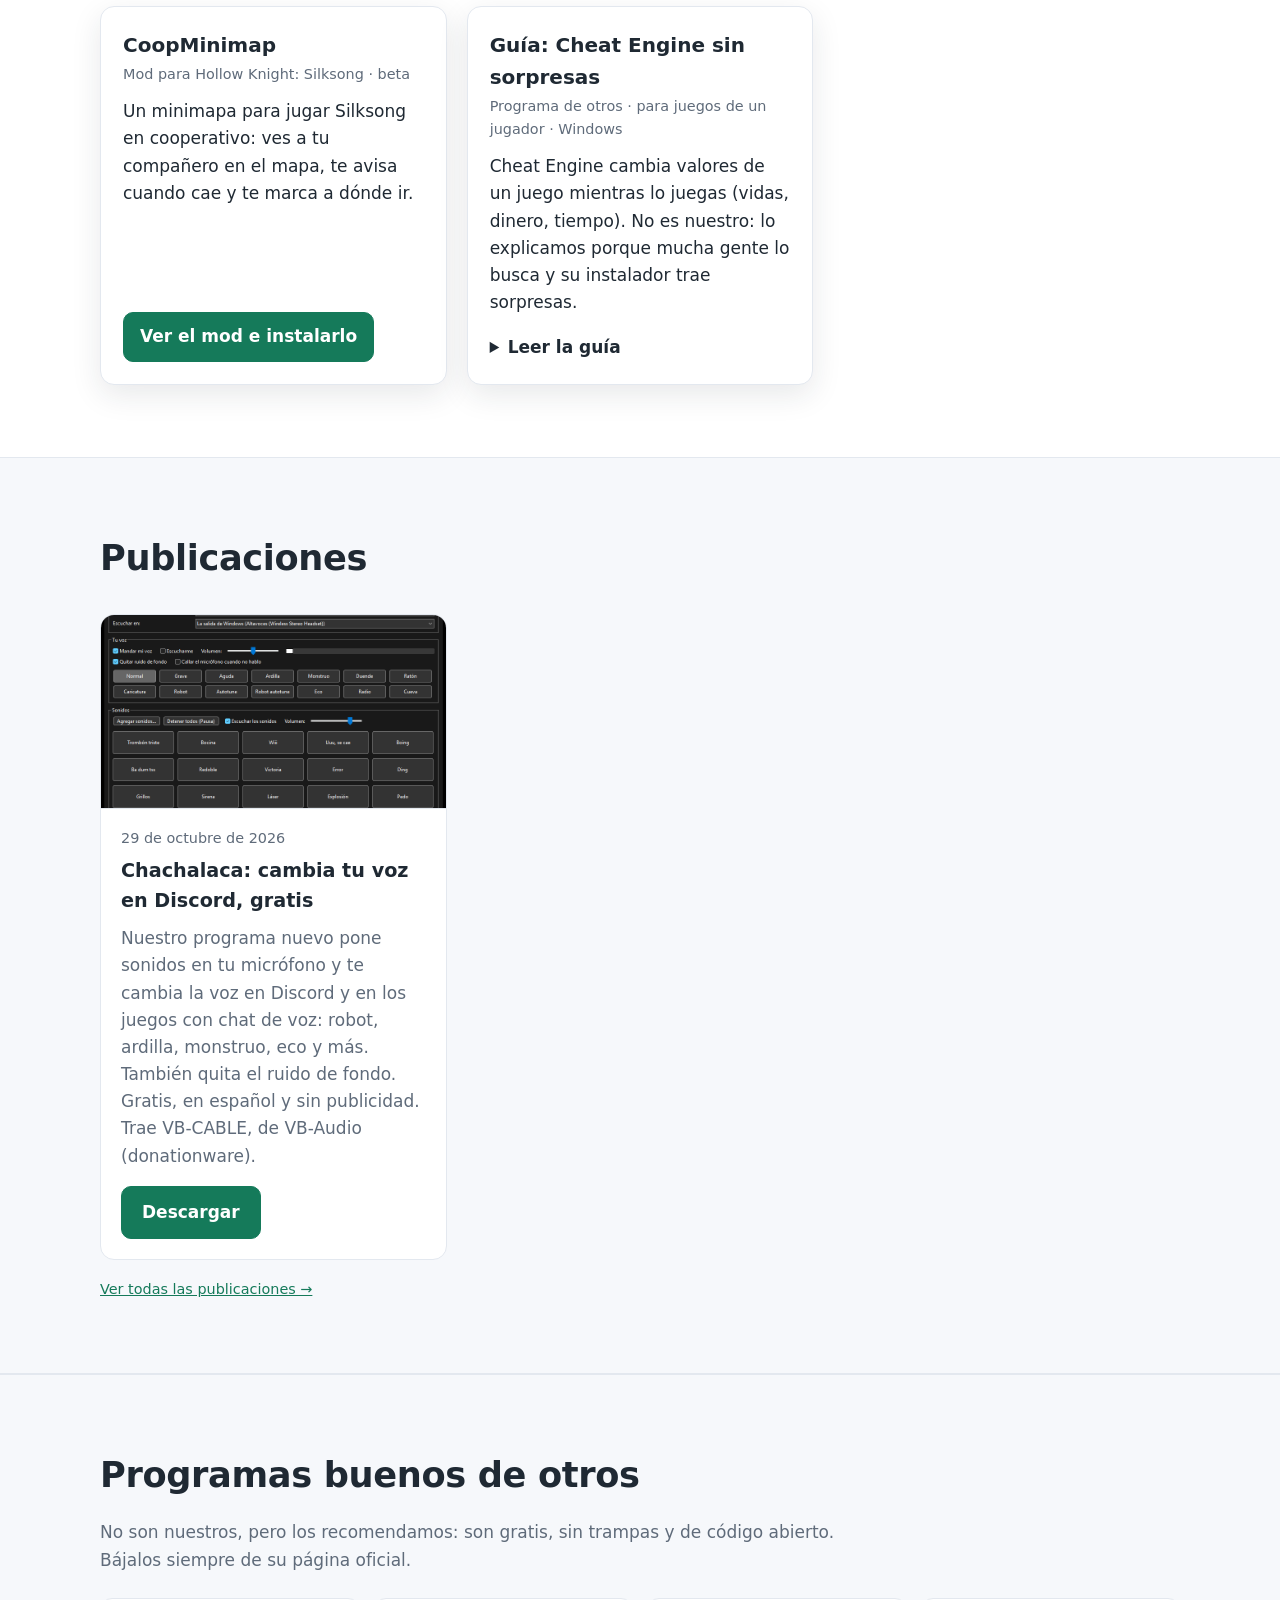
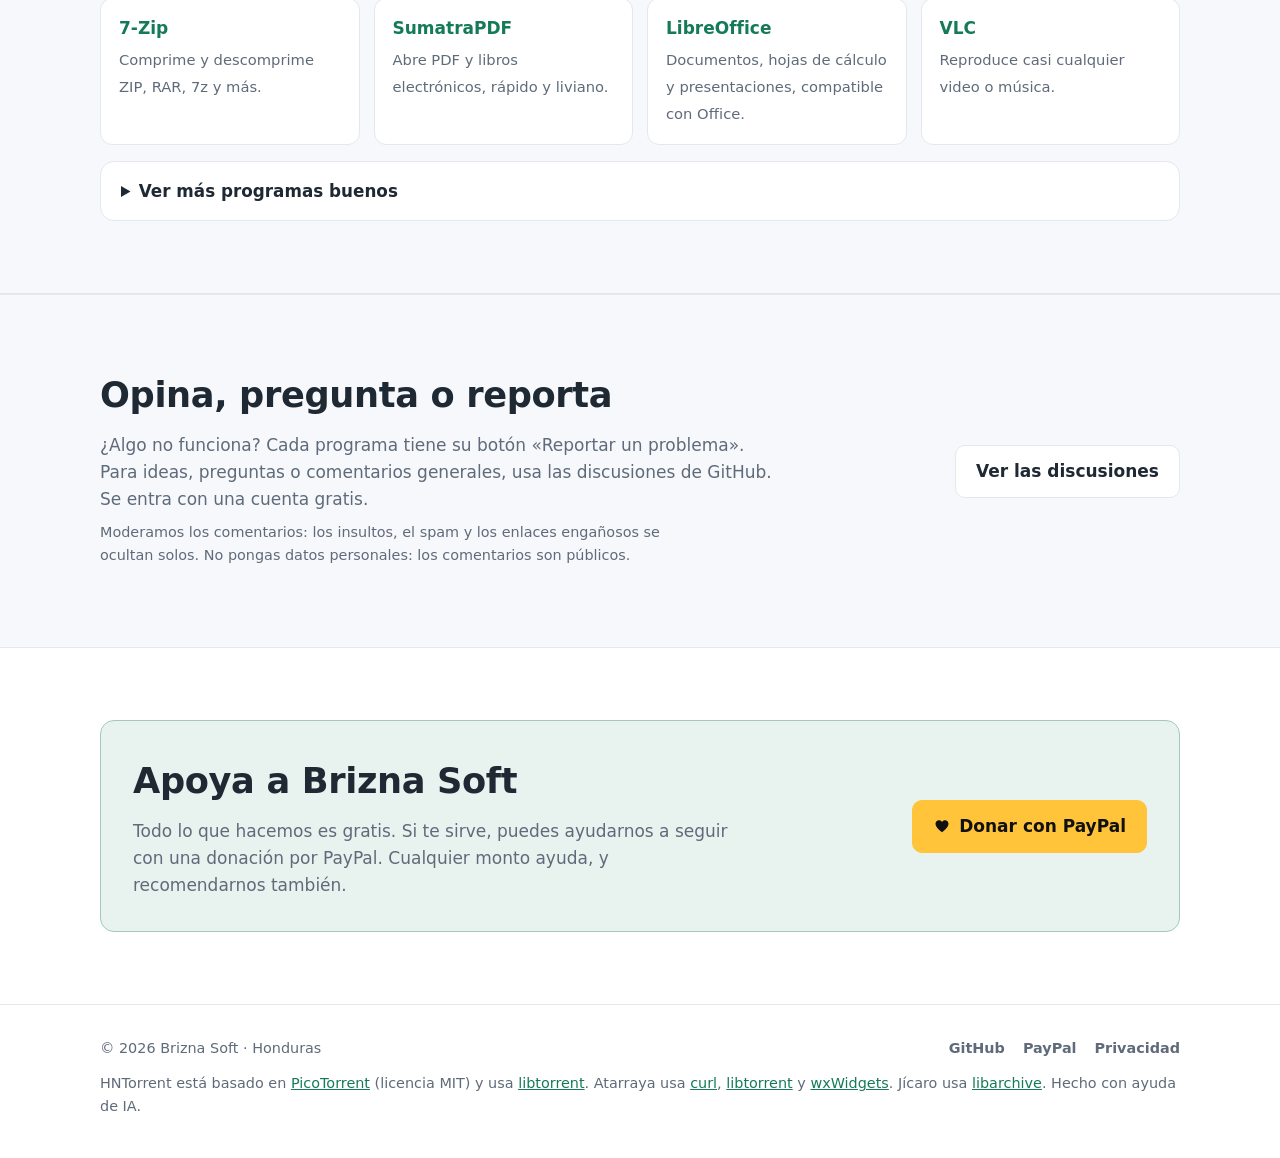
==== commit d0bd2087: "Portada más corta, más clara y con mejor contraste - Contraste: verde más oscuro en modo claro y tex" ====
--- a/index.html
+++ b/index.html
@@ -3,7 +3,7 @@
 <head>
   <meta charset="utf-8">
   <meta name="viewport" content="width=device-width, initial-scale=1">
-  <meta http-equiv="Content-Security-Policy" content="default-src 'self'; script-src 'self' https://giscus.app; style-src 'self' https://giscus.app; img-src 'self' data:; connect-src https://api.github.com; frame-src https://giscus.app; object-src 'none'; base-uri 'self'; form-action 'none'">
+  <meta http-equiv="Content-Security-Policy" content="default-src 'self'; script-src 'self'; style-src 'self'; img-src 'self' data:; connect-src https://api.github.com; object-src 'none'; base-uri 'self'; form-action 'none'">
   <meta name="referrer" content="strict-origin-when-cross-origin">
   <title>Brizna Soft · Programas gratis, sin publicidad</title>
   <meta name="description" content="Brizna Soft junta en un solo lugar los programas básicos que todos necesitamos: gratis, sin publicidad, sin virus y con el código abierto. Baja Atarraya (descargas), HNTorrent y más.">
@@ -66,7 +66,7 @@
         <ul class="promesa">
           <li>
             <strong>Sin virus</strong>
-            <span>Cada programa lo compila GitHub a partir de su código público, y publicamos su huella SHA-256 para que compruebes que es el original.</span>
+            <span>Cada programa lo compila GitHub a partir de su código público, y publicamos su huella SHA-256 (un código único de cada archivo) para que compruebes que es el original.</span>
           </li>
           <li>
             <strong>Sin publicidad</strong>
@@ -81,222 +81,142 @@
             <span>Todo está en GitHub. Si algo falla, lo reportas y lo arreglamos a la vista de todos.</span>
           </li>
         </ul>
+        <div class="mision" id="mision">
+          <h3>Por qué hacemos esto</h3>
+          <p>Todos necesitamos alguna vez un programa gratis: para descomprimir un archivo, bajar algo, abrir un documento o arreglar la PC. Muchas veces lo que se encuentra trae anuncios, virus o pide una suscripción.</p>
+          <p>Nuestra misión es <strong>juntar en un solo lugar los programas básicos que la gente necesita</strong>, gratis y con el código libre en GitHub. Si la gente apoya, algún día podremos vivir de esto. Y si no, nuestros aportes quedan aquí igual, para quien los necesite.</p>
+        </div>
       </div>
     </section>
 
     <section id="programas" class="seccion alterna">
       <div class="contenedor">
         <h2>Programas</h2>
-
-        <article id="atarraya" class="programa" data-repo="Brizna-Soft/atarraya" data-zip="^Atarraya-\d+\.\d+\.\d+-x64\.zip$">
-          <div class="programa-info">
-            <div class="programa-titulo">
-              <img src="img/atarraya.svg" alt="" width="64" height="64">
+        <div class="aviso-windows">
+          <p><strong>Antes de abrir un programa:</strong> Windows puede decir «Windows protegió su PC». Es normal: los programas son nuevos y todavía no tienen firma digital (un sello de pago que Windows reconoce). Pulsa «Más información» y luego «Ejecutar de todas formas».</p>
+          <p>Para estar seguro de que lo que bajaste es el original, cada versión trae su huella (SHA-256). <a href="#palabras">¿Qué es eso?</a></p>
+        </div>
+        <div class="rejilla">
+          <article class="mini" data-repo="Brizna-Soft/atarraya" data-zip="^Atarraya-\d+\.\d+\.\d+-x64\.zip$">
+            <div class="mini-titulo">
+              <img src="img/atarraya.svg" alt="" width="56" height="56">
               <div>
                 <h3>Atarraya</h3>
                 <p class="version" data-version data-tipo="Gestor de descargas">Gestor de descargas · Windows 10 y 11 (64 bits)</p>
               </div>
             </div>
-            <p>Como la atarraya que se lanza y atrapa muchos peces de una vez: baja cada archivo en varias partes a la vez, también torrents, y las descargas de tu navegador.</p>
-            <ul class="lista">
-              <li>Hasta 16 conexiones por archivo, más rápido que el navegador.</li>
-              <li>Torrents y enlaces magnet, en el mismo programa.</li>
-              <li>Recolector de enlaces: copia o pega muchos y mira el nombre y el tamaño antes de bajar. Recibe Click'n'Load.</li>
-              <li>Botón «Descargar este video» sobre los videos de las páginas. Sin YouTube ni videos protegidos.</li>
-              <li>Toma las descargas de Chrome, Edge y Brave. Pausa y sigue después, aunque apagues la PC.</li>
-            </ul>
-            <div class="botones">
-              <a class="boton principal" data-descargar href="https://github.com/Brizna-Soft/atarraya/releases/latest">Descargar para Windows</a>
-              <a class="enlace" href="programas/atarraya/">Más detalles →</a>
-              <a class="enlace" href="https://github.com/Brizna-Soft/atarraya#conectar-con-el-navegador">Cómo conectarlo al navegador →</a>
-            </div>
-            <p class="nota">Descomprime el .zip y abre <code>Atarraya.exe</code>. <a href="https://github.com/Brizna-Soft/atarraya">Código</a> · <a href="https://github.com/Brizna-Soft/atarraya/issues/new/choose">Reportar un problema</a></p>
-          </div>
-          <figure class="programa-captura">
-            <img src="img/atarraya-captura.png" width="1180" height="640" loading="lazy"
-                 alt="Ventana de Atarraya bajando la imagen de Debian por torrent, con cinco videos de Internet Archive ya terminados">
-          </figure>
-        </article>
-
-        <!--JICARO-->
-        <article id="jicaro" class="programa" data-repo="Brizna-Soft/jicaro" data-zip="^Jicaro-\d+\.\d+\.\d+-x64\.zip$">
-          <div class="programa-info">
-            <div class="programa-titulo">
-              <img src="img/jicaro.png" alt="" width="64" height="64">
+            <p>Baja cada archivo en varias partes a la vez, también torrents, videos de las páginas y las descargas de tu navegador.</p>
+            <div class="botones">
+              <a class="boton principal" data-descargar href="https://github.com/Brizna-Soft/atarraya/releases/latest">Descargar</a>
+              <a class="boton" href="programas/atarraya/">Ver más</a>
+            </div>
+          </article>
+          <article class="mini" data-repo="Brizna-Soft/jicaro" data-zip="^Jicaro-\d+\.\d+\.\d+-x64\.zip$">
+            <div class="mini-titulo">
+              <img src="img/jicaro.png" alt="" width="56" height="56">
               <div>
                 <h3>Jícaro</h3>
                 <p class="version" data-version data-tipo="Descompresor">Descompresor · Windows 10 y 11 (64 bits)</p>
               </div>
             </div>
-            <p>Como el jícaro, el fruto hondureño que sirve de vasija: guarda y saca lo que traen tus archivos ZIP, RAR y 7z, también los RAR que bajan en varias partes.</p>
-            <ul class="lista">
-              <li>Abre ZIP, RAR, 7z, ISO, TAR y más. Los ZIP con contraseña también.</li>
-              <li>Junta los RAR en varias partes (.part01.rar...) y te dice si falta alguna.</li>
-              <li>Nunca escribe fuera de la carpeta que eliges y frena los archivos tramposos.</li>
-              <li>«Extraer aquí» en el clic derecho, si lo activas en Ajustes.</li>
-            </ul>
-            <div class="botones">
-              <a class="boton principal" data-descargar href="https://github.com/Brizna-Soft/jicaro/releases/latest">Descargar para Windows</a>
-              <a class="enlace" href="programas/jicaro/">Más detalles →</a>
-            </div>
-            <p class="nota">Descomprime el .zip y abre <code>Jicaro.exe</code>. <a href="https://github.com/Brizna-Soft/jicaro">Código</a> · <a href="https://github.com/Brizna-Soft/jicaro/issues/new/choose">Reportar un problema</a></p>
-          </div>
-          <figure class="programa-captura">
-            <img src="img/jicaro-captura.png" width="980" height="600" loading="lazy"
-                 alt="Ventana de Jícaro mostrando lo que trae un ZIP, listo para extraer">
-          </figure>
-        </article>
-        <!--/JICARO-->
-
-        <!--MAPACHE-->
-        <article id="mapache" class="programa" data-repo="Brizna-Soft/mapache" data-zip="^Mapache-\d+\.\d+\.\d+-x64\.zip$">
-          <div class="programa-info">
-            <div class="programa-titulo">
-              <img src="img/mapache.png" alt="" width="64" height="64">
+            <p>Abre ZIP, RAR, 7z y más, también los RAR que bajan en varias partes.</p>
+            <div class="botones">
+              <a class="boton principal" data-descargar href="https://github.com/Brizna-Soft/jicaro/releases/latest">Descargar</a>
+              <a class="boton" href="programas/jicaro/">Ver más</a>
+            </div>
+          </article>
+          <article class="mini" data-repo="Brizna-Soft/mapache" data-zip="^Mapache-\d+\.\d+\.\d+-x64\.zip$">
+            <div class="mini-titulo">
+              <img src="img/mapache.png" alt="" width="56" height="56">
               <div>
                 <h3>Mapache</h3>
                 <p class="version" data-version data-tipo="Espacio en disco y limpieza">Espacio en disco y limpieza · Windows 10 y 11 (64 bits)</p>
               </div>
             </div>
-            <p>Como el mapache que revuelve todo hasta encontrar lo que sobra: te muestra qué ocupa tu disco y limpia lo que no sirve, sin tocar lo importante.</p>
-            <ul class="lista">
-              <li>Lee todo el disco en segundos y lo muestra en un mapa de colores.</li>
-              <li>Los archivos más grandes y el espacio por tipo: videos, fotos, juegos...</li>
-              <li>Limpieza segura de temporales viejos, informes de errores y cachés. Siempre pregunta antes.</li>
-              <li>Lo que eliges quitar va a la Papelera, para que puedas recuperarlo.</li>
-            </ul>
-            <div class="botones">
-              <a class="boton principal" data-descargar href="https://github.com/Brizna-Soft/mapache/releases/latest">Descargar para Windows</a>
-              <a class="enlace" href="programas/mapache/">Más detalles →</a>
-            </div>
-            <p class="nota">Descomprime el .zip y abre <code>Mapache.exe</code>. <a href="https://github.com/Brizna-Soft/mapache">Código</a> · <a href="https://github.com/Brizna-Soft/mapache/issues/new/choose">Reportar un problema</a></p>
-          </div>
-          <figure class="programa-captura">
-            <img src="img/mapache-captura.png" width="1000" height="620" loading="lazy"
-                 alt="Mapa de colores de Mapache: cada rectángulo es una carpeta, más grande cuanto más ocupa">
-          </figure>
-        </article>
-        <!--/MAPACHE-->
-
-        <!--GUARA-->
-        <article id="guara" class="programa" data-repo="Brizna-Soft/guara" data-zip="^Guara-\d+\.\d+\.\d+-x64\.zip$">
-          <div class="programa-info">
-            <div class="programa-titulo">
-              <img src="img/guara.png" alt="" width="64" height="64">
+            <p>Te muestra qué ocupa tu disco y limpia lo que sobra, siempre con tu permiso.</p>
+            <div class="botones">
+              <a class="boton principal" data-descargar href="https://github.com/Brizna-Soft/mapache/releases/latest">Descargar</a>
+              <a class="boton" href="programas/mapache/">Ver más</a>
+            </div>
+          </article>
+          <article class="mini" data-repo="Brizna-Soft/guara" data-zip="^Guara-\d+\.\d+\.\d+-x64\.zip$">
+            <div class="mini-titulo">
+              <img src="img/guara.png" alt="" width="56" height="56">
               <div>
                 <h3>Guara</h3>
                 <p class="version" data-version data-tipo="Revisa tu PC">Revisa tu PC · Windows 10 y 11 (64 bits)</p>
               </div>
             </div>
-            <p>Como la guara roja, nuestra ave nacional, que todo lo ve y todo lo cuenta: revisa tu PC y te explica en palabras sencillas qué tiene y qué hacer.</p>
-            <ul class="lista">
-              <li>Disco, memoria, procesador, tarjeta gráfica, batería y aparatos con problemas.</li>
-              <li>Avisa de pantallas azules y apagados inesperados.</li>
-              <li>Buscador de soluciones con pasos seguros y enlaces oficiales de Microsoft.</li>
-              <li>Solo lee: no cambia nada. Su informe para pedir ayuda no lleva tus datos.</li>
-            </ul>
-            <div class="botones">
-              <a class="boton principal" data-descargar href="https://github.com/Brizna-Soft/guara/releases/latest">Descargar para Windows</a>
-              <a class="enlace" href="programas/guara/">Más detalles →</a>
-            </div>
-            <p class="nota">Descomprime el .zip y abre <code>Guara.exe</code>. <a href="https://github.com/Brizna-Soft/guara">Código</a> · <a href="https://github.com/Brizna-Soft/guara/issues/new/choose">Reportar un problema</a></p>
-          </div>
-          <figure class="programa-captura">
-            <img src="img/guara-captura.png" width="1000" height="620" loading="lazy"
-                 alt="Buscador de soluciones de Guara con los pasos para cuando la PC está lenta">
-          </figure>
-        </article>
-        <!--/GUARA-->
-
-        <!--MOSQUITERO-->
-        <article id="mosquitero" class="programa" data-repo="Brizna-Soft/mosquitero" data-zip="^Mosquitero-\d+\.\d+\.\d+-chrome\.zip$">
-          <div class="programa-info">
-            <div class="programa-titulo">
-              <img src="img/mosquitero.png" alt="" width="64" height="64">
+            <p>Revisa tu PC y te dice, en palabras simples, qué le pasa y cómo arreglarlo.</p>
+            <div class="botones">
+              <a class="boton principal" data-descargar href="https://github.com/Brizna-Soft/guara/releases/latest">Descargar</a>
+              <a class="boton" href="programas/guara/">Ver más</a>
+            </div>
+          </article>
+          <article class="mini" data-repo="Brizna-Soft/mosquitero" data-zip="^Mosquitero-\d+\.\d+\.\d+-chrome\.zip$">
+            <div class="mini-titulo">
+              <img src="img/mosquitero.png" alt="" width="56" height="56">
               <div>
                 <h3>Mosquitero</h3>
                 <p class="version" data-version data-tipo="Bloqueador de anuncios">Bloqueador de anuncios · Chrome, Edge y Brave</p>
               </div>
             </div>
-            <p>Como el mosquitero que deja afuera a los zancudos: bloquea los anuncios y los rastreadores, para que las páginas carguen más rápido y nadie te siga.</p>
-            <ul class="lista">
-              <li>Usa las listas EasyList, EasyPrivacy y EasyList en español.</li>
-              <li>Oculta los huecos que dejan los anuncios.</li>
-              <li>Un clic para apagarlo en un sitio que no funcione bien.</li>
-              <li>No manda nada a ningún lado: todo pasa dentro de tu navegador.</li>
-            </ul>
+            <p>Bloquea anuncios y rastreadores en Chrome, Edge y Brave. No manda nada a ningún lado.</p>
             <div class="botones">
               <a class="boton principal" data-descargar href="https://github.com/Brizna-Soft/mosquitero/releases/latest">Descargar la extensión</a>
-              <a class="enlace" href="programas/mosquitero/">Más detalles →</a>
-              <a class="enlace" href="https://github.com/Brizna-Soft/mosquitero#readme">Cómo instalarla →</a>
-            </div>
-            <p class="nota">Mientras llega a las tiendas, se instala con «Cargar descomprimida». <a href="https://github.com/Brizna-Soft/mosquitero">Código</a> · <a href="https://github.com/Brizna-Soft/mosquitero/issues/new/choose">Reportar un anuncio que se escapó</a></p>
-          </div>
-          <figure class="programa-captura">
-            <img src="img/mosquitero-captura.png" width="1000" height="620" loading="lazy"
-                 alt="Ventanita de Mosquitero con el contador de anuncios y rastreadores bloqueados">
-          </figure>
-        </article>
-        <!--/MOSQUITERO-->
-
-        <article id="hntorrent" class="programa" data-repo="Brizna-Soft/hntorrent-descargas" data-zip="^HNTorrent-\d+\.\d+\.\d+-x64\.zip$">
-          <div class="programa-info">
-            <div class="programa-titulo">
-              <img src="img/hntorrent.svg" alt="" width="64" height="64">
+              <a class="boton" href="programas/mosquitero/">Ver más</a>
+            </div>
+          </article>
+          <article class="mini" data-repo="Brizna-Soft/hntorrent-descargas" data-zip="^HNTorrent-\d+\.\d+\.\d+-x64\.zip$">
+            <div class="mini-titulo">
+              <img src="img/hntorrent.svg" alt="" width="56" height="56">
               <div>
                 <h3>HNTorrent</h3>
                 <p class="version" data-version data-tipo="BitTorrent">BitTorrent · Windows 10 y 11 (64 bits)</p>
               </div>
             </div>
-            <p>Un cliente de BitTorrent liviano y fácil de usar, para bajar archivos sin anuncios ni programas extra.</p>
-            <ul class="lista">
-              <li>Gratis y sin publicidad.</li>
-              <li>No hace falta instalarlo: se descomprime y se abre.</li>
-              <li>Se actualiza solo, y cada versión va firmada.</li>
-              <li>En español, con modo claro y oscuro.</li>
-            </ul>
-            <div class="botones">
-              <a class="boton principal" data-descargar href="https://github.com/Brizna-Soft/hntorrent-descargas/releases/latest">Descargar para Windows</a>
-              <a class="enlace" href="programas/hntorrent/">Más detalles →</a>
-              <a class="enlace" href="https://github.com/Brizna-Soft/hntorrent-descargas/releases">Todas las versiones →</a>
-            </div>
-            <p class="nota">Descomprime el .zip y abre <code>HNTorrent.exe</code>. Si no abre, instala el <a href="https://aka.ms/vs/17/release/vc_redist.x64.exe">Visual C++ de Microsoft</a>. <a href="https://github.com/Brizna-Soft/hntorrent-descargas/issues/new/choose">Reportar un problema</a></p>
-          </div>
-          <figure class="programa-captura">
-            <img src="img/hntorrent-captura.png" width="984" height="442" loading="lazy"
-                 alt="Ventana de HNTorrent con tres descargas: una completa, una a la mitad y una en pausa">
-          </figure>
-        </article>
-
-        <!--CHACHALACA-->
-        <article id="chachalaca" class="programa" data-repo="Brizna-Soft/chachalaca" data-zip="^Chachalaca-\d+\.\d+\.\d+-x64\.zip$">
-          <div class="programa-info">
-            <div class="programa-titulo">
-              <img src="img/chachalaca.png" alt="" width="64" height="64">
+            <p>Un cliente de BitTorrent liviano y en español, sin anuncios ni programas extra.</p>
+            <div class="botones">
+              <a class="boton principal" data-descargar href="https://github.com/Brizna-Soft/hntorrent-descargas/releases/latest">Descargar</a>
+              <a class="boton" href="programas/hntorrent/">Ver más</a>
+            </div>
+          </article>
+          <article class="mini" data-repo="Brizna-Soft/chachalaca" data-zip="^Chachalaca-\d+\.\d+\.\d+-x64\.zip$">
+            <div class="mini-titulo">
+              <img src="img/chachalaca.png" alt="" width="56" height="56">
               <div>
                 <h3>Chachalaca</h3>
                 <p class="version" data-version data-tipo="Sonidos y cambio de voz">Sonidos y cambio de voz · Windows 10 y 11 (64 bits)</p>
               </div>
             </div>
-            <p>Como la chachalaca, el pájaro más escandaloso del monte: pone sonidos en tu micrófono y te cambia la voz en vivo, para Discord y los juegos con chat de voz.</p>
-            <ul class="lista">
-              <li>16 sonidos propios y 13 efectos de voz: ardilla, robot, monstruo, eco y más.</li>
-              <li>Quita el ruido de fondo y calla el micrófono cuando no hablas.</li>
-              <li>Atajos de teclado que funcionan dentro de los juegos.</li>
-              <li>Micrófono virtual incluido: VB-CABLE, de VB-Audio.</li>
-            </ul>
-            <div class="botones">
-              <a class="boton principal" data-descargar href="https://github.com/Brizna-Soft/chachalaca/releases/latest">Descargar para Windows</a>
-              <a class="enlace" href="programas/chachalaca/">Más detalles →</a>
-            </div>
-            <p class="nota">Descomprime el .zip y abre <code>Chachalaca.exe</code>. VB-CABLE es de VB-Audio y es donationware: <a href="https://vb-audio.com/Cable/">apoya a su autor</a>. <a href="https://github.com/Brizna-Soft/chachalaca">Código</a> · <a href="https://github.com/Brizna-Soft/chachalaca/issues/new/choose">Reportar un problema</a></p>
-          </div>
-          <figure class="programa-captura">
-            <img src="img/chachalaca-captura.png" width="840" height="800" loading="lazy"
-                 alt="Ventana de Chachalaca con los micrófonos elegidos, los botones de voces y el tablero de sonidos">
-          </figure>
-        </article>
-        <!--/CHACHALACA-->
+            <p>Pone sonidos en tu micrófono y te cambia la voz en vivo, para Discord y los juegos.</p>
+            <div class="botones">
+              <a class="boton principal" data-descargar href="https://github.com/Brizna-Soft/chachalaca/releases/latest">Descargar</a>
+              <a class="boton" href="programas/chachalaca/">Ver más</a>
+            </div>
+          </article>
+        </div>
+        <details class="glosario" id="palabras">
+          <summary>Palabras que quizá no conoces</summary>
+          <dl>
+            <dt>Huella SHA-256</dt>
+            <dd>Un código único que tiene cada archivo, como su huella digital. Si la tuya es igual a la que publicamos, el archivo es el original y nadie lo cambió. En la página de cada programa te decimos cómo comprobarla.</dd>
+            <dt>Firma digital</dt>
+            <dd>Un sello que prueba quién hizo un programa. Cuesta dinero cada año; por eso Windows avisa con programas nuevos o gratis como los nuestros. Estamos pidiendo una firma gratis para proyectos de código abierto.</dd>
+            <dt>Torrent y enlace magnet</dt>
+            <dd>Dos formas de bajar un archivo de muchas personas a la vez. Un archivo .torrent o un enlace magnet (empieza con «magnet:») le dice a tu programa qué bajar. Sirven para cosas legales, como las imágenes de Linux.</dd>
+            <dt>Click'n'Load</dt>
+            <dd>Un botón que traen algunos sitios de descargas para mandar sus enlaces a tu gestor de descargas, sin copiarlos uno por uno. Atarraya lo recibe solo desde tu propia PC.</dd>
+            <dt>Donationware</dt>
+            <dd>Programa que se baja gratis y cada quien da lo que quiera para apoyar a su autor. VB-CABLE, el micrófono virtual de Chachalaca, es así.</dd>
+            <dt>Visual C++ de Microsoft</dt>
+            <dd>Un componente gratis de Windows que algunos programas necesitan para abrir. Si HNTorrent no abre, instálalo desde el enlace de Microsoft.</dd>
+            <dt>64 bits</dt>
+            <dd>El tipo de Windows de casi todas las PC de hoy. Para saberlo: Configuración › Sistema › Acerca de, y mira «Tipo de sistema».</dd>
+            <dt>Código abierto</dt>
+            <dd>Cualquiera puede leer cómo está hecho el programa en GitHub y comprobar que no hace nada escondido.</dd>
+          </dl>
+        </details>
       </div>
     </section>
 
@@ -304,9 +224,9 @@
       <div class="contenedor">
         <h2>Mods en español</h2>
         <p class="intro">Mods y guías hechos por nosotros, en español. No volvemos a subir archivos de otros sitios: te decimos dónde bajarlos de su página oficial y damos crédito a sus autores. Nada de esto sirve para saltarse los sistemas anti-trampas de los juegos en línea.</p>
-        <article class="programa">
-          <div class="programa-info">
-            <div class="programa-titulo">
+        <div class="rejilla">
+          <article class="mini">
+            <div class="mini-titulo">
               <div>
                 <h3>CoopMinimap</h3>
                 <p class="version">Mod para Hollow Knight: Silksong · beta</p>
@@ -316,27 +236,30 @@
             <div class="botones">
               <a class="boton principal" href="mods/coopminimap/">Ver el mod e instalarlo</a>
             </div>
-          </div>
-          <figure class="programa-captura">
-            <img src="img/mods/coopminimap-partida.jpg" width="1600" height="915" loading="lazy"
-                 alt="Partida de Silksong en cooperativo con el minimapa de CoopMinimap en una esquina">
-          </figure>
-        </article>
-
-        <article class="guia">
-          <h3>Guía: Cheat Engine sin sorpresas</h3>
-          <p class="version">Programa de otros · para juegos de un jugador · Windows</p>
-          <p>Cheat Engine cambia valores de un juego mientras lo juegas (vidas, dinero, tiempo). No es nuestro: lo explicamos porque mucha gente lo busca y su instalador trae sorpresas.</p>
-          <ul class="lista">
-            <li><strong>El instalador muestra ofertas de otros programas.</strong> Recházalas todas: no hacen falta. Si aceptaste una por error, quítala en Configuración › Aplicaciones.</li>
-            <li><strong>Solo en juegos de un jugador.</strong> En juegos en línea puede ir contra las reglas del juego y llevarte a un baneo. Revisa los términos del juego antes de usarlo.</li>
-            <li><strong>No apagues tu antivirus</strong> para instalarlo o usarlo, aunque en otros sitios lo aconsejen.</li>
-            <li>Su página pide tener 18 años o más para instalarlo.</li>
-          </ul>
-          <div class="botones">
-            <a class="boton" href="https://www.cheatengine.org/">Página oficial de Cheat Engine</a>
-          </div>
-        </article>
+          </article>
+
+          <article class="mini">
+            <div class="mini-titulo">
+              <div>
+                <h3>Guía: Cheat Engine sin sorpresas</h3>
+                <p class="version">Programa de otros · para juegos de un jugador · Windows</p>
+              </div>
+            </div>
+            <p>Cheat Engine cambia valores de un juego mientras lo juegas (vidas, dinero, tiempo). No es nuestro: lo explicamos porque mucha gente lo busca y su instalador trae sorpresas.</p>
+            <details class="mas">
+              <summary>Leer la guía</summary>
+              <ul class="lista">
+                <li><strong>El instalador muestra ofertas de otros programas.</strong> Recházalas todas: no hacen falta. Si aceptaste una por error, quítala en Configuración › Aplicaciones.</li>
+                <li><strong>Solo en juegos de un jugador.</strong> En juegos en línea puede ir contra las reglas del juego y llevarte a un baneo. Revisa los términos del juego antes de usarlo.</li>
+                <li><strong>No apagues tu antivirus</strong> para instalarlo o usarlo, aunque en otros sitios lo aconsejen.</li>
+                <li>Su página pide tener 18 años o más para instalarlo.</li>
+              </ul>
+              <div class="botones">
+                <a class="boton" href="https://www.cheatengine.org/">Página oficial de Cheat Engine</a>
+              </div>
+            </details>
+          </article>
+        </div>
       </div>
     </section>
 
@@ -369,19 +292,16 @@
           <li><a href="https://www.sumatrapdfreader.org/">SumatraPDF</a><span>Abre PDF y libros electrónicos, rápido y liviano.</span></li>
           <li><a href="https://www.libreoffice.org/">LibreOffice</a><span>Documentos, hojas de cálculo y presentaciones, compatible con Office.</span></li>
           <li><a href="https://www.videolan.org/vlc/">VLC</a><span>Reproduce casi cualquier video o música.</span></li>
-          <li><a href="https://www.gimp.org/">GIMP</a><span>Edita fotos e imágenes.</span></li>
-          <li><a href="https://krita.org/es/">Krita</a><span>Para dibujar y pintar.</span></li>
-          <li><a href="https://keepassxc.org/">KeePassXC</a><span>Guarda tus contraseñas de forma segura.</span></li>
-          <li><a href="https://www.firefox.com/es-ES/">Firefox</a><span>Navegador que cuida tu privacidad.</span></li>
         </ul>
-      </div>
-    </section>
-
-    <section id="mision" class="seccion">
-      <div class="contenedor mision">
-        <h2>Por qué hacemos esto</h2>
-        <p>Todos necesitamos alguna vez un programa gratis: para descomprimir un archivo, bajar algo, abrir un documento o arreglar la PC. Muchas veces lo que se encuentra trae anuncios, virus o pide una suscripción.</p>
-        <p>Nuestra misión es <strong>juntar en un solo lugar los programas básicos que la gente necesita</strong>, gratis y con el código libre en GitHub. Si la gente apoya, algún día podremos vivir de esto. Y si no, nuestros aportes quedan aquí igual, para quien los necesite.</p>
+        <details class="glosario mas-recomendados">
+          <summary>Ver más programas buenos</summary>
+          <ul class="recomendados">
+            <li><a href="https://www.gimp.org/">GIMP</a><span>Edita fotos e imágenes.</span></li>
+            <li><a href="https://krita.org/es/">Krita</a><span>Para dibujar y pintar.</span></li>
+            <li><a href="https://keepassxc.org/">KeePassXC</a><span>Guarda tus contraseñas de forma segura.</span></li>
+            <li><a href="https://www.firefox.com/es-ES/">Firefox</a><span>Navegador que cuida tu privacidad.</span></li>
+          </ul>
+        </details>
       </div>
     </section>
 
@@ -389,29 +309,10 @@
       <div class="contenedor opina">
         <div>
           <h2>Opina, pregunta o reporta</h2>
-          <p>¿Algo no funciona? Cada programa tiene su botón «Reportar un problema». Para ideas, preguntas o comentarios generales, escríbenos aquí abajo. Se entra con una cuenta gratis de GitHub.</p>
+          <p>¿Algo no funciona? Cada programa tiene su botón «Reportar un problema». Para ideas, preguntas o comentarios generales, usa las discusiones de GitHub. Se entra con una cuenta gratis.</p>
           <p class="nota">Moderamos los comentarios: los insultos, el spam y los enlaces engañosos se ocultan solos. No pongas datos personales: los comentarios son públicos.</p>
         </div>
-        <a class="boton" href="https://github.com/Brizna-Soft/brizna-soft.github.io/discussions">Ver todas las discusiones</a>
-      </div>
-      <div class="contenedor comentarios-giscus">
-        <div class="giscus"></div>
-        <script src="https://giscus.app/client.js"
-                data-repo="Brizna-Soft/brizna-soft.github.io"
-                data-repo-id="R_kgDOVaDxjQ"
-                data-category="Announcements"
-                data-category-id="DIC_kwDOVaDxjc4DJzM8"
-                data-mapping="specific"
-                data-term="Comentarios de la página"
-                data-strict="1"
-                data-reactions-enabled="1"
-                data-emit-metadata="0"
-                data-input-position="top"
-                data-theme="preferred_color_scheme"
-                data-lang="es"
-                data-loading="lazy"
-                crossorigin="anonymous"
-                async></script>
+        <a class="boton" href="https://github.com/Brizna-Soft/brizna-soft.github.io/discussions">Ver las discusiones</a>
       </div>
     </section>
 
@@ -427,6 +328,7 @@
         </a>
       </div>
     </section>
+
   </main>
 
   <footer class="pie">
--- a/estilos.css
+++ b/estilos.css
@@ -1,7 +1,8 @@
 /* Brizna Soft: verde del estudio, azul de HNTorrent, letra del sistema (carga rápido, sin fuentes externas) */
 :root {
-  --verde: #1D9E75;
-  --verde-oscuro: #157A5A;
+  --verde: #157A5A;
+  --verde-oscuro: #0F5F46;
+  --sobre-verde: #FFFFFF;
   --azul: #1A8FD6;
   --texto: #1F2933;
   --suave: #5F6B7A;
@@ -17,6 +18,7 @@
   :root {
     --verde: #2DB88A;
     --verde-oscuro: #22A07A;
+    --sobre-verde: #121417;
     --texto: #E8EAED;
     --suave: #A0A7B0;
     --borde: #2E3238;
@@ -129,8 +131,8 @@
   transition: transform 0.12s ease, box-shadow 0.12s ease;
 }
 .boton:hover { color: var(--texto); transform: translateY(-1px); box-shadow: var(--sombra); }
-.boton.principal { background: var(--verde); border-color: var(--verde); color: #FFFFFF; }
-.boton.principal:hover { background: var(--verde-oscuro); color: #FFFFFF; }
+.boton.principal { background: var(--verde); border-color: var(--verde); color: var(--sobre-verde); }
+.boton.principal:hover { background: var(--verde-oscuro); color: var(--sobre-verde); }
 .boton.paypal { background: #FFC439; border-color: #FFC439; color: #111111; }
 .boton.paypal:hover { color: #111111; }
 .enlace { align-self: center; font-weight: 600; text-decoration: none; }
@@ -269,7 +271,7 @@
   height: 32px;
   border-radius: 50%;
   background: var(--verde);
-  color: #FFFFFF;
+  color: var(--sobre-verde);
   font-weight: 700;
   font-size: 0.95rem;
 }
@@ -352,3 +354,56 @@
   html { scroll-behavior: auto; }
   .boton { transition: none; }
 }
+
+/* Aviso de Windows y palabras explicadas */
+.aviso-windows {
+  margin: -12px 0 28px;
+  padding: 16px 20px;
+  max-width: 52em;
+  border: 1px solid color-mix(in srgb, var(--verde) 30%, var(--borde));
+  border-left: 5px solid var(--verde);
+  border-radius: 10px;
+  background: color-mix(in srgb, var(--verde) 10%, var(--fondo));
+}
+.aviso-windows p { margin: 0; }
+.aviso-windows p + p { margin-top: 8px; color: var(--suave); font-size: 0.95rem; }
+.glosario {
+  margin-top: 28px;
+  padding: 16px 20px;
+  border: 1px solid var(--borde);
+  border-radius: var(--radio);
+  background: var(--fondo);
+}
+.glosario summary { cursor: pointer; font-weight: 700; font-size: 1.05rem; }
+.glosario dl { margin: 16px 0 0; display: grid; gap: 14px; }
+.glosario dt { font-weight: 700; }
+.glosario dd { margin: 2px 0 0; color: var(--suave); }
+
+/* Portada corta: tarjetas chicas de programas y mods */
+.rejilla { display: grid; grid-template-columns: repeat(auto-fill, minmax(300px, 1fr)); gap: 20px; }
+.mini {
+  display: flex;
+  flex-direction: column;
+  padding: 22px;
+  border: 1px solid var(--borde);
+  border-radius: var(--radio);
+  background: var(--fondo);
+  box-shadow: var(--sombra);
+}
+.mini-titulo { display: flex; align-items: center; gap: 14px; margin-bottom: 12px; }
+.mini-titulo img { border-radius: 12px; flex: none; }
+.mini h3 { font-size: 1.25rem; }
+.mini > p { margin: 0 0 4px; }
+.mini .botones { margin-top: auto; padding-top: 18px; gap: 10px; }
+.mini .botones .boton { padding: 10px 16px; }
+.mini .mas { margin-top: 14px; }
+.mini .mas summary { cursor: pointer; font-weight: 700; }
+.mini .mas .lista { margin-top: 12px; }
+.mision { margin-top: 36px; }
+.mision h3 { margin-bottom: 8px; }
+.mision p { max-width: 46em; font-size: 1.05rem; }
+.glosario .recomendados { margin-top: 16px; }
+.mas-recomendados { margin-top: 16px; }
+@media (max-width: 760px) {
+  .rejilla { grid-template-columns: 1fr; }
+}
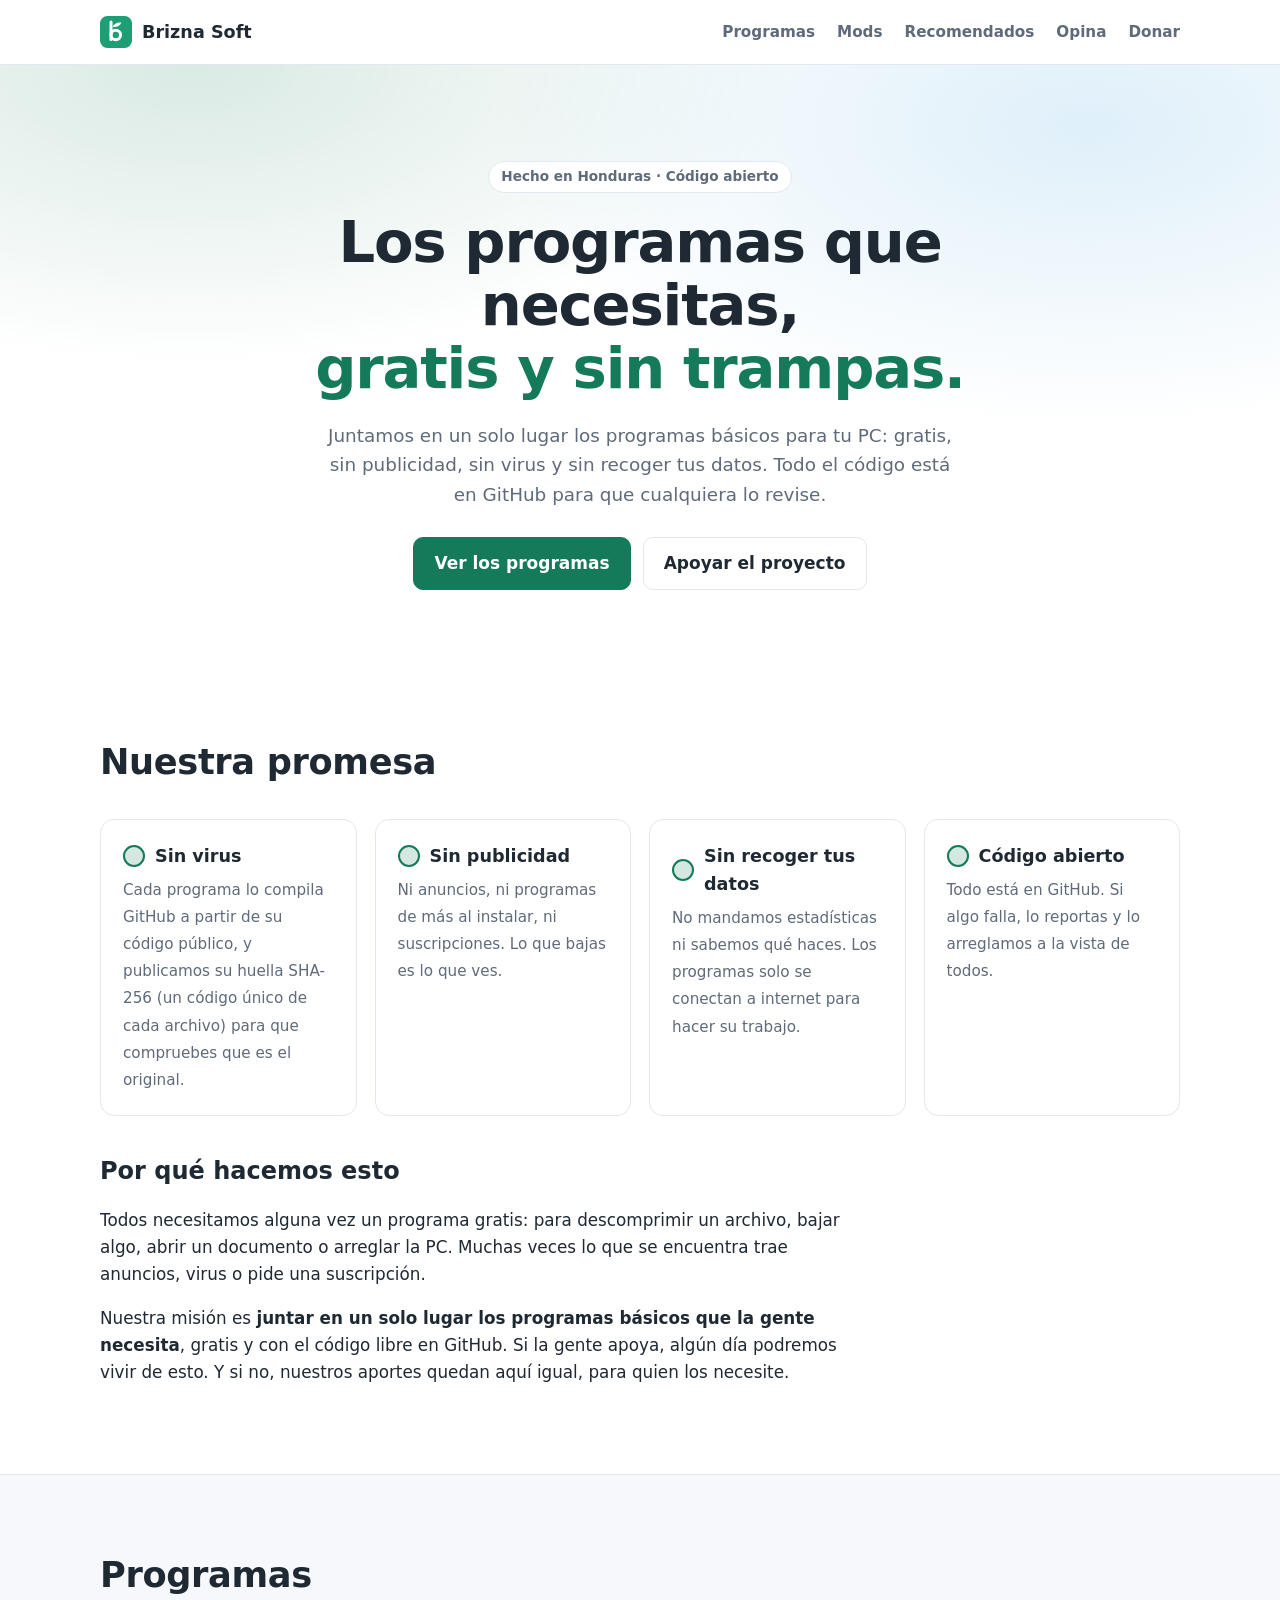
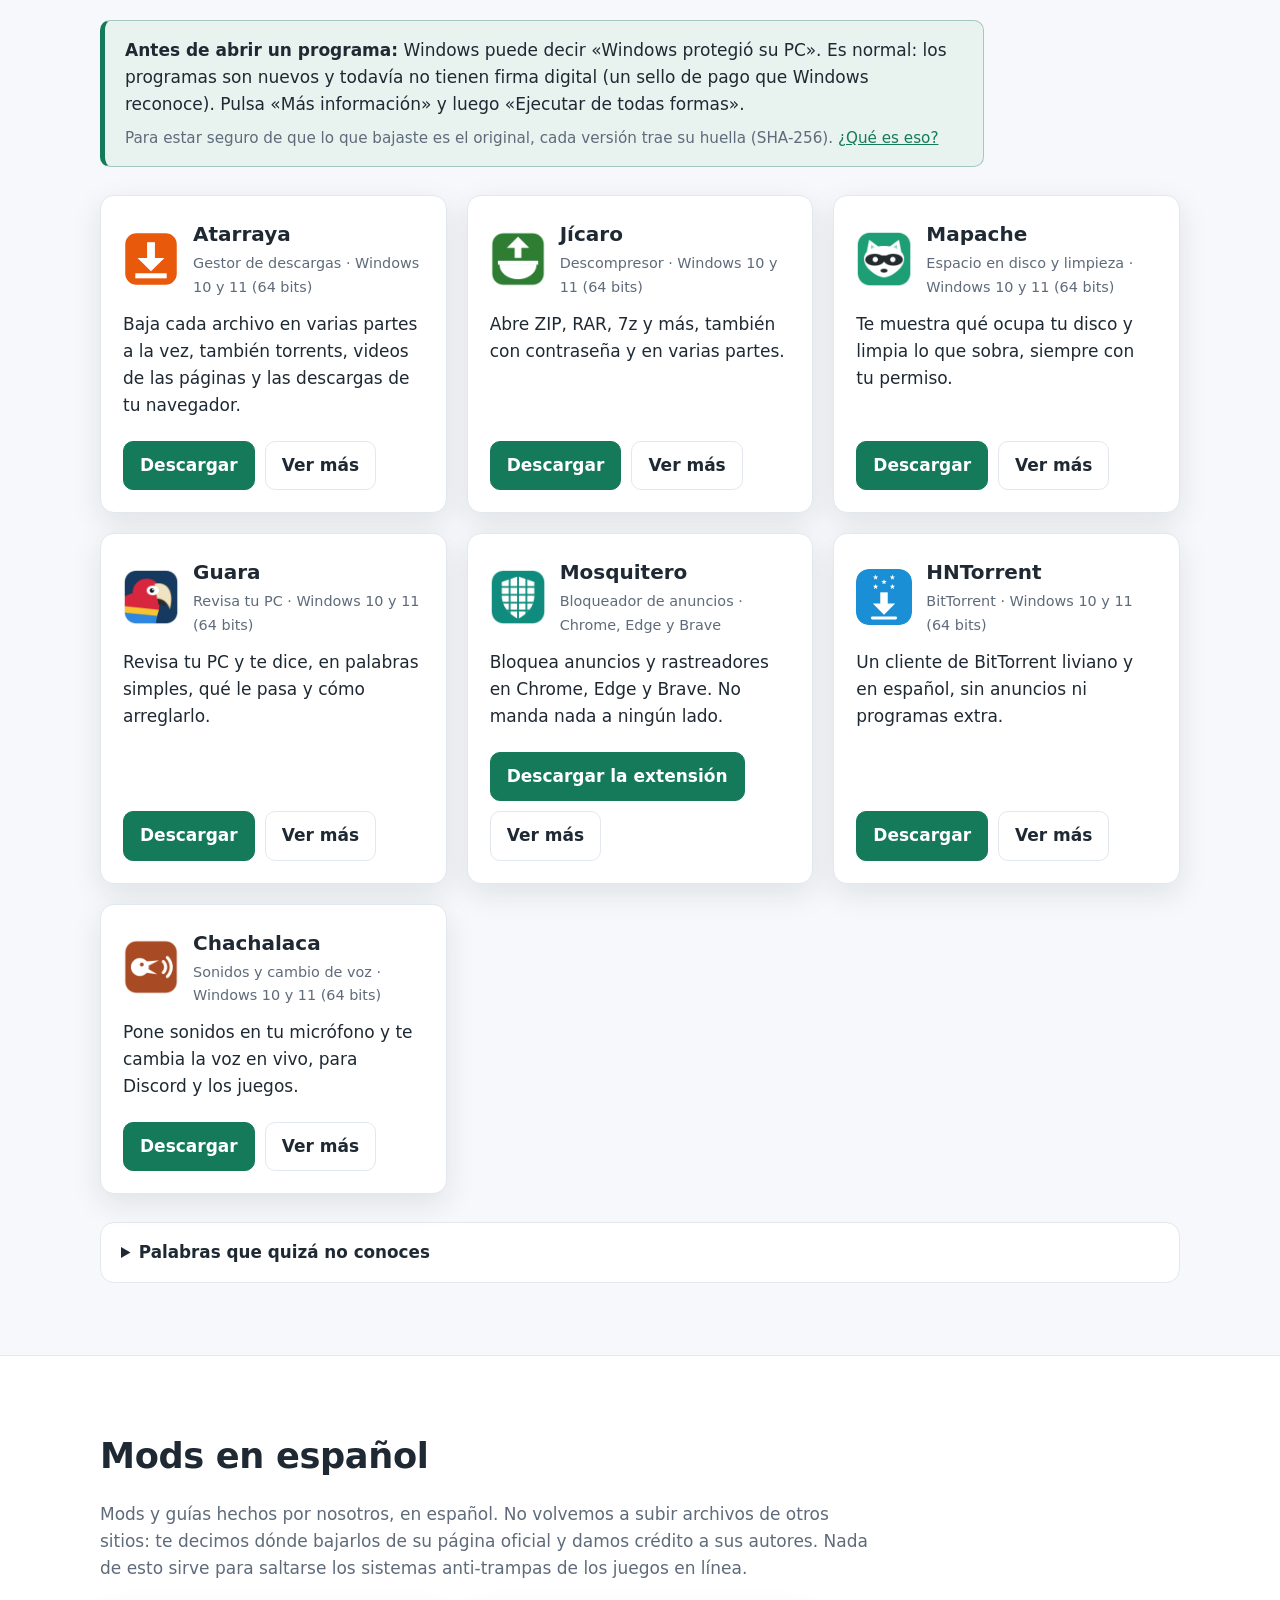
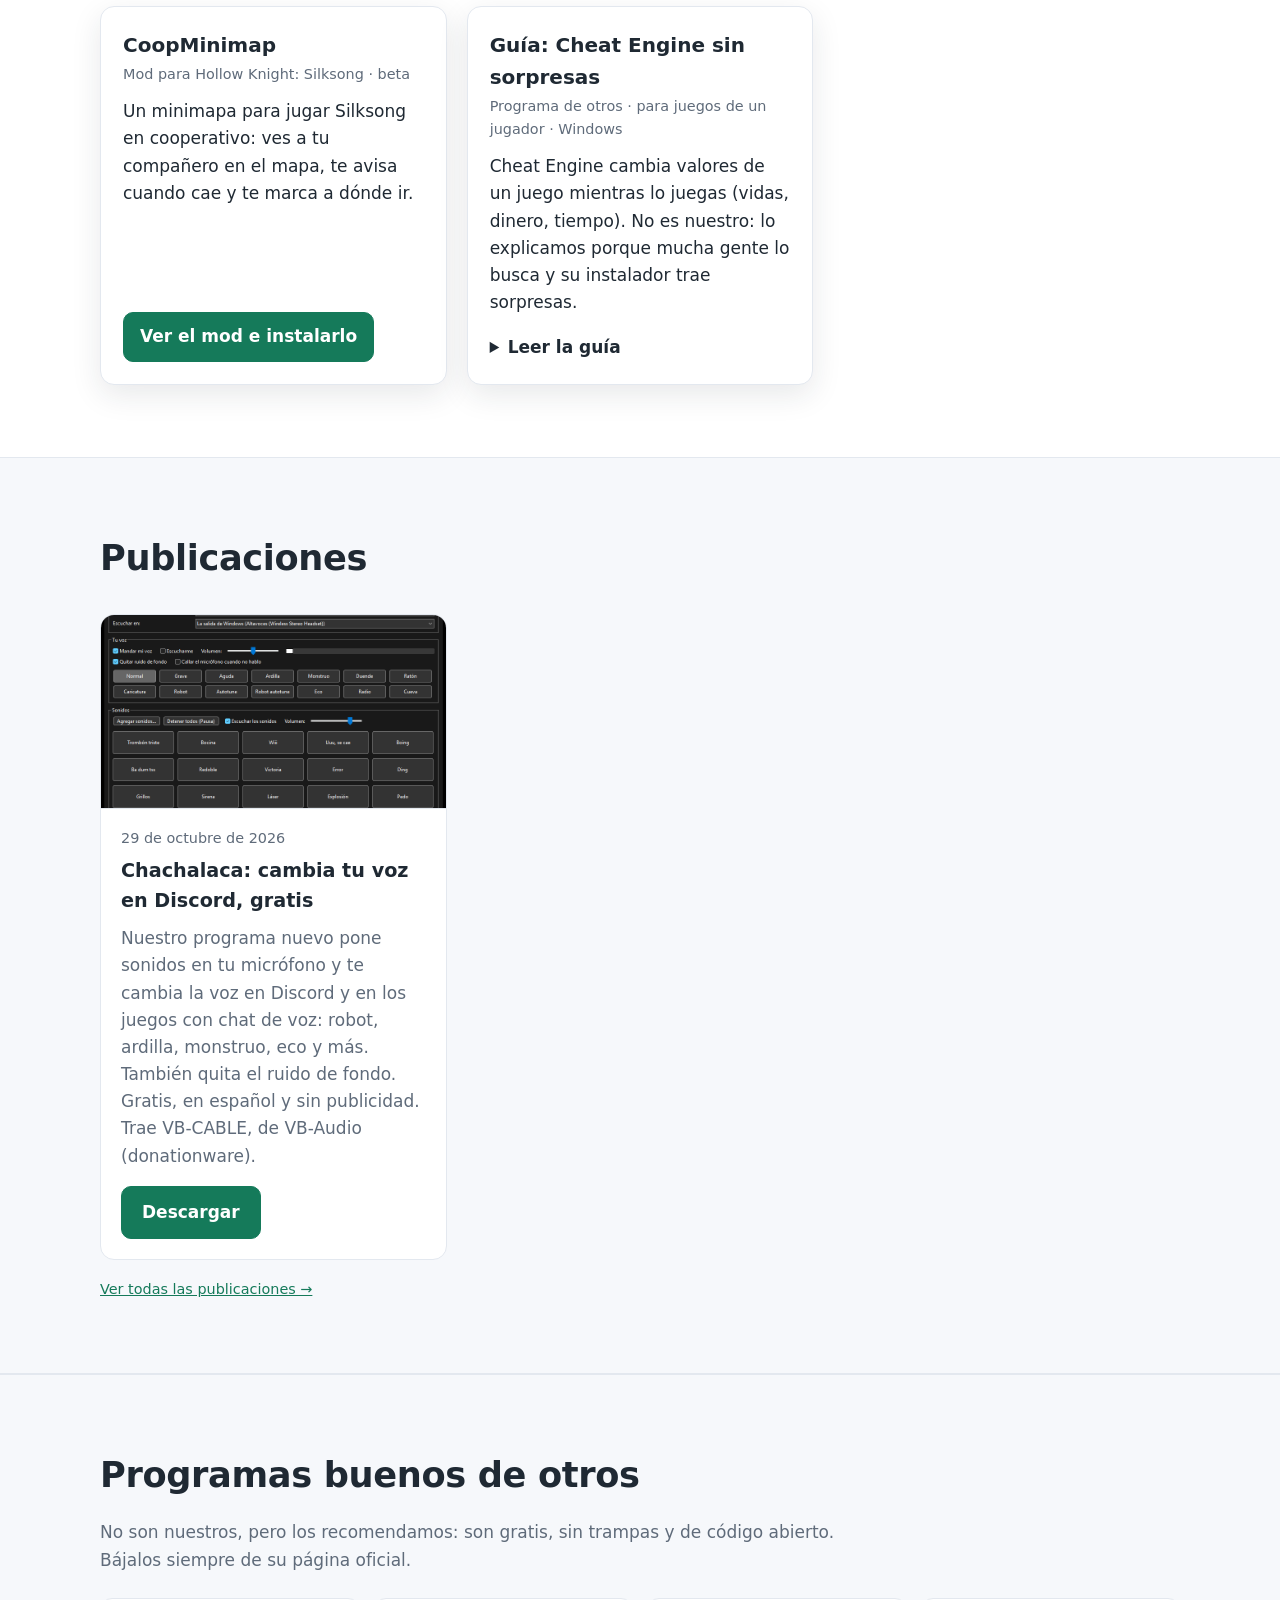
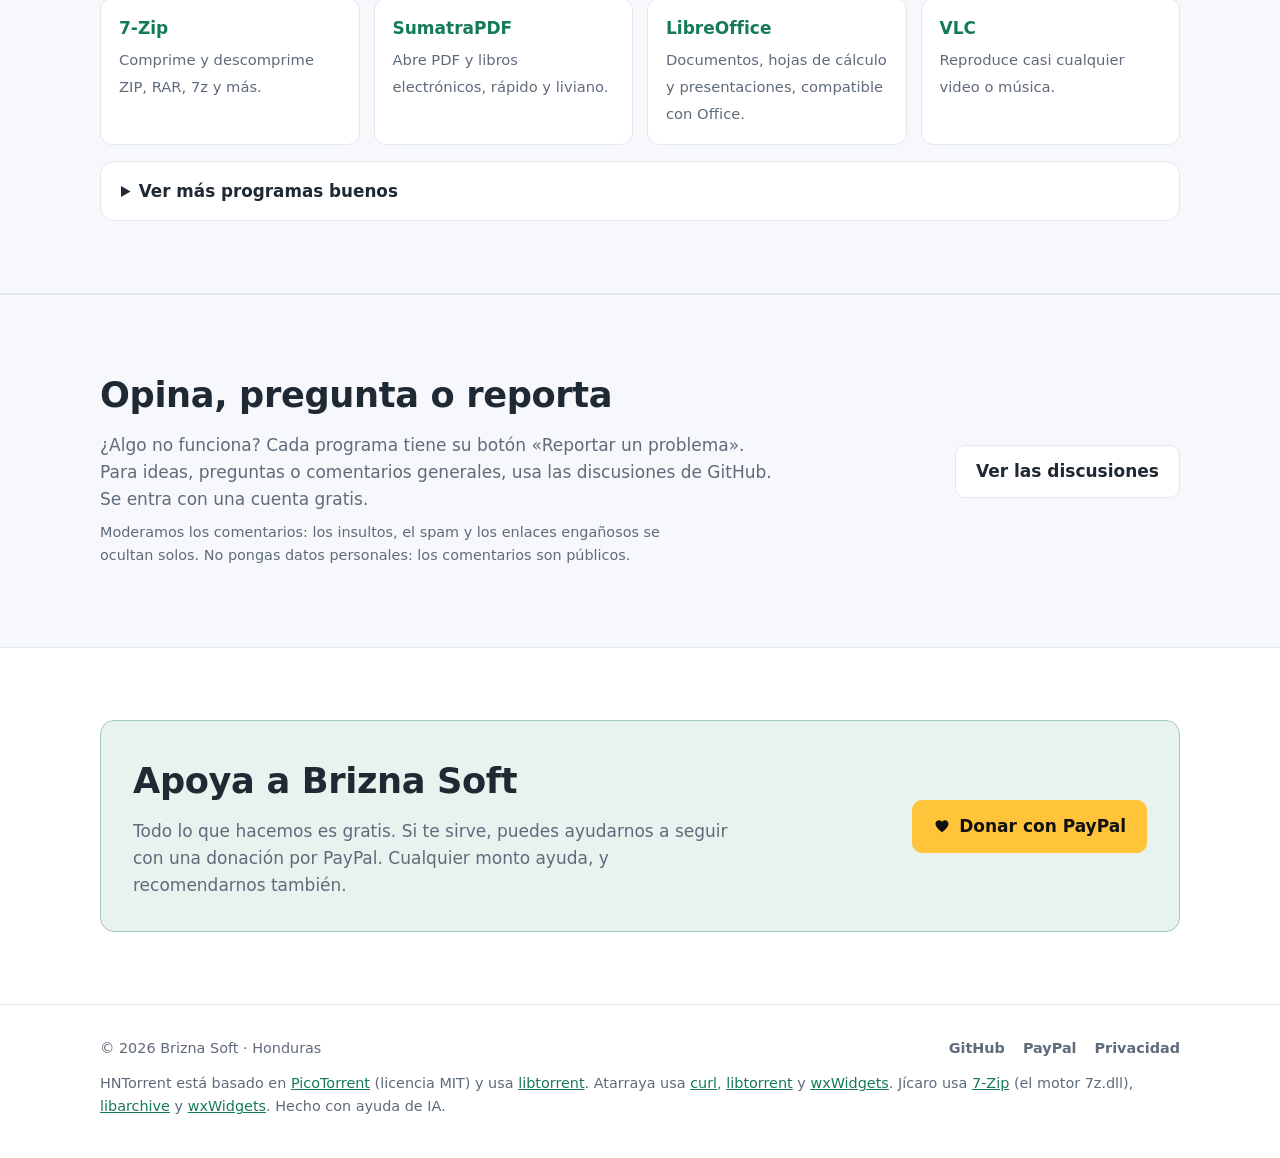
==== commit d14c6180: "Jícaro 0.2.0 en la página: ahora abre RAR y 7z con contraseña - Página y tarjeta de Jícaro: abre RAR" ====
--- a/index.html
+++ b/index.html
@@ -119,7 +119,7 @@
                 <p class="version" data-version data-tipo="Descompresor">Descompresor · Windows 10 y 11 (64 bits)</p>
               </div>
             </div>
-            <p>Abre ZIP, RAR, 7z y más, también los RAR que bajan en varias partes.</p>
+            <p>Abre ZIP, RAR, 7z y más, también con contraseña y en varias partes.</p>
             <div class="botones">
               <a class="boton principal" data-descargar href="https://github.com/Brizna-Soft/jicaro/releases/latest">Descargar</a>
               <a class="boton" href="programas/jicaro/">Ver más</a>
@@ -341,7 +341,7 @@
       </nav>
     </div>
     <div class="contenedor">
-      <p class="creditos">HNTorrent está basado en <a href="https://github.com/picotorrent/picotorrent">PicoTorrent</a> (licencia MIT) y usa <a href="https://libtorrent.org">libtorrent</a>. Atarraya usa <a href="https://curl.se">curl</a>, <a href="https://libtorrent.org">libtorrent</a> y <a href="https://www.wxwidgets.org">wxWidgets</a>. Jícaro usa <a href="https://libarchive.org">libarchive</a>. Hecho con ayuda de IA.</p>
+      <p class="creditos">HNTorrent está basado en <a href="https://github.com/picotorrent/picotorrent">PicoTorrent</a> (licencia MIT) y usa <a href="https://libtorrent.org">libtorrent</a>. Atarraya usa <a href="https://curl.se">curl</a>, <a href="https://libtorrent.org">libtorrent</a> y <a href="https://www.wxwidgets.org">wxWidgets</a>. Jícaro usa <a href="https://www.7-zip.org">7-Zip</a> (el motor 7z.dll), <a href="https://libarchive.org">libarchive</a> y <a href="https://www.wxwidgets.org">wxWidgets</a>. Hecho con ayuda de IA.</p>
     </div>
   </footer>
 
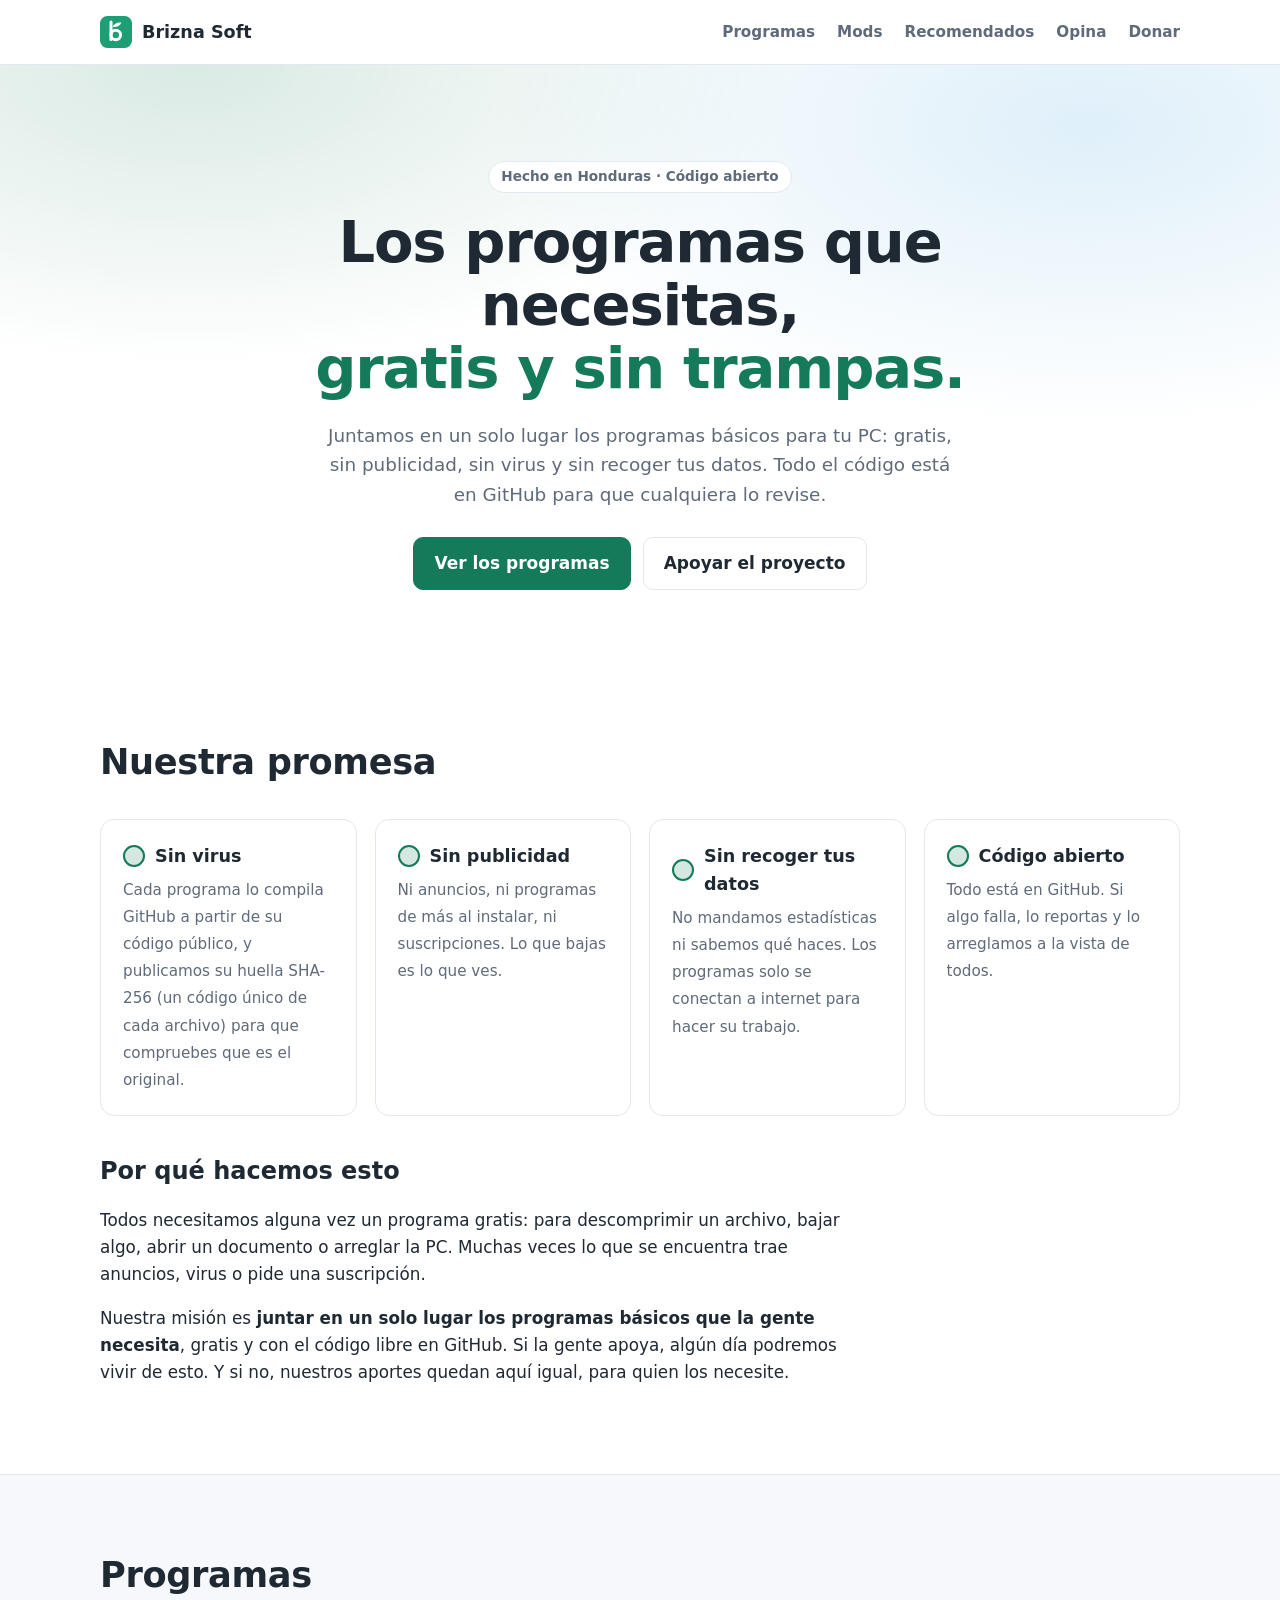
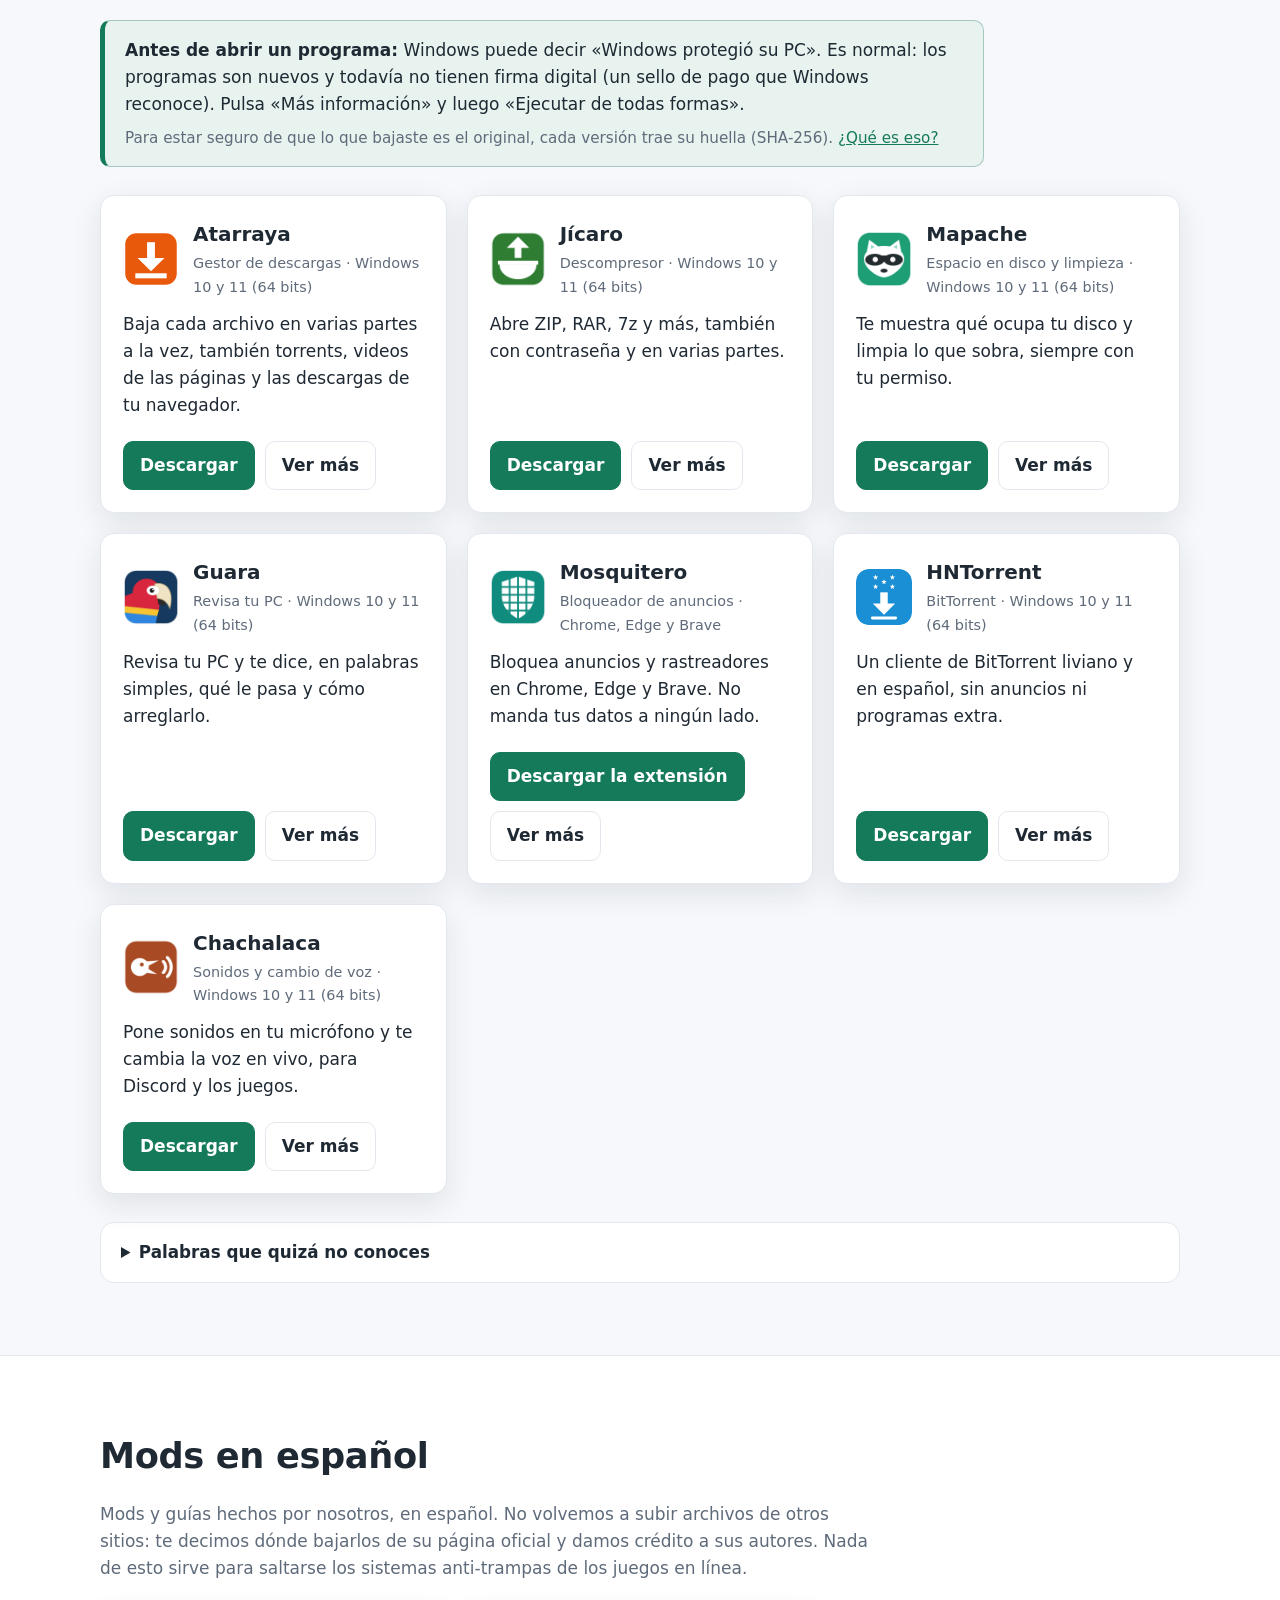
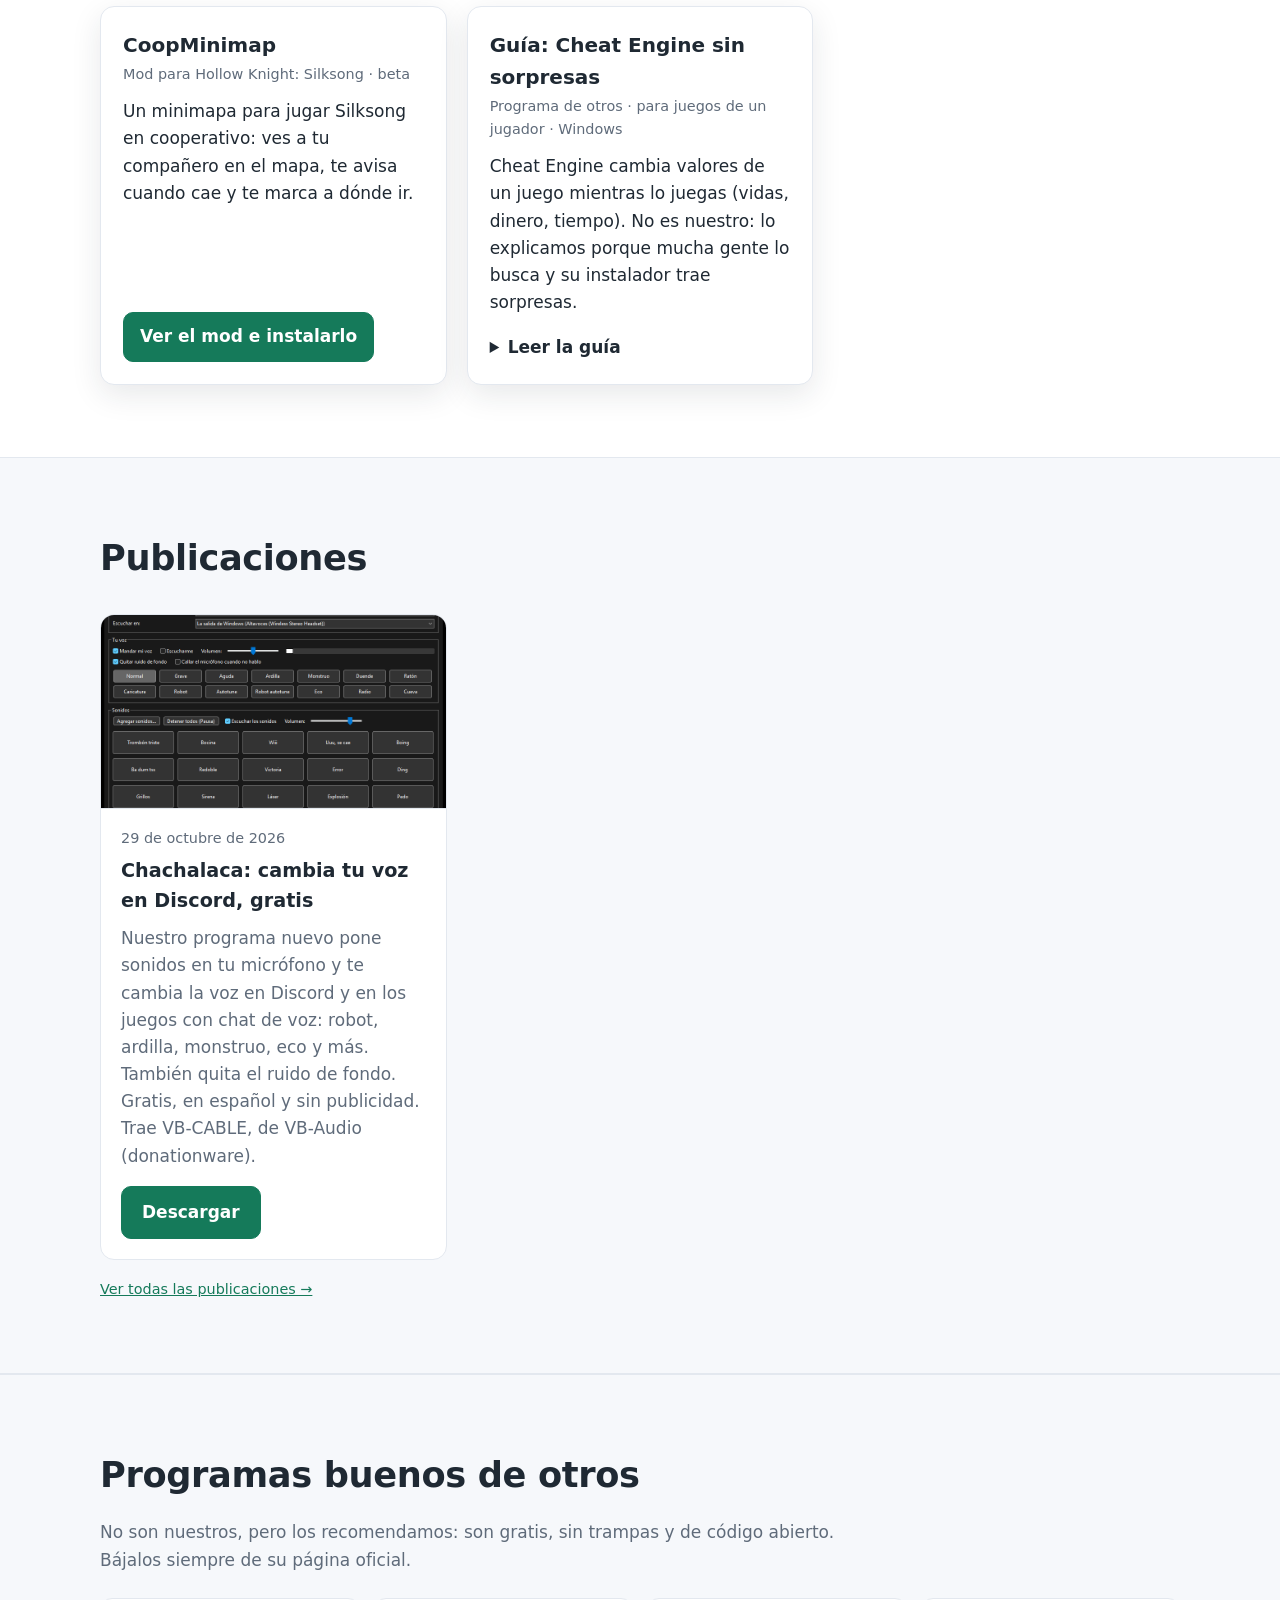
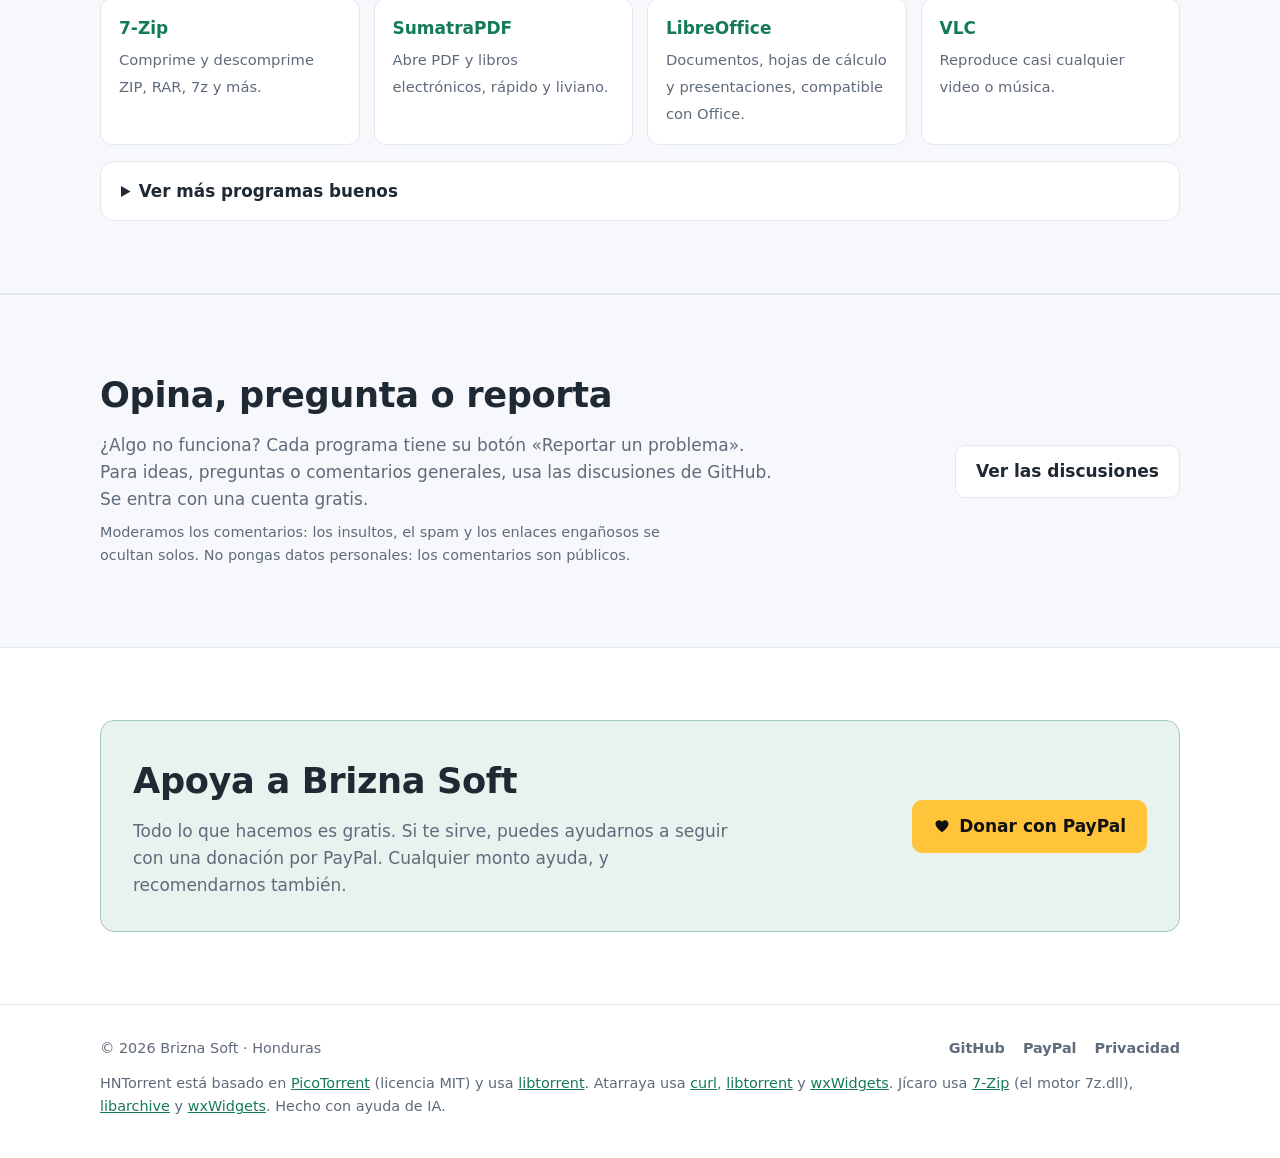
==== commit 20cb4093: "Privacidad y páginas: lo opcional de cada programa y la prueba de origen Privacidad: Mosquitero, rep" ====
--- a/index.html
+++ b/index.html
@@ -161,7 +161,7 @@
                 <p class="version" data-version data-tipo="Bloqueador de anuncios">Bloqueador de anuncios · Chrome, Edge y Brave</p>
               </div>
             </div>
-            <p>Bloquea anuncios y rastreadores en Chrome, Edge y Brave. No manda nada a ningún lado.</p>
+            <p>Bloquea anuncios y rastreadores en Chrome, Edge y Brave. No manda tus datos a ningún lado.</p>
             <div class="botones">
               <a class="boton principal" data-descargar href="https://github.com/Brizna-Soft/mosquitero/releases/latest">Descargar la extensión</a>
               <a class="boton" href="programas/mosquitero/">Ver más</a>
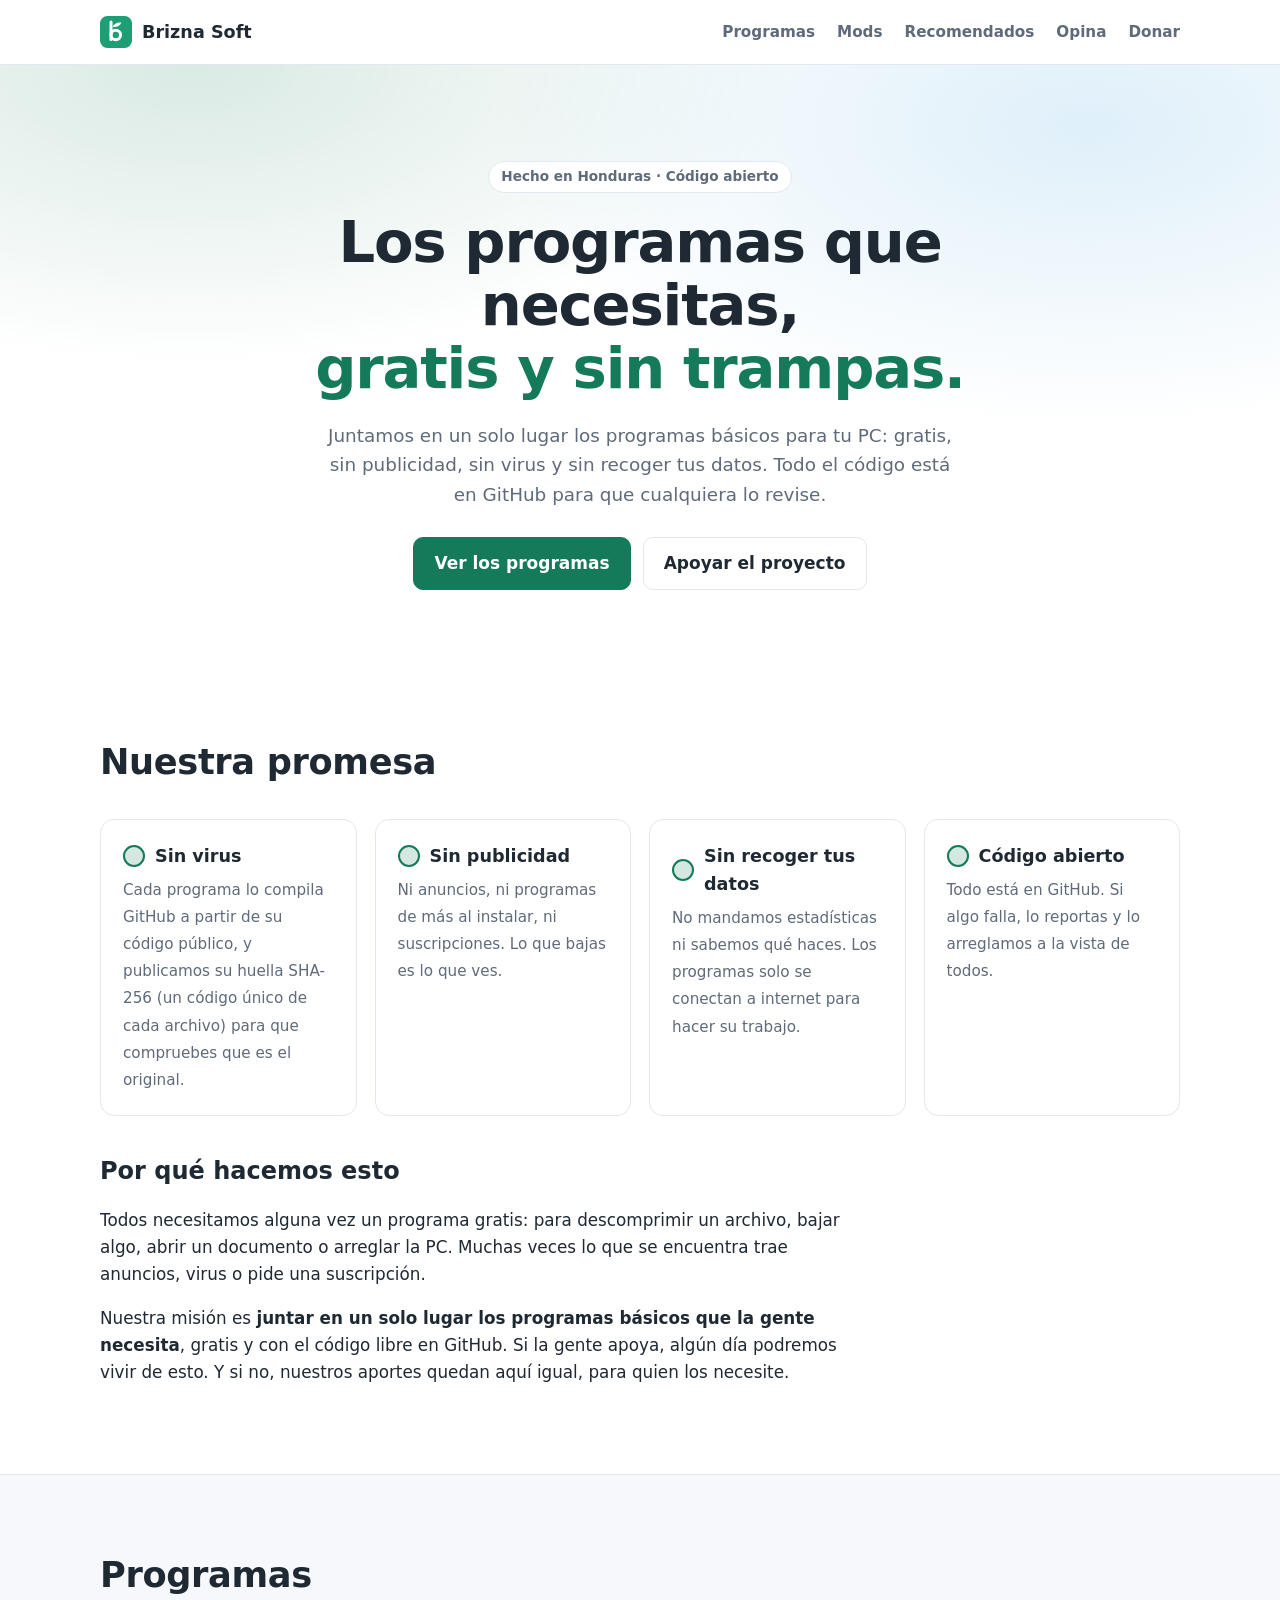
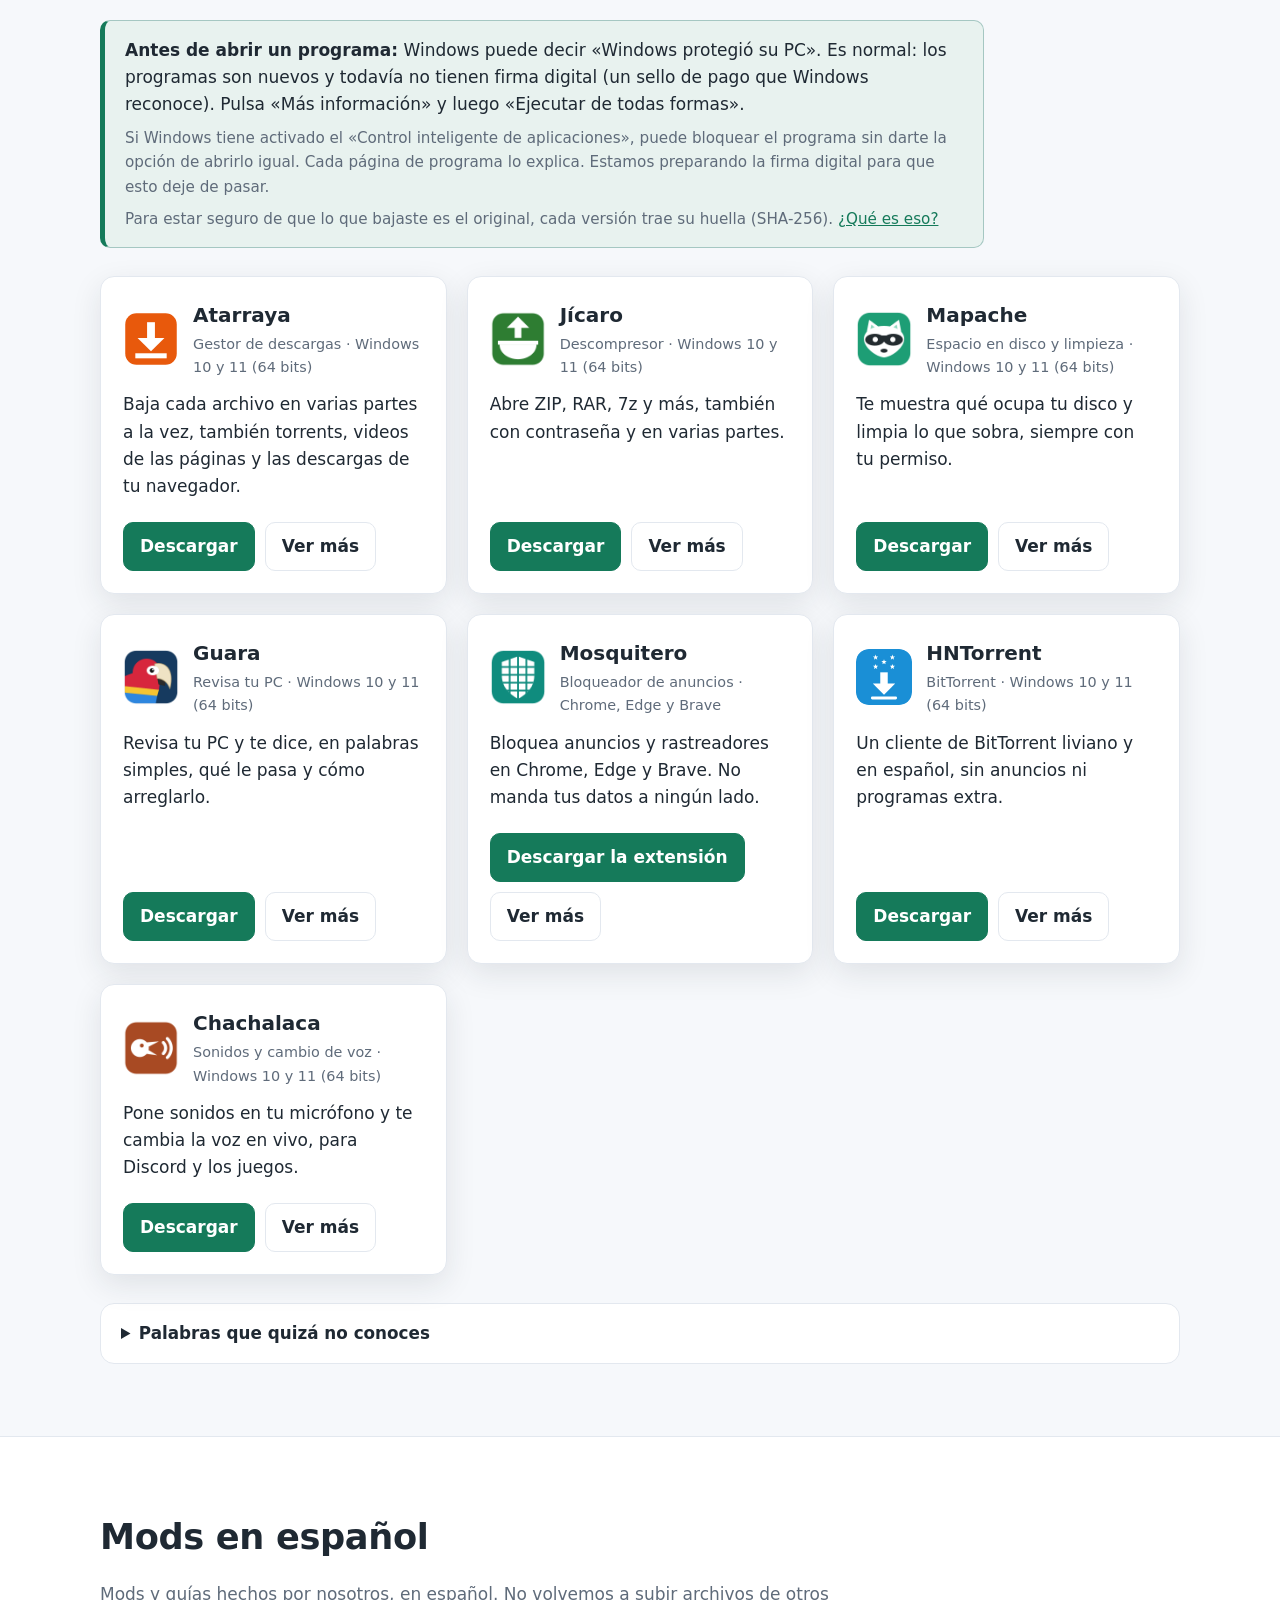
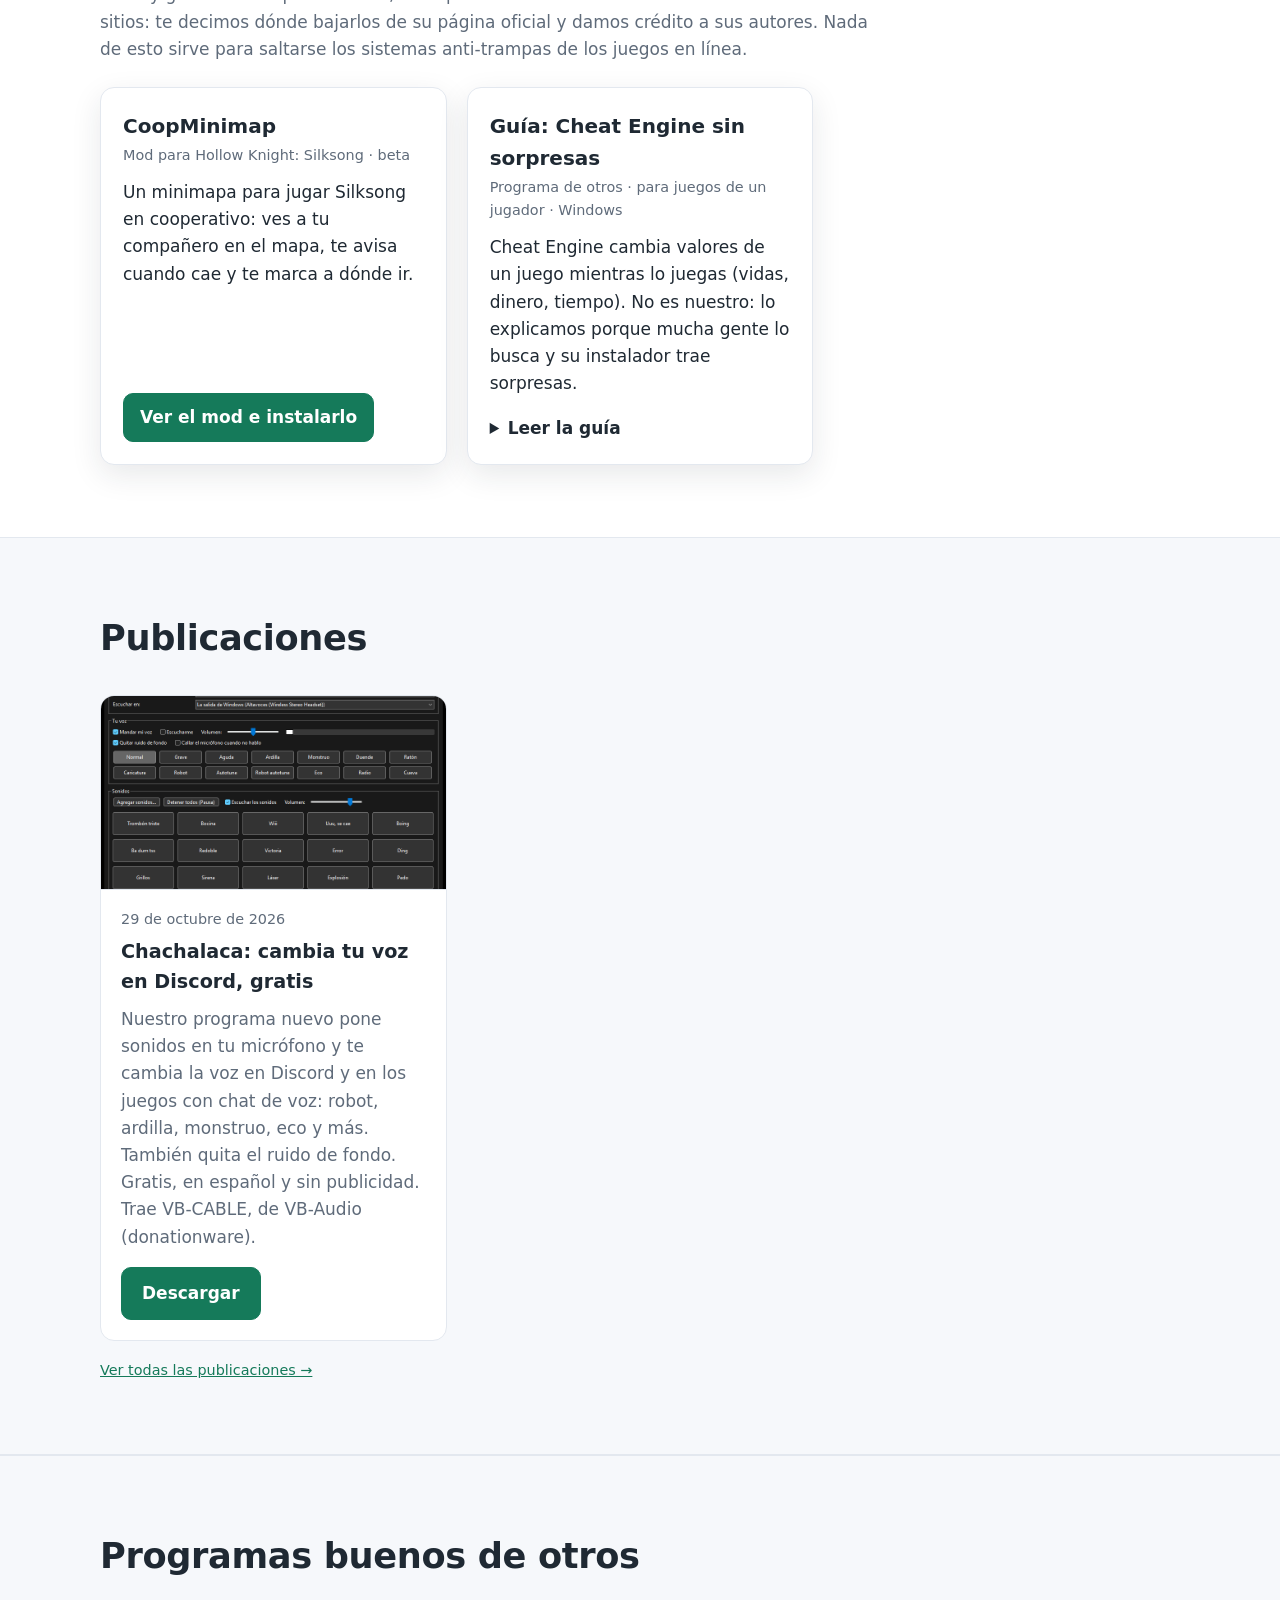
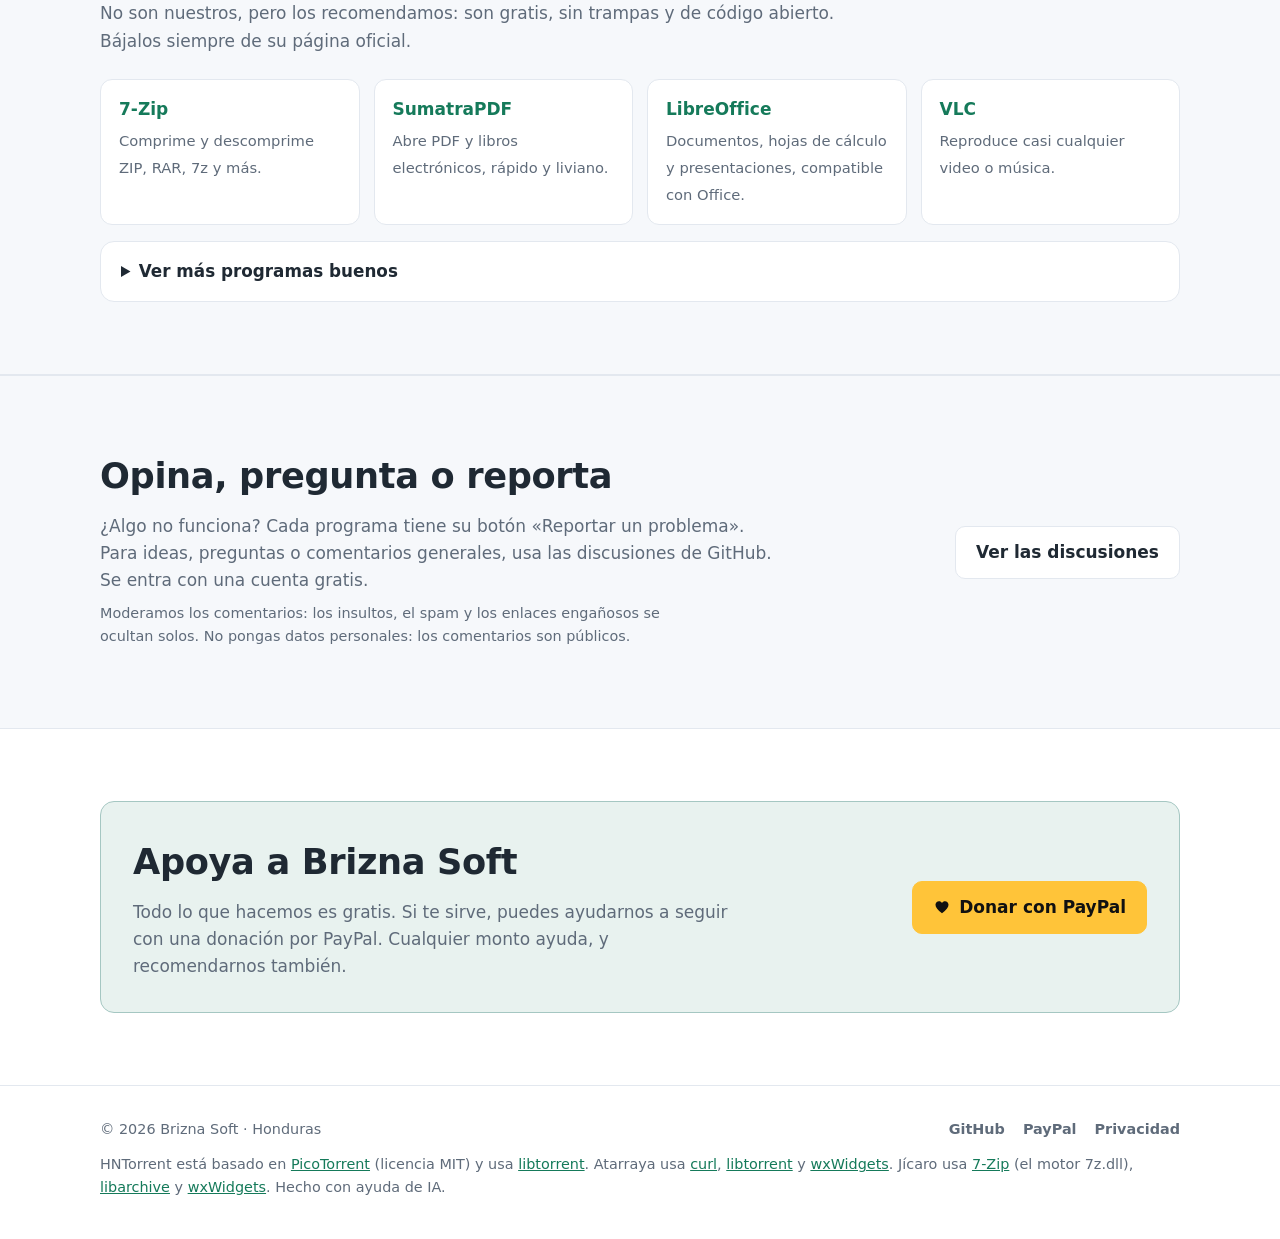
==== commit 354596ae: "Aviso del bloqueo de Windows en cada programa (SmartScreen y Control inteligente de aplicaciones) Co" ====
--- a/index.html
+++ b/index.html
@@ -94,6 +94,7 @@
         <h2>Programas</h2>
         <div class="aviso-windows">
           <p><strong>Antes de abrir un programa:</strong> Windows puede decir «Windows protegió su PC». Es normal: los programas son nuevos y todavía no tienen firma digital (un sello de pago que Windows reconoce). Pulsa «Más información» y luego «Ejecutar de todas formas».</p>
+          <p>Si Windows tiene activado el «Control inteligente de aplicaciones», puede bloquear el programa sin darte la opción de abrirlo igual. Cada página de programa lo explica. Estamos preparando la firma digital para que esto deje de pasar.</p>
           <p>Para estar seguro de que lo que bajaste es el original, cada versión trae su huella (SHA-256). <a href="#palabras">¿Qué es eso?</a></p>
         </div>
         <div class="rejilla">
--- a/estilos.css
+++ b/estilos.css
@@ -367,6 +367,18 @@
 }
 .aviso-windows p { margin: 0; }
 .aviso-windows p + p { margin-top: 8px; color: var(--suave); font-size: 0.95rem; }
+.bloqueo {
+  margin: 28px 0 0;
+  padding: 16px 20px;
+  border: 1px solid color-mix(in srgb, var(--verde) 30%, var(--borde));
+  border-left: 5px solid var(--verde);
+  border-radius: 10px;
+  background: color-mix(in srgb, var(--verde) 10%, var(--fondo));
+}
+.bloqueo p { margin: 0 0 8px; }
+.bloqueo ul { margin: 0 0 8px; padding-left: 1.2em; }
+.bloqueo li { margin-bottom: 6px; }
+.bloqueo > :last-child { margin-bottom: 0; }
 .glosario {
   margin-top: 28px;
   padding: 16px 20px;
